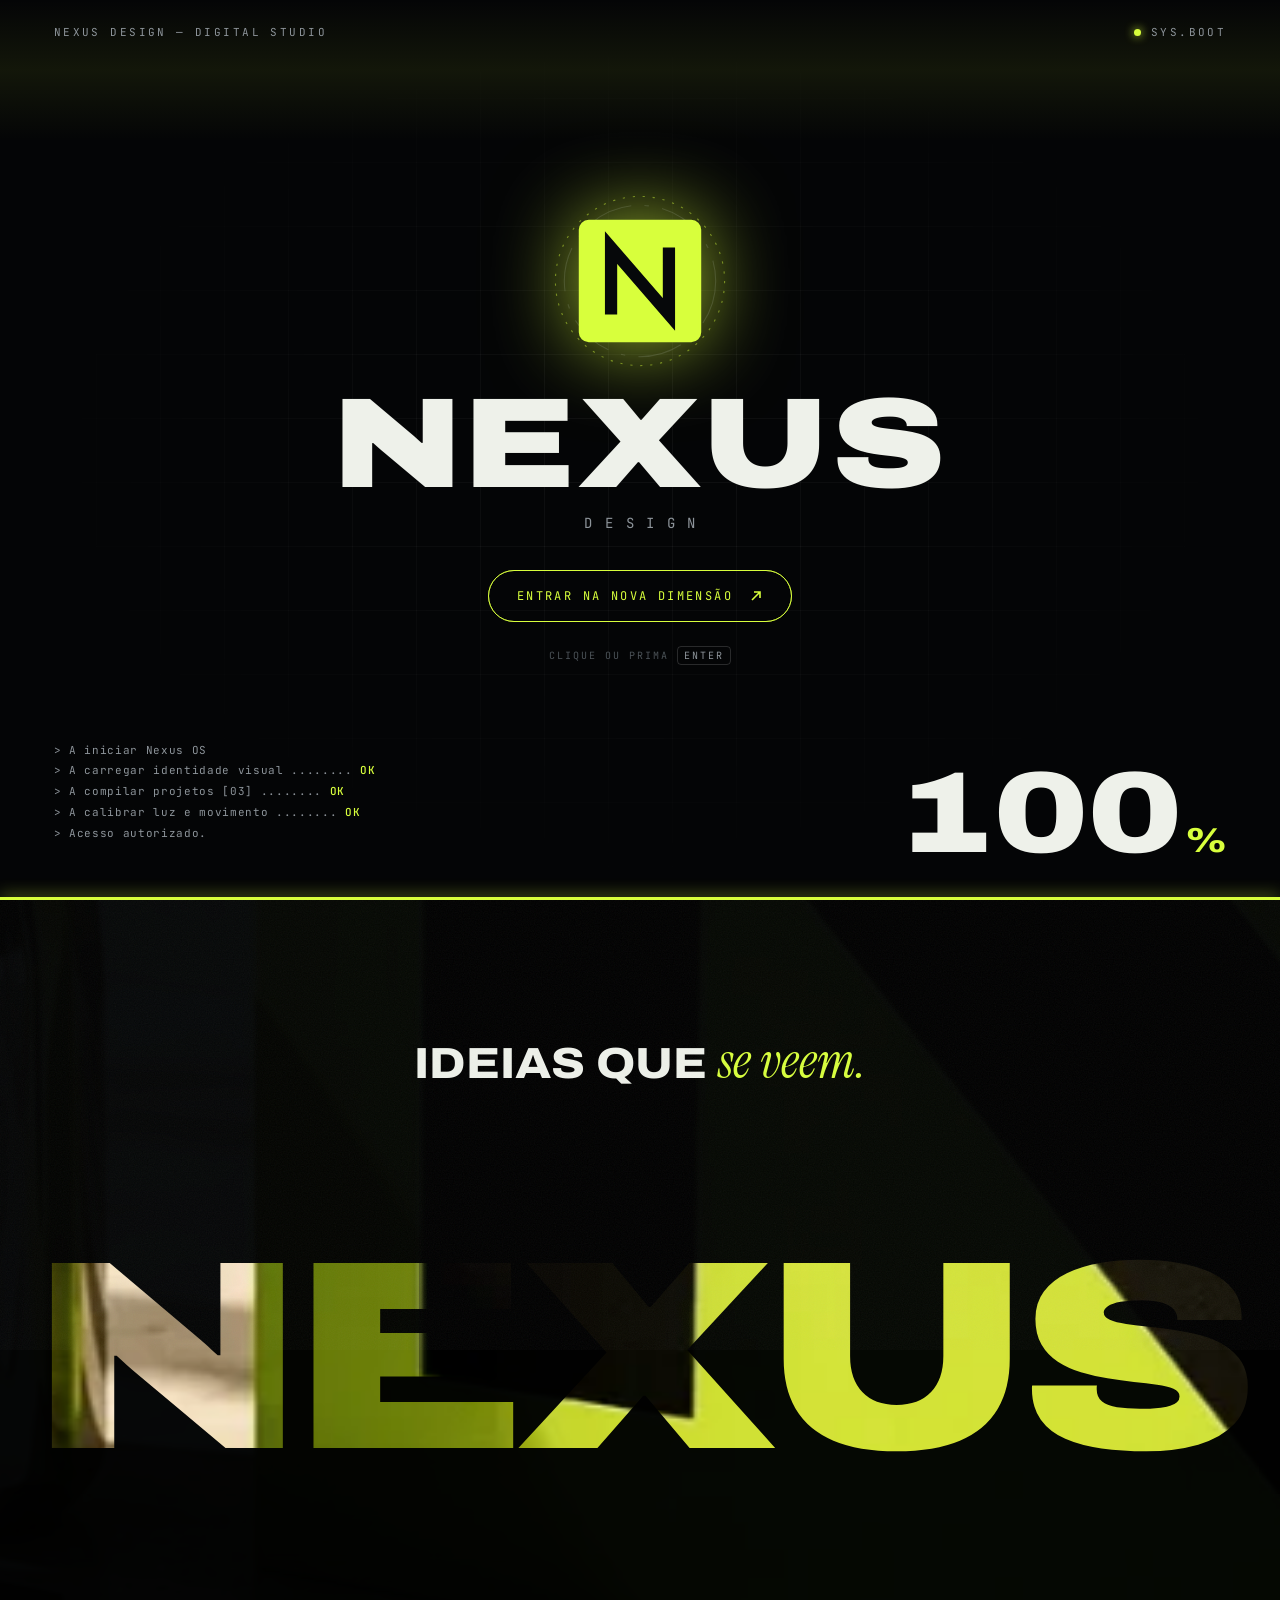
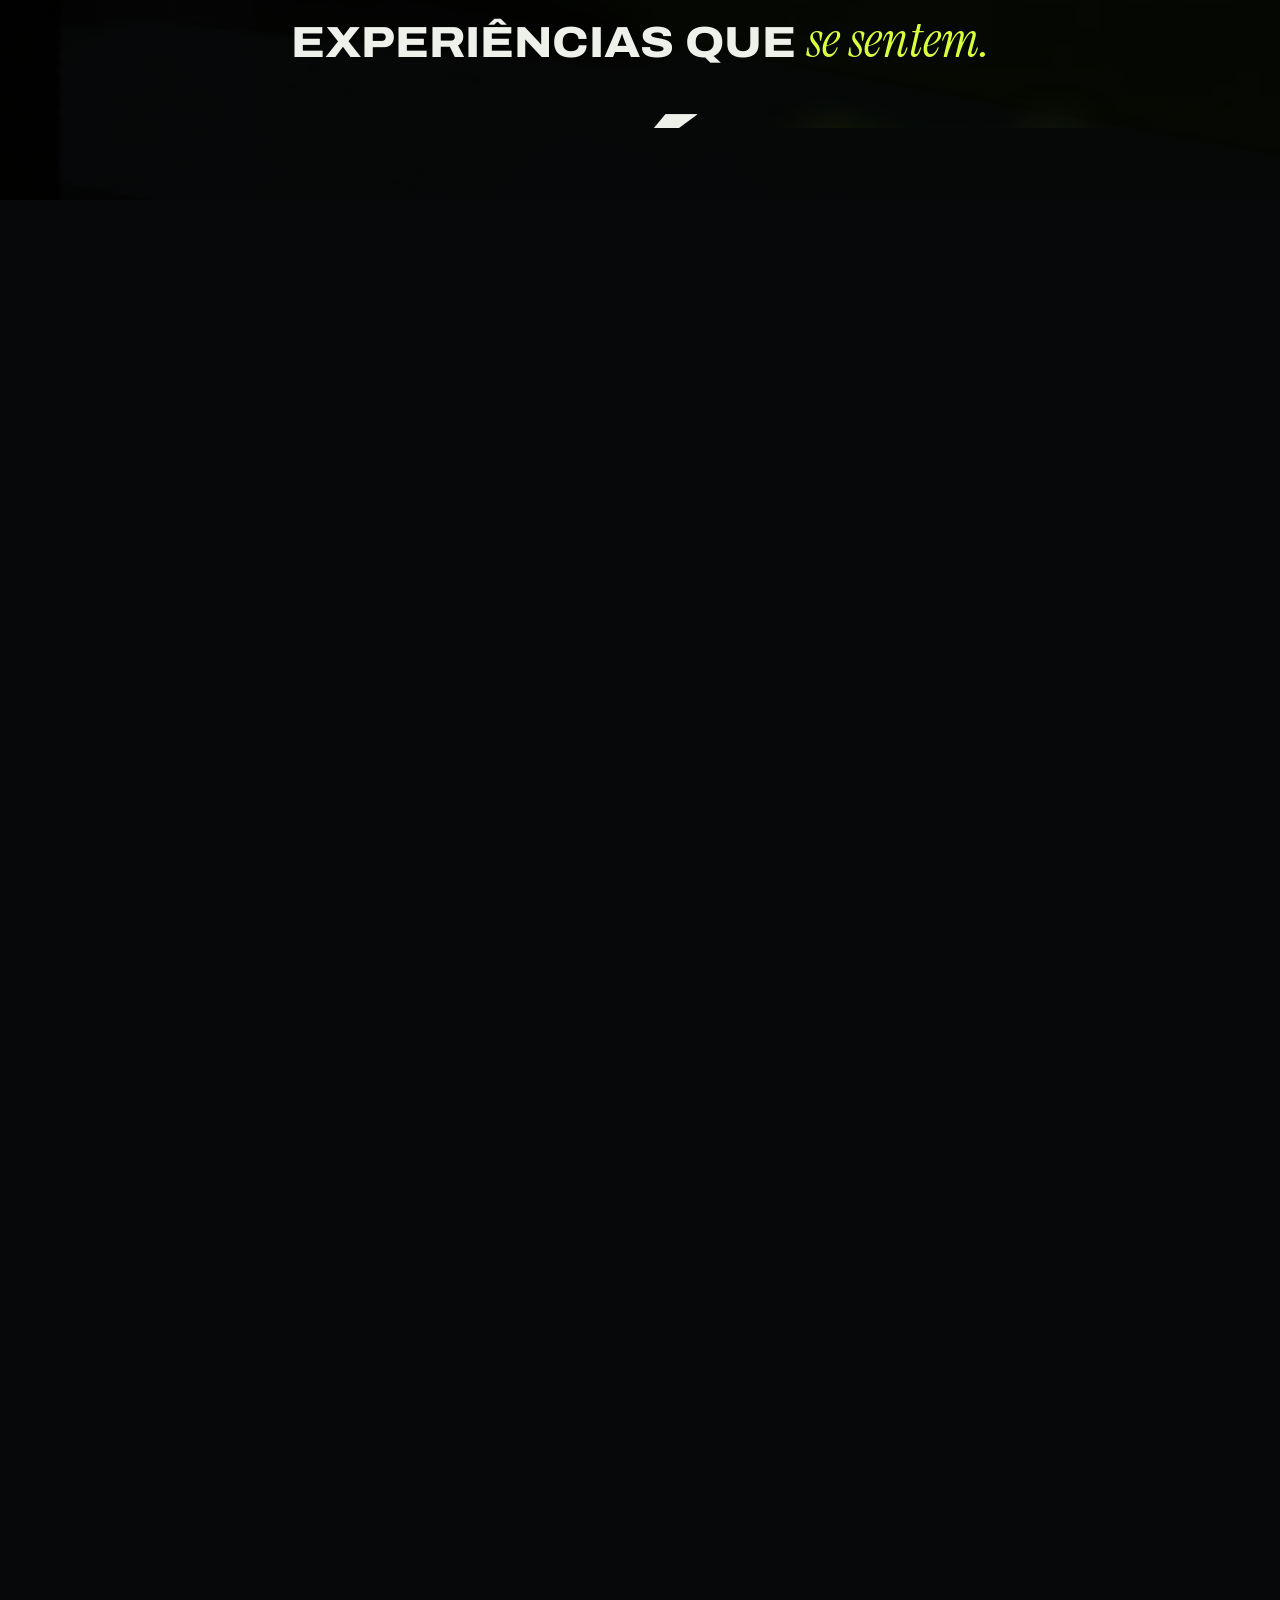
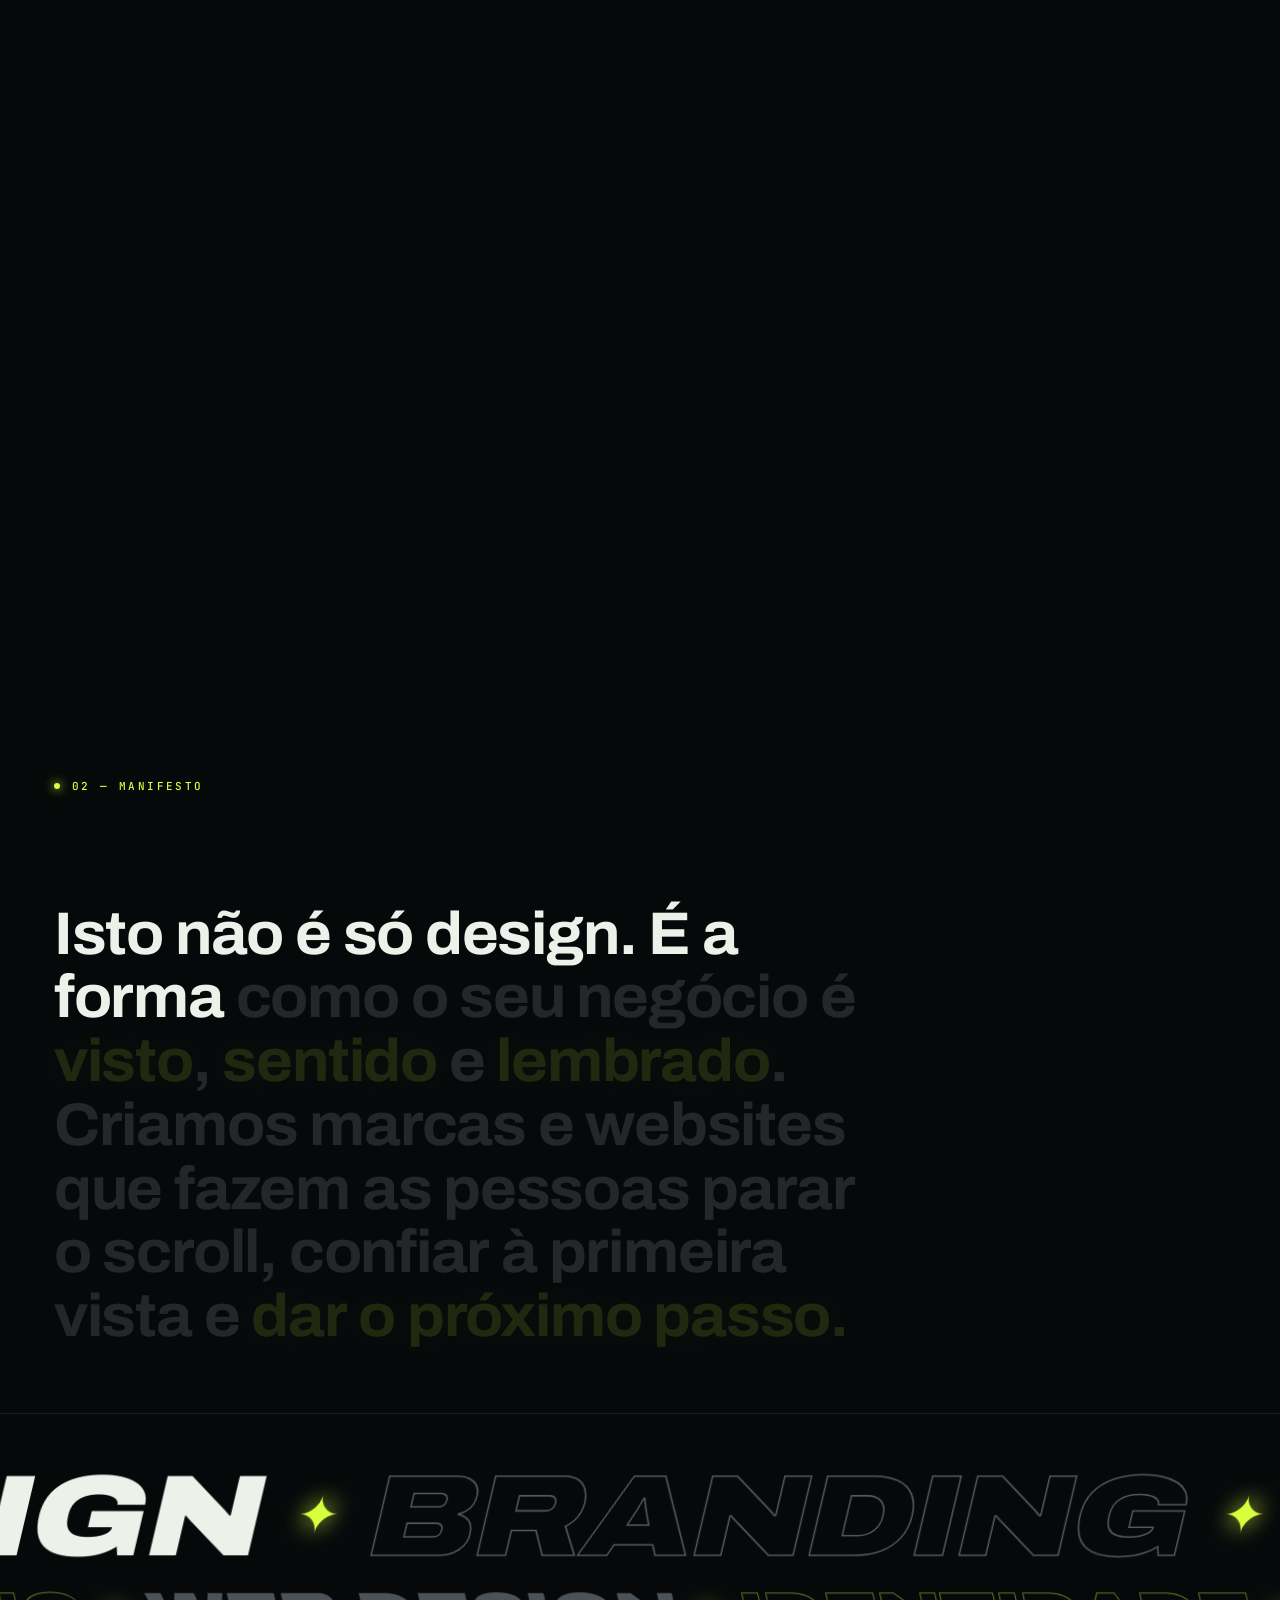
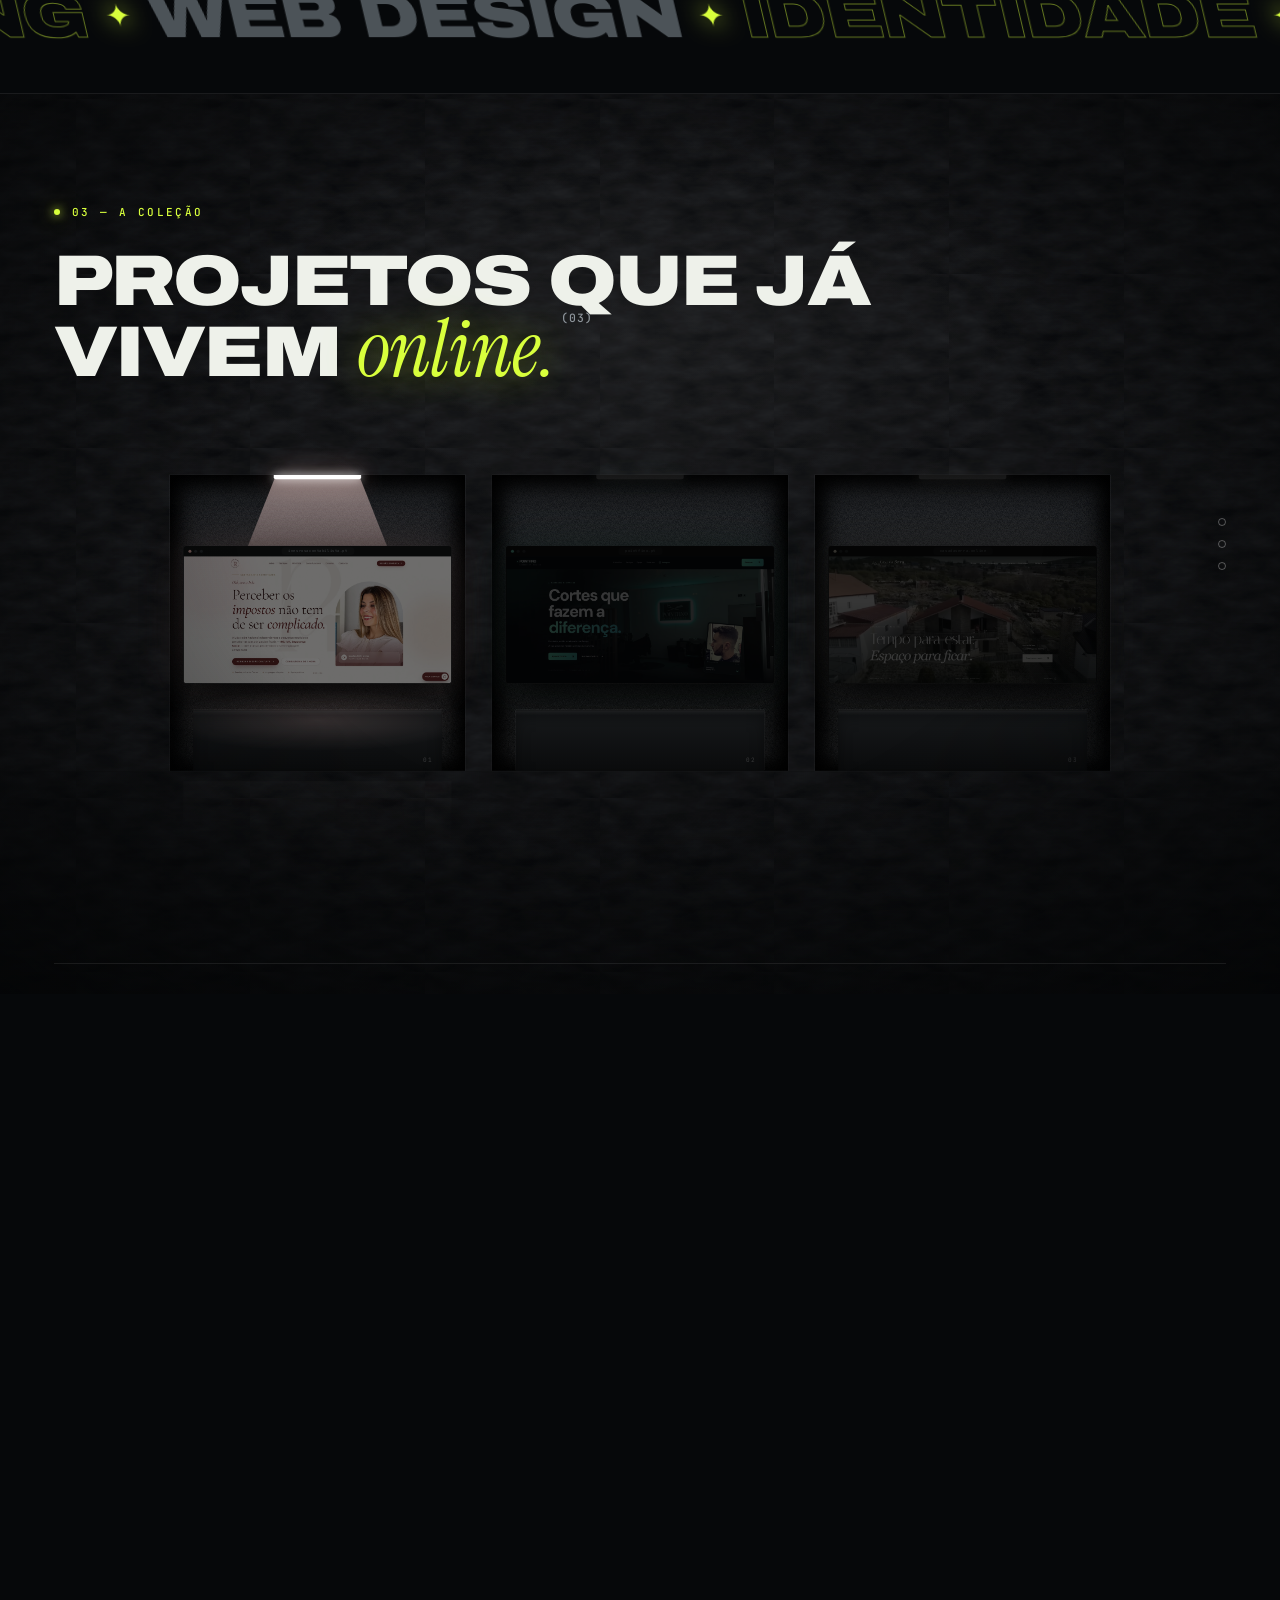
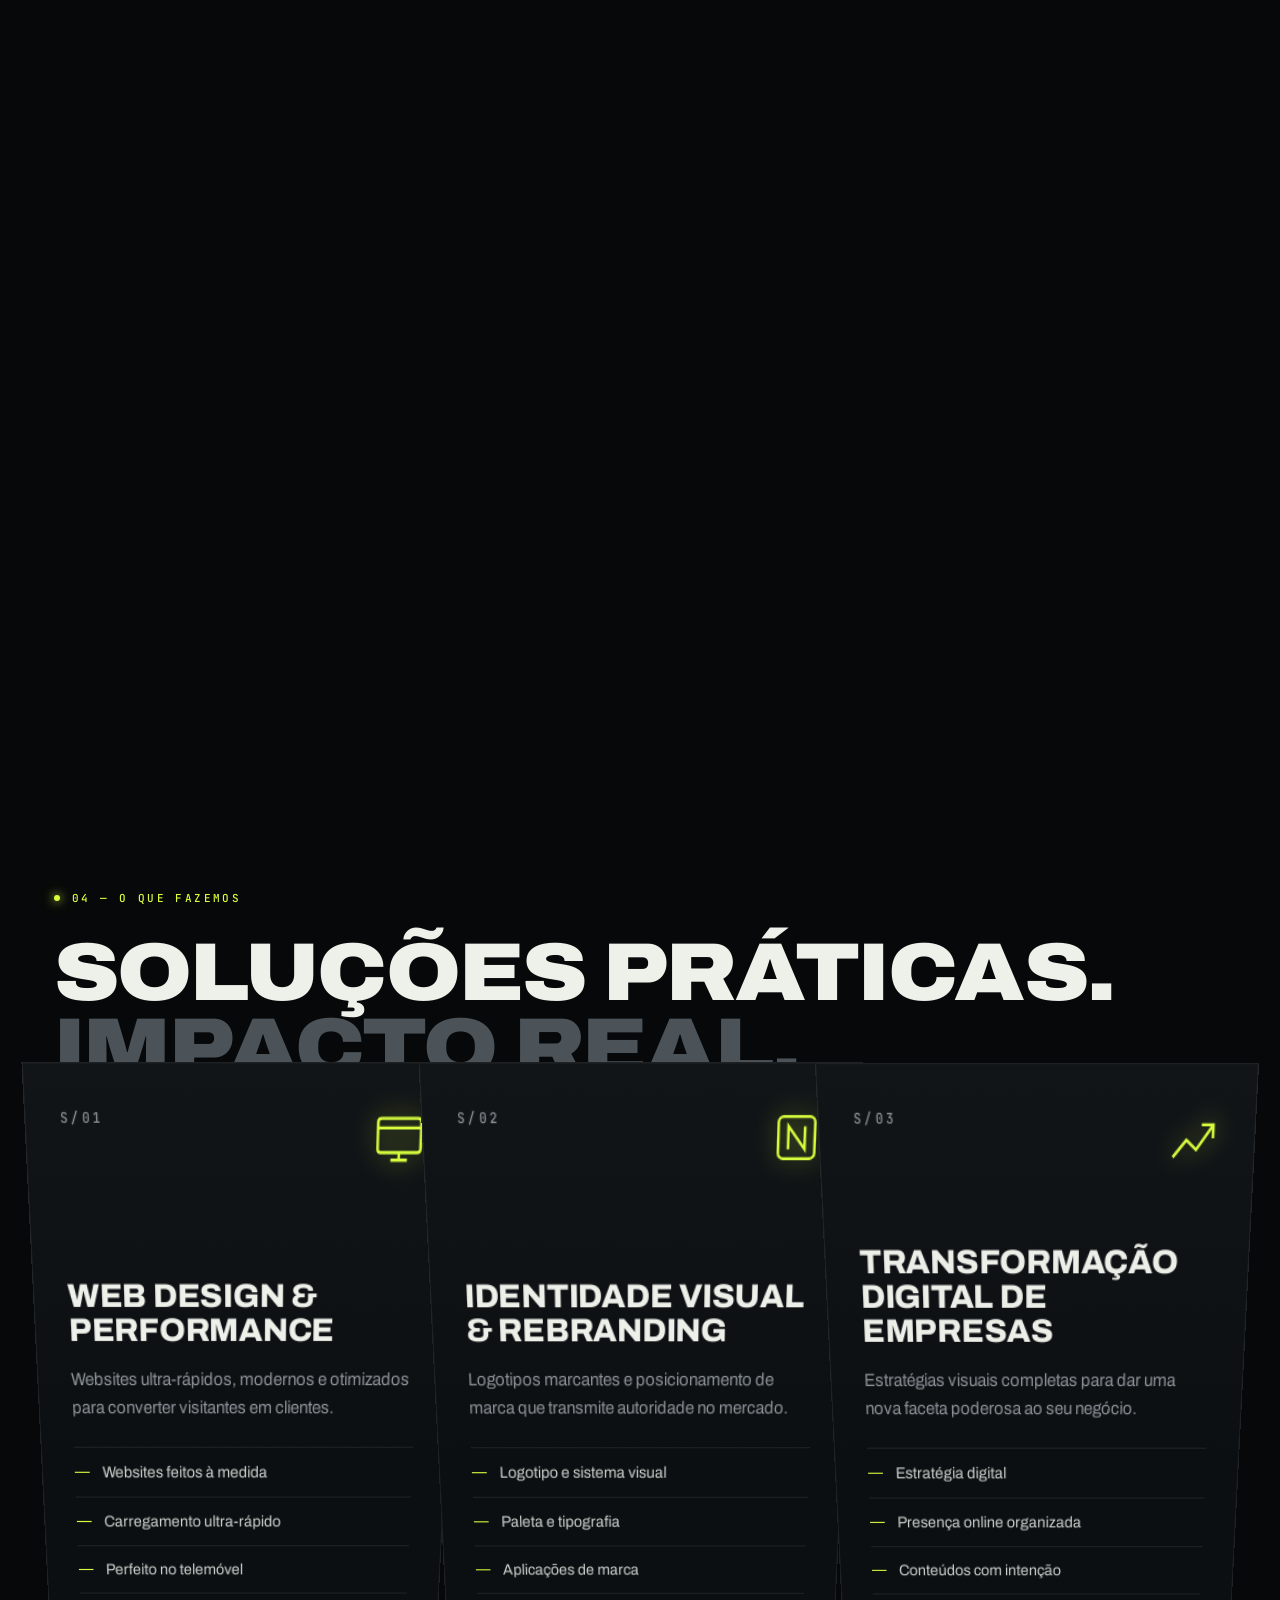
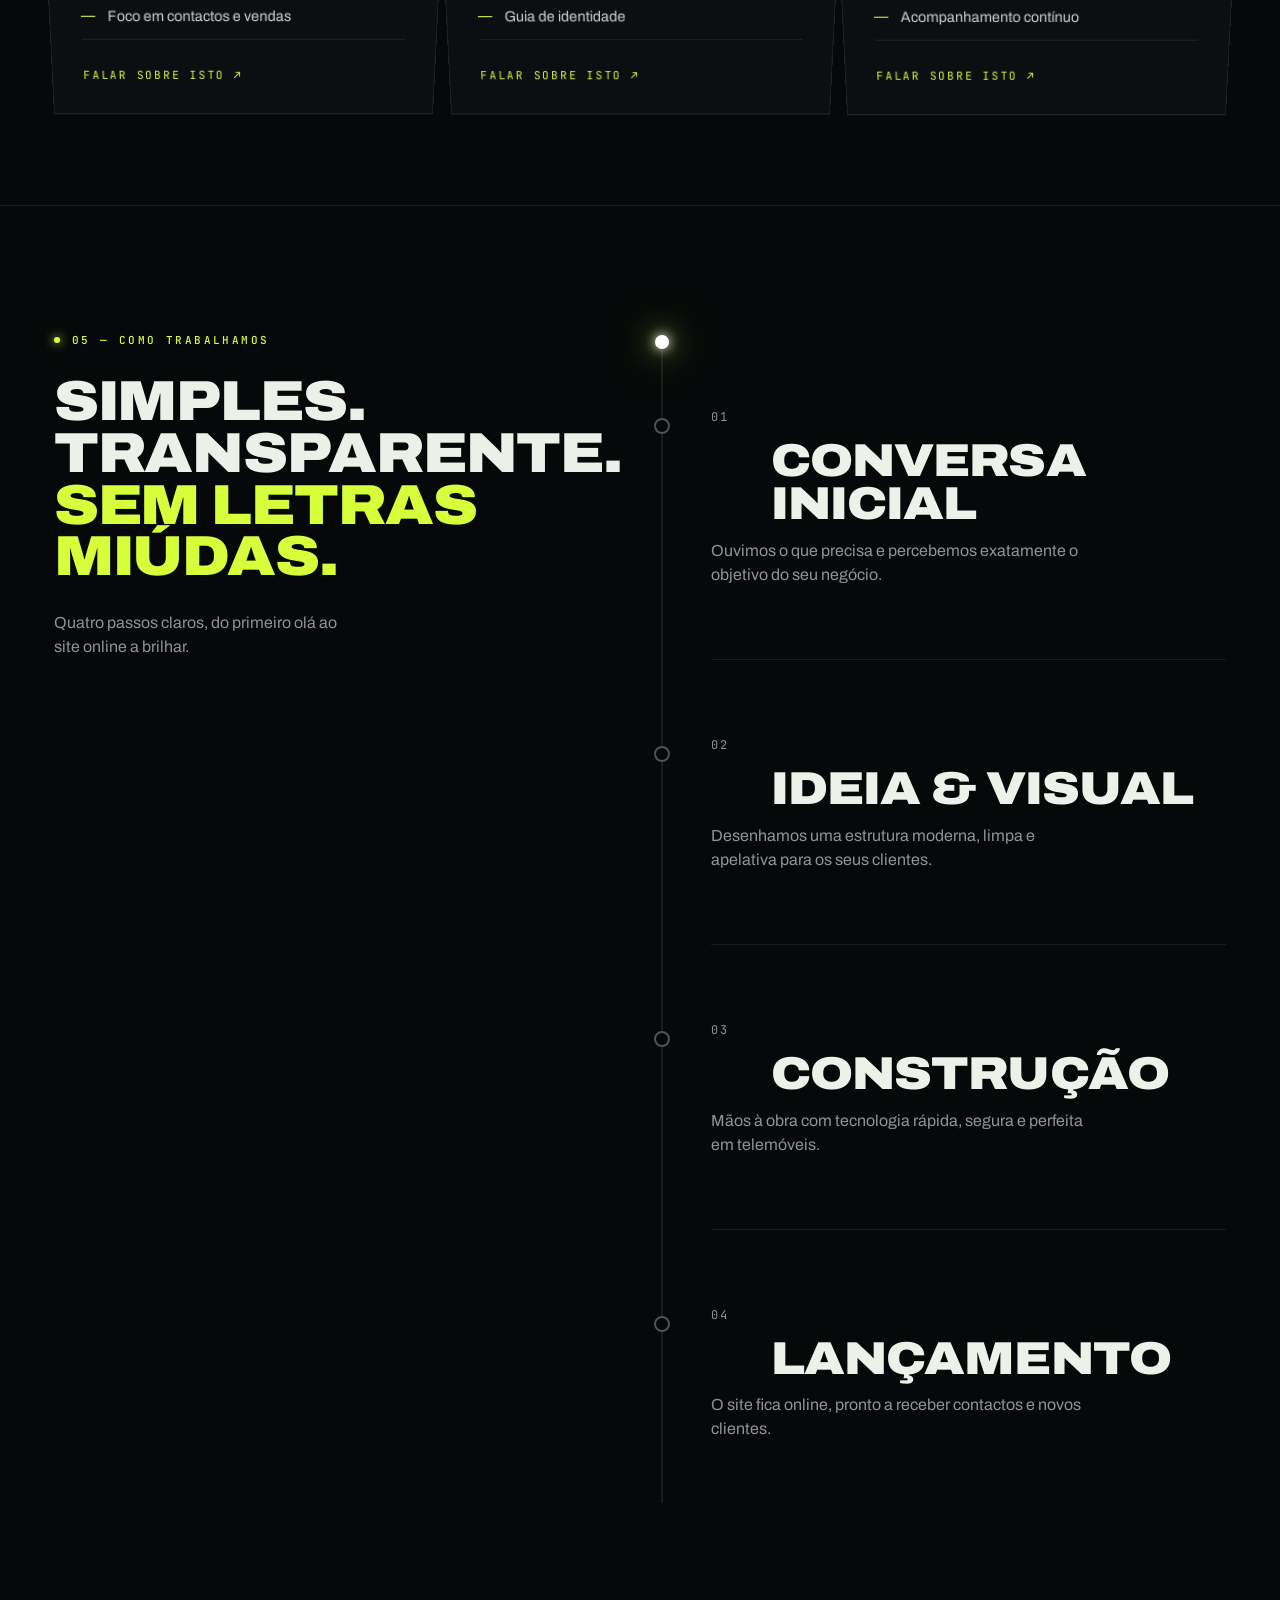
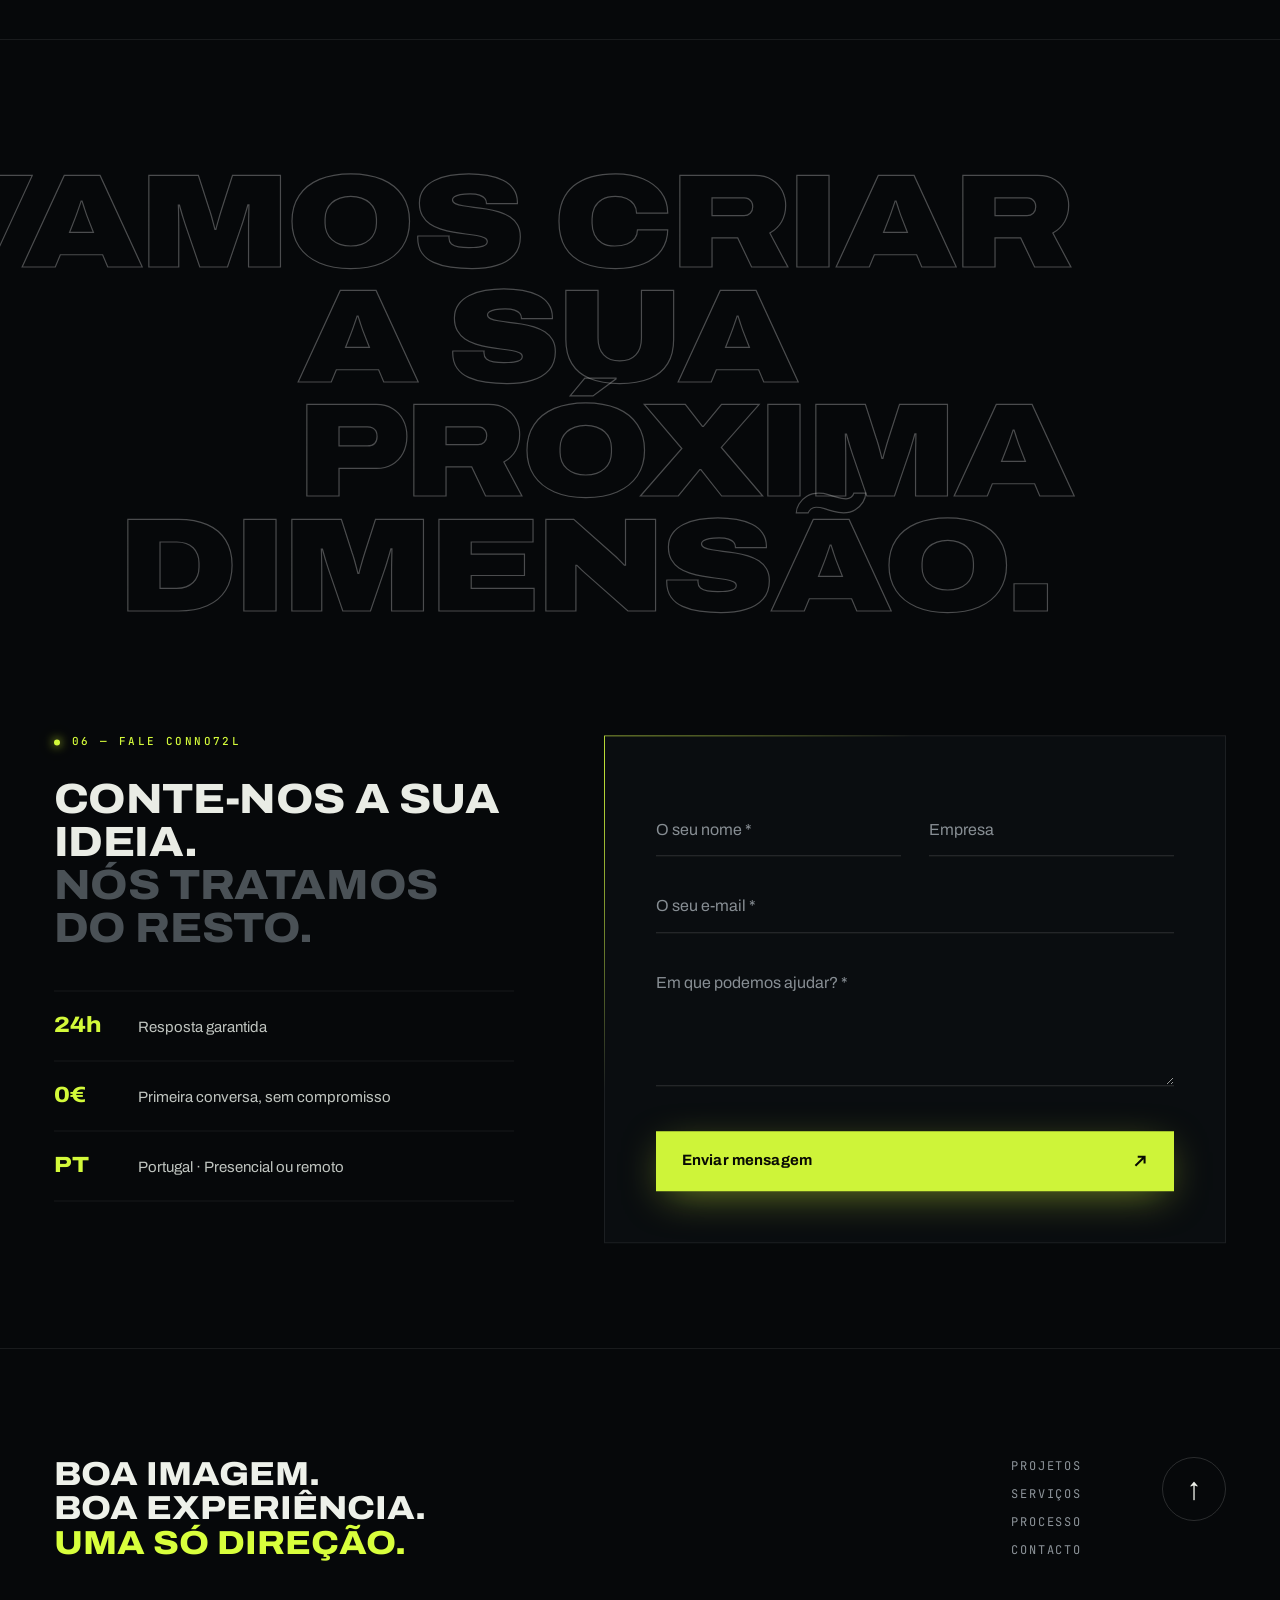
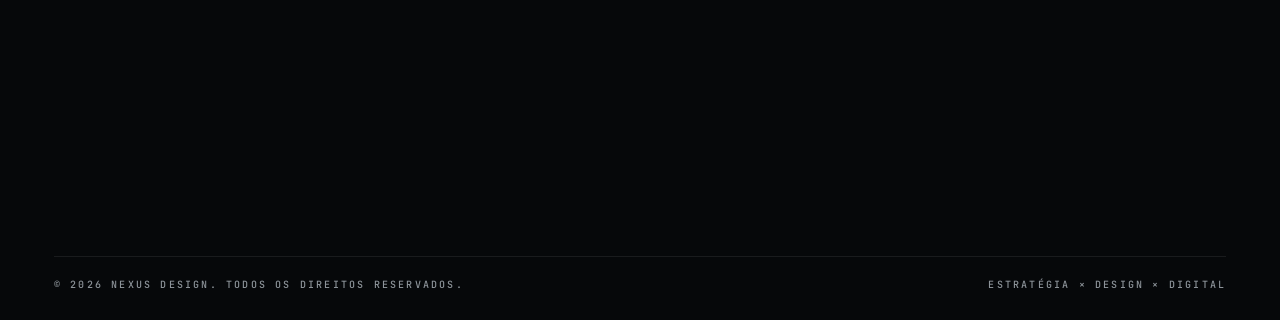
==== nexusdesign-site/index.html @ b8f25a15 "Static build for Cloudflare deployment with Web3Forms contact form - build_static.py renders the sit" ====
<!DOCTYPE html>
<html lang="pt">
<head>
    <meta charset="UTF-8">
    <meta name="viewport" content="width=device-width, initial-scale=1.0, viewport-fit=cover">
    <title>Nexus Design | A sua marca. Outra dimensão.</title>
    <meta name="description" content="Nexus Design — estúdio digital. Criamos marcas e websites com personalidade, clareza e impacto visual para negócios que recusam passar despercebidos.">
    <meta name="theme-color" content="#06080a">
    <meta property="og:title" content="Nexus Design | A sua marca. Outra dimensão.">
    <meta property="og:description" content="Marcas e websites com personalidade, clareza e impacto visual.">
    <meta property="og:image" content="/static/img/brand/nexus-studio.webp">
    <meta property="og:type" content="website">
    <link rel="icon" href="data:image/svg+xml,%3Csvg xmlns='http://www.w3.org/2000/svg' viewBox='0 0 32 32'%3E%3Crect width='32' height='32' rx='6' fill='%23d8ff3c'/%3E%3Cpath d='M9 24V8l14 16V8' fill='none' stroke='%2306080a' stroke-width='3.4' stroke-linejoin='miter'/%3E%3C/svg%3E">

    <link rel="preconnect" href="https://fonts.googleapis.com">
    <link rel="preconnect" href="https://fonts.gstatic.com" crossorigin>
    <link href="https://fonts.googleapis.com/css2?family=Archivo:ital,wdth,wght@0,62..125,100..900;1,62..125,100..900&family=JetBrains+Mono:wght@400;500;700&family=Instrument+Serif:ital@0;1&display=swap" rel="stylesheet">
    <link rel="preload" as="image" href="/static/img/brand/nexus-studio.webp">
    <link rel="stylesheet" href="/static/css/nexus.css">
    <script>if (!window.matchMedia('(prefers-reduced-motion: reduce)').matches) document.documentElement.classList.add('cinema');</script>
</head>
<body>

    <!-- ============ PORTA DE ENTRADA / INTRO ============ -->
    
    <div id="intro" class="intro" role="dialog" aria-label="A entrar no site Nexus Design">
        <div class="intro-door intro-door--top"></div>
        <div class="intro-door intro-door--bot"></div>
        <div class="intro-grid" aria-hidden="true"></div>
        <div class="intro-scan" aria-hidden="true"></div>
        <div class="intro-beam" aria-hidden="true"></div>

        <div class="intro-content">
            <div class="intro-hud intro-hud--tl">NEXUS DESIGN — DIGITAL STUDIO</div>
            <div class="intro-hud intro-hud--tr"><span class="intro-blink"></span> SYS.BOOT</div>

            <div class="intro-center">
                <svg class="intro-logo" viewBox="0 0 160 160" aria-hidden="true">
                    <circle class="il-ring" cx="80" cy="80" r="76" fill="none" stroke="rgba(216,255,60,.45)" stroke-width="1" stroke-dasharray="2 7"/>
                    <circle class="il-ring2" cx="80" cy="80" r="68" fill="none" stroke="rgba(255,255,255,.12)" stroke-width="1" stroke-dasharray="40 12 4 12"/>
                    <rect class="il-frame" x="26" y="26" width="108" height="108" rx="8" fill="#d8ff3c" fill-opacity="0" stroke="#d8ff3c" stroke-width="2"/>
                    <path class="il-n" d="M54 110 V50 L106 110 V50" fill="none" stroke="#d8ff3c" stroke-width="11" stroke-linejoin="miter" stroke-linecap="butt"/>
                </svg>
                <div class="intro-word">
                    <div class="intro-nexus" data-text="NEXUS">NEXUS</div>
                    <div class="intro-design">DESIGN</div>
                </div>
                <button class="intro-enter" type="button" aria-label="Entrar no site">
                    <span>Entrar na nova dimensão</span>
                    <svg width="14" height="14" viewBox="0 0 14 14" aria-hidden="true"><path d="M3 11L11 3M5 3h6v6" fill="none" stroke="currentColor" stroke-width="1.6"/></svg>
                </button>
                <div class="intro-hint">Clique ou prima <kbd>Enter</kbd></div>
            </div>

            <ul class="intro-log" aria-hidden="true">
                <li>&gt; A iniciar Nexus OS</li>
                <li>&gt; A carregar identidade visual ........ <b>OK</b></li>
                <li>&gt; A compilar projetos [03] ........ <b>OK</b></li>
                <li>&gt; A calibrar luz e movimento ........ <b>OK</b></li>
                <li>&gt; Acesso autorizado.</li>
            </ul>
            <div class="intro-count" aria-hidden="true"><span class="intro-num">000</span><small>%</small></div>
            <div class="intro-bar" aria-hidden="true"><i></i></div>
        </div>
    </div>
    

    <!-- ============ CURSOR / HUD ============ -->
    <div class="cursor" aria-hidden="true"><div class="cur-ring"><span class="cur-label"></span></div><div class="cur-dot"></div></div>
    <div class="progress" aria-hidden="true"><i></i></div>
    <div class="hud hud--l" aria-hidden="true"><span class="hud-dot"></span><span class="hud-sec">// 00 — INÍCIO</span></div>
    <div class="hud hud--r" aria-hidden="true">SCROLL <span class="hud-pct">000</span>%</div>

    <!-- ============ HEADER ============ -->
    <header class="hdr">
        <a href="#topo" class="logo" aria-label="Nexus Design — início">
            <svg class="logo-mark" viewBox="0 0 32 32" aria-hidden="true"><rect width="32" height="32" rx="5" fill="#d8ff3c"/><path d="M9.5 24V8l13 16V8" fill="none" stroke="#06080a" stroke-width="3.4"/></svg>
            <span class="logo-text"><b>NEXUS</b><small>DESIGN</small></span>
        </a>
        <nav class="nav" aria-label="Principal">
            <a href="#projetos">Projetos</a>
            <a href="#servicos">Serviços</a>
            <a href="#processo">Processo</a>
            <a href="#contacto">Contacto</a>
        </nav>
        <a href="#contacto" class="btn btn--sm hdr-cta" data-magnetic><span>Vamos ao seu projeto</span><svg width="14" height="14" viewBox="0 0 14 14" aria-hidden="true"><path d="M3 11L11 3M5 3h6v6" fill="none" stroke="currentColor" stroke-width="1.8"/></svg></a>
        <button class="menu-btn" type="button" aria-label="Abrir menu" aria-expanded="false"><i></i><i></i></button>
    </header>

    <div class="mnav" aria-hidden="true">
        <nav>
            <a href="#projetos"><small>01</small>Projetos</a>
            <a href="#servicos"><small>02</small>Serviços</a>
            <a href="#processo"><small>03</small>Processo</a>
            <a href="#contacto"><small>04</small>Contacto</a>
        </nav>
        <p class="label">Nexus Design — Digital Studio</p>
    </div>

    <main id="topo">

        <!-- ============ HERO ============ -->
        <section class="hero" data-hud="// 00 — INÍCIO">
            <canvas class="hero-canvas" aria-hidden="true"></canvas>
            <div class="hero-spot" aria-hidden="true"></div>
            <div class="hero-vignette" aria-hidden="true"></div>

            <div class="hero-inner">
                <p class="label hero-kicker"><span class="dot"></span><span data-scramble>NEXUS / DIGITAL STUDIO</span></p>
                <h1 class="hero-title" aria-label="A sua marca. Outra dimensão.">
                    <span class="line"><span class="split">A SUA MARCA.</span><svg class="hero-arrow" viewBox="0 0 40 40" aria-hidden="true"><path d="M8 32L32 8M14 8h18v18" fill="none" stroke="currentColor" stroke-width="3.2"/></svg></span>
                    <span class="line"><span class="split">OUTRA</span></span>
                    <span class="line"><span class="split lime">DIMENSÃO.</span></span>
                </h1>

                <div class="hero-side">
                    <p class="hero-lead">O seu negócio tem muito para dar.<br>Vamos fazer com que isso se veja.</p>
                    <p class="hero-sub">Criamos marcas e websites com personalidade, clareza e um caminho simples até ao próximo contacto.</p>
                    <div class="hero-ctas">
                        <a href="#contacto" class="btn" data-magnetic><span>Vamos ao seu projeto</span><svg width="16" height="16" viewBox="0 0 14 14" aria-hidden="true"><path d="M3 11L11 3M5 3h6v6" fill="none" stroke="currentColor" stroke-width="1.8"/></svg></a>
                        <a href="#projetos" class="link-arrow">Ver projetos <span aria-hidden="true">↓</span></a>
                    </div>
                </div>
            </div>

            <div class="hero-foot">
                <div class="stat"><b>03</b><span>Projetos online</span></div>
                <div class="stat"><b>100%</b><span>Design à medida</span></div>
                <div class="stat"><b>24h</b><span>Tempo de resposta</span></div>
                <div class="scroll-cue"><span class="label">Scroll para explorar</span><i></i></div>
            </div>
        </section>

        <!-- ============ PORTAL: voo através das letras ============ -->
        <section class="portal" data-hud="// 01 — NOVA DIMENSÃO" aria-label="Nexus Design — nova dimensão">
            <div class="portal-stage">
                <img class="portal-img" src="/static/img/brand/nexus-studio.webp" alt="Identidade Nexus Design: cartões de visita, letra N em verde lima e escultura cromada" width="1316" height="423">
                <div class="portal-mask" aria-hidden="true"><span class="pm-word">NE<span class="pm-x">X</span>US</span></div>
                <div class="portal-shade" aria-hidden="true"></div>
                <div class="portal-sweep" aria-hidden="true"></div>
            </div>
            <p class="portal-pre portal-pre--top" aria-hidden="true">Ideias que <em>se veem.</em></p>
            <p class="portal-pre portal-pre--bot" aria-hidden="true">Experiências que <em>se sentem.</em></p>
            <div class="portal-hud portal-hud--tl label">Nexus Design / Nova dimensão</div>
            <div class="portal-hud portal-hud--tr label">Estratégia × Design × Digital</div>
            <div class="portal-copy">
                <p class="label portal-copy-k">Boa imagem. Boa experiência.</p>
                <h2><span class="pl"><span>Uma só</span></span> <span class="pl"><span class="serif">direção.</span></span></h2>
            </div>
        </section>

        <!-- ============ MANIFESTO ============ -->
        <section class="manifesto" data-hud="// 02 — MANIFESTO">
            <p class="label sec-label"><span class="dot"></span><span data-scramble>02 — Manifesto</span></p>
            <p class="manifesto-text">
                Isto não é só design. É a forma como o seu negócio é <strong>visto</strong>, <strong>sentido</strong> e <strong>lembrado</strong>. Criamos marcas e websites que fazem as pessoas parar o scroll, confiar à primeira vista e <strong>dar o próximo passo.</strong>
            </p>
        </section>

        <!-- ============ MARQUEE ============ -->
        <section class="marquee" aria-label="Áreas de trabalho">
            
            <div class="mq-row">
                <span class="mq-item">Web Design</span><span class="mq-star" aria-hidden="true">✦</span><span class="mq-item o">Branding</span><span class="mq-star" aria-hidden="true">✦</span><span class="mq-item">Estratégia</span><span class="mq-star" aria-hidden="true">✦</span><span class="mq-item o">Digital</span><span class="mq-star" aria-hidden="true">✦</span><span class="mq-item">Performance</span><span class="mq-star" aria-hidden="true">✦</span><span class="mq-item o">Identidade</span><span class="mq-star" aria-hidden="true">✦</span><span class="mq-item">Web Design</span><span class="mq-star" aria-hidden="true">✦</span><span class="mq-item o">Branding</span><span class="mq-star" aria-hidden="true">✦</span><span class="mq-item">Estratégia</span><span class="mq-star" aria-hidden="true">✦</span><span class="mq-item o">Digital</span><span class="mq-star" aria-hidden="true">✦</span><span class="mq-item">Performance</span><span class="mq-star" aria-hidden="true">✦</span><span class="mq-item o">Identidade</span><span class="mq-star" aria-hidden="true">✦</span>
            </div>
            <div class="mq-row mq-row--rev" aria-hidden="true">
                <span class="mq-item o">Identidade</span><span class="mq-star">✦</span><span class="mq-item">Performance</span><span class="mq-star">✦</span><span class="mq-item o">Digital</span><span class="mq-star">✦</span><span class="mq-item">Estratégia</span><span class="mq-star">✦</span><span class="mq-item o">Branding</span><span class="mq-star">✦</span><span class="mq-item">Web Design</span><span class="mq-star">✦</span><span class="mq-item o">Identidade</span><span class="mq-star">✦</span><span class="mq-item">Performance</span><span class="mq-star">✦</span><span class="mq-item o">Digital</span><span class="mq-star">✦</span><span class="mq-item">Estratégia</span><span class="mq-star">✦</span><span class="mq-item o">Branding</span><span class="mq-star">✦</span><span class="mq-item">Web Design</span><span class="mq-star">✦</span>
            </div>
        </section>

        <!-- ============ PROJETOS: showroom cinematográfico ============ -->
        <section id="projetos" class="work" data-hud="// 03 — PROJETOS">

            <!-- Versão cinematográfica (ativada por JavaScript) -->
            <div class="show" aria-hidden="true">
                <div class="show-viewport">
                    <div class="show-stage">
                        <div class="show-wall"></div>
                        
                        <div class="niche" style="--p: #e7a49c; --i: 0">
                            <div class="niche-inner"></div>
                            <div class="niche-fixture"></div>
                            <div class="niche-cone"></div>
                            <div class="niche-screen">
                                <div class="ns-bar"><i></i><i></i><i></i><span>inesrosacontabilista.pt</span></div>
                                <img src="/static/img/projects/ines-rosa.webp" alt="" width="1900" height="900">
                                <div class="ns-glare"></div>
                            </div>
                            <div class="niche-plinth"><span>01</span></div>
                            <div class="niche-pool"></div>
                            <div class="niche-dark"></div>
                        </div>
                        <div class="reflect" style="--i: 0"><img src="/static/img/projects/ines-rosa.webp" alt=""></div>
                        
                        <div class="niche" style="--p: #3fe0b8; --i: 1">
                            <div class="niche-inner"></div>
                            <div class="niche-fixture"></div>
                            <div class="niche-cone"></div>
                            <div class="niche-screen">
                                <div class="ns-bar"><i></i><i></i><i></i><span>pointfino.pt</span></div>
                                <img src="/static/img/projects/pointfino.webp" alt="" width="1900" height="900">
                                <div class="ns-glare"></div>
                            </div>
                            <div class="niche-plinth"><span>02</span></div>
                            <div class="niche-pool"></div>
                            <div class="niche-dark"></div>
                        </div>
                        <div class="reflect" style="--i: 1"><img src="/static/img/projects/pointfino.webp" alt=""></div>
                        
                        <div class="niche" style="--p: #eadbb8; --i: 2">
                            <div class="niche-inner"></div>
                            <div class="niche-fixture"></div>
                            <div class="niche-cone"></div>
                            <div class="niche-screen">
                                <div class="ns-bar"><i></i><i></i><i></i><span>casadaserra.online</span></div>
                                <img src="/static/img/projects/casa-da-serra.webp" alt="" width="1900" height="900">
                                <div class="ns-glare"></div>
                            </div>
                            <div class="niche-plinth"><span>03</span></div>
                            <div class="niche-pool"></div>
                            <div class="niche-dark"></div>
                        </div>
                        <div class="reflect" style="--i: 2"><img src="/static/img/projects/casa-da-serra.webp" alt=""></div>
                        
                        <div class="show-floor"></div>
                    </div>
                </div>
                <div class="show-vignette"></div>
                <div class="show-shade"></div>

                <div class="show-head">
                    <p class="label sec-label"><span class="dot"></span><span data-scramble>03 — A coleção</span></p>
                    <h2 class="show-title">Projetos que já<br>vivem <span class="serif lime">online.</span><sup>(03)</sup></h2>
                </div>

                
                <div class="show-info" style="--p: #e7a49c">
                    <p class="label si-index"><span>01</span> / 03 — Web Design / Contabilidade<em class="badge-new">Novo</em></p>
                    <h3 class="si-name">Inês <span class="serif">Rosa</span></h3>
                    <p class="si-sub">Contabilista Certificada</p>
                    <p class="si-desc">Uma presença digital elegante e próxima para uma contabilista certificada. Tipografia clássica, tons bordeaux e uma mensagem clara: perceber os impostos não tem de ser complicado.</p>
                    <ul class="proj-tags"><li>Web Design</li><li>Identidade</li><li>Sessões online</li></ul>
                    
                    <a class="proj-link" href="https://inesrosacontabilista.pt/" target="_blank" rel="noopener" tabindex="-1"><span>Visitar o website</span><svg width="14" height="14" viewBox="0 0 14 14" aria-hidden="true"><path d="M3 11L11 3M5 3h6v6" fill="none" stroke="currentColor" stroke-width="1.6"/></svg></a>
                    
                </div>
                
                <div class="show-info" style="--p: #3fe0b8">
                    <p class="label si-index"><span>02</span> / 03 — Web Design / Barbearia</p>
                    <h3 class="si-name">Point <span class="serif">Fino</span></h3>
                    <p class="si-sub">Barbershop · Covilhã</p>
                    <p class="si-desc">Uma presença escura, precisa e com carácter, tal como os cortes. Marcação direta, equipa e localização a um toque de distância.</p>
                    <ul class="proj-tags"><li>Web Design</li><li>Marcações</li><li>Mobile first</li></ul>
                    
                    <a class="proj-link" href="https://pointfino.pt" target="_blank" rel="noopener" tabindex="-1"><span>Visitar o website</span><svg width="14" height="14" viewBox="0 0 14 14" aria-hidden="true"><path d="M3 11L11 3M5 3h6v6" fill="none" stroke="currentColor" stroke-width="1.6"/></svg></a>
                    
                </div>
                
                <div class="show-info" style="--p: #eadbb8">
                    <p class="label si-index"><span>03</span> / 03 — Web Design / Turismo</p>
                    <h3 class="si-name">Casa da <span class="serif">Serra</span></h3>
                    <p class="si-sub">Penhas da Saúde · Serra da Estrela</p>
                    <p class="si-desc">Uma casa na serra contada em vídeo de ecrã inteiro. A paisagem, a neve e o convite a abrandar dão o tom a toda a experiência.</p>
                    <ul class="proj-tags"><li>Web Design</li><li>Vídeo</li><li>Alojamento</li></ul>
                    
                    <a class="proj-link" href="https://casadaserra.online/" target="_blank" rel="noopener" tabindex="-1"><span>Visitar o website</span><svg width="14" height="14" viewBox="0 0 14 14" aria-hidden="true"><path d="M3 11L11 3M5 3h6v6" fill="none" stroke="currentColor" stroke-width="1.6"/></svg></a>
                    
                </div>
                

                <div class="show-end">
                    <p class="label"><span class="dot"></span>Próximo capítulo</p>
                    <h3>O próximo projeto<br>pode ser o <span class="serif lime">seu.</span></h3>
                    <a href="#contacto" class="btn" data-magnetic tabindex="-1"><span>Começar agora</span><svg width="16" height="16" viewBox="0 0 14 14" aria-hidden="true"><path d="M3 11L11 3M5 3h6v6" fill="none" stroke="currentColor" stroke-width="1.8"/></svg></a>
                </div>

                <div class="show-dots"><i style="--p: #e7a49c"></i><i style="--p: #3fe0b8"></i><i style="--p: #eadbb8"></i></div>
                <div class="work-progress"><i></i></div>
            </div>

            <!-- Versão acessível / sem animação: lista simples -->
            <div class="work-list">
                <div class="work-intro">
                    <p class="label sec-label"><span class="dot"></span>03 — A coleção</p>
                    <h2 class="show-title">Projetos que já<br>vivem <span class="serif lime">online.</span></h2>
                </div>
                
                <article class="proj" style="--p: #e7a49c">
                    <div class="proj-media">
                        <div class="browser" data-cursor="Ampliar" data-zoom="/static/img/projects/ines-rosa.webp" data-alt="Inês Rosa" role="button" tabindex="0" aria-label="Ampliar imagem do projeto Inês Rosa">
                            <div class="browser-bar" aria-hidden="true"><i></i><i></i><i></i><span class="browser-url">inesrosacontabilista.pt</span></div>
                            <div class="browser-view"><img src="/static/img/projects/ines-rosa.webp" alt="Página inicial do website Inês Rosa" loading="lazy" width="1900" height="900"></div>
                        </div>
                    </div>
                    <div class="proj-info">
                        <p class="label si-index"><span>01</span> / 03 — Web Design / Contabilidade<em class="badge-new">Novo</em></p>
                        <h3 class="si-name">Inês <span class="serif">Rosa</span></h3>
                        <p class="si-sub">Contabilista Certificada</p>
                        <p class="si-desc">Uma presença digital elegante e próxima para uma contabilista certificada. Tipografia clássica, tons bordeaux e uma mensagem clara: perceber os impostos não tem de ser complicado.</p>
                        <ul class="proj-tags"><li>Web Design</li><li>Identidade</li><li>Sessões online</li></ul>
                        
                        <a class="proj-link" href="https://inesrosacontabilista.pt/" target="_blank" rel="noopener"><span>Visitar o website</span><svg width="14" height="14" viewBox="0 0 14 14" aria-hidden="true"><path d="M3 11L11 3M5 3h6v6" fill="none" stroke="currentColor" stroke-width="1.6"/></svg></a>
                        
                    </div>
                </article>
                
                <article class="proj" style="--p: #3fe0b8">
                    <div class="proj-media">
                        <div class="browser" data-cursor="Ampliar" data-zoom="/static/img/projects/pointfino.webp" data-alt="PointFino" role="button" tabindex="0" aria-label="Ampliar imagem do projeto PointFino">
                            <div class="browser-bar" aria-hidden="true"><i></i><i></i><i></i><span class="browser-url">pointfino.pt</span></div>
                            <div class="browser-view"><img src="/static/img/projects/pointfino.webp" alt="Página inicial do website PointFino" loading="lazy" width="1900" height="900"></div>
                        </div>
                    </div>
                    <div class="proj-info">
                        <p class="label si-index"><span>02</span> / 03 — Web Design / Barbearia</p>
                        <h3 class="si-name">Point <span class="serif">Fino</span></h3>
                        <p class="si-sub">Barbershop · Covilhã</p>
                        <p class="si-desc">Uma presença escura, precisa e com carácter, tal como os cortes. Marcação direta, equipa e localização a um toque de distância.</p>
                        <ul class="proj-tags"><li>Web Design</li><li>Marcações</li><li>Mobile first</li></ul>
                        
                        <a class="proj-link" href="https://pointfino.pt" target="_blank" rel="noopener"><span>Visitar o website</span><svg width="14" height="14" viewBox="0 0 14 14" aria-hidden="true"><path d="M3 11L11 3M5 3h6v6" fill="none" stroke="currentColor" stroke-width="1.6"/></svg></a>
                        
                    </div>
                </article>
                
                <article class="proj" style="--p: #eadbb8">
                    <div class="proj-media">
                        <div class="browser" data-cursor="Ampliar" data-zoom="/static/img/projects/casa-da-serra.webp" data-alt="Casa da Serra" role="button" tabindex="0" aria-label="Ampliar imagem do projeto Casa da Serra">
                            <div class="browser-bar" aria-hidden="true"><i></i><i></i><i></i><span class="browser-url">casadaserra.online</span></div>
                            <div class="browser-view"><img src="/static/img/projects/casa-da-serra.webp" alt="Página inicial do website Casa da Serra" loading="lazy" width="1900" height="900"></div>
                        </div>
                    </div>
                    <div class="proj-info">
                        <p class="label si-index"><span>03</span> / 03 — Web Design / Turismo</p>
                        <h3 class="si-name">Casa da <span class="serif">Serra</span></h3>
                        <p class="si-sub">Penhas da Saúde · Serra da Estrela</p>
                        <p class="si-desc">Uma casa na serra contada em vídeo de ecrã inteiro. A paisagem, a neve e o convite a abrandar dão o tom a toda a experiência.</p>
                        <ul class="proj-tags"><li>Web Design</li><li>Vídeo</li><li>Alojamento</li></ul>
                        
                        <a class="proj-link" href="https://casadaserra.online/" target="_blank" rel="noopener"><span>Visitar o website</span><svg width="14" height="14" viewBox="0 0 14 14" aria-hidden="true"><path d="M3 11L11 3M5 3h6v6" fill="none" stroke="currentColor" stroke-width="1.6"/></svg></a>
                        
                    </div>
                </article>
                
            </div>
        </section>

        <!-- ============ SERVIÇOS ============ -->
        <section id="servicos" class="services" data-hud="// 04 — SERVIÇOS">
            <div class="sec-head">
                <p class="label sec-label"><span class="dot"></span><span data-scramble>04 — O que fazemos</span></p>
                <h2 class="sec-title" data-reveal>Soluções práticas.<br><span class="dim">Impacto real.</span></h2>
            </div>
            <div class="svc-grid">
                
                <article class="svc">
                    <div class="svc-top">
                        <span class="label">S/01</span>
                        <span class="svc-icon" aria-hidden="true">
                            <svg viewBox="0 0 32 32"><rect x="3" y="6" width="26" height="18" rx="2"/><path d="M3 11h26M11 28h10M16 24v4"/></svg>
                            
                        </span>
                    </div>
                    <h3>Web Design &amp; Performance</h3>
                    <p>Websites ultra-rápidos, modernos e otimizados para converter visitantes em clientes.</p>
                    <ul><li>Websites feitos à medida</li><li>Carregamento ultra-rápido</li><li>Perfeito no telemóvel</li><li>Foco em contactos e vendas</li></ul>
                    <a href="#contacto" class="svc-more">Falar sobre isto <span aria-hidden="true">↗</span></a>
                </article>
                
                <article class="svc">
                    <div class="svc-top">
                        <span class="label">S/02</span>
                        <span class="svc-icon" aria-hidden="true">
                            <svg viewBox="0 0 32 32"><rect x="5" y="5" width="22" height="22" rx="3"/><path d="M11 22V10l10 12V10"/></svg>
                            
                        </span>
                    </div>
                    <h3>Identidade Visual &amp; Rebranding</h3>
                    <p>Logotipos marcantes e posicionamento de marca que transmite autoridade no mercado.</p>
                    <ul><li>Logotipo e sistema visual</li><li>Paleta e tipografia</li><li>Aplicações de marca</li><li>Guia de identidade</li></ul>
                    <a href="#contacto" class="svc-more">Falar sobre isto <span aria-hidden="true">↗</span></a>
                </article>
                
                <article class="svc">
                    <div class="svc-top">
                        <span class="label">S/03</span>
                        <span class="svc-icon" aria-hidden="true">
                            <svg viewBox="0 0 32 32"><path d="M4 26l8-9 6 5 10-13"/><path d="M21 9h7v7"/></svg>
                        </span>
                    </div>
                    <h3>Transformação Digital de Empresas</h3>
                    <p>Estratégias visuais completas para dar uma nova faceta poderosa ao seu negócio.</p>
                    <ul><li>Estratégia digital</li><li>Presença online organizada</li><li>Conteúdos com intenção</li><li>Acompanhamento contínuo</li></ul>
                    <a href="#contacto" class="svc-more">Falar sobre isto <span aria-hidden="true">↗</span></a>
                </article>
                
            </div>
        </section>

        <!-- ============ PROCESSO ============ -->
        <section id="processo" class="process" data-hud="// 05 — PROCESSO">
            <div class="process-head">
                <p class="label sec-label"><span class="dot"></span><span data-scramble>05 — Como trabalhamos</span></p>
                <h2 class="sec-title" data-reveal>Simples.<br>Transparente.<br><span class="lime">Sem letras miúdas.</span></h2>
                <p class="process-note" data-reveal>Quatro passos claros, do primeiro olá ao site online a brilhar.</p>
            </div>
            <ol class="steps">
                <li class="beam" aria-hidden="true"><i class="beam-fill"></i></li>
                <li class="step"><span class="step-node"></span><span class="step-n">01</span><h3>Conversa inicial</h3><p>Ouvimos o que precisa e percebemos exatamente o objetivo do seu negócio.</p></li>
                <li class="step"><span class="step-node"></span><span class="step-n">02</span><h3>Ideia &amp; visual</h3><p>Desenhamos uma estrutura moderna, limpa e apelativa para os seus clientes.</p></li>
                <li class="step"><span class="step-node"></span><span class="step-n">03</span><h3>Construção</h3><p>Mãos à obra com tecnologia rápida, segura e perfeita em telemóveis.</p></li>
                <li class="step"><span class="step-node"></span><span class="step-n">04</span><h3>Lançamento</h3><p>O site fica online, pronto a receber contactos e novos clientes.</p></li>
            </ol>
        </section>

        <!-- ============ CTA + CONTACTO ============ -->
        <section id="contacto" class="contact" data-hud="// 06 — CONTACTO">
            <h2 class="cta-big" aria-label="Vamos criar a sua próxima dimensão">
                <span class="cta-line">Vamos criar</span>
                <span class="cta-line">a sua próxima</span>
                <span class="cta-line">dimensão.</span>
            </h2>

            <div class="contact-grid">
                <div class="contact-info">
                    <p class="label sec-label"><span class="dot"></span><span data-scramble>06 — Fale connosco</span></p>
                    <h3>Conte-nos a sua ideia.<br><span class="dim">Nós tratamos do resto.</span></h3>
                    <ul class="contact-list">
                        <li><b>24h</b><span>Resposta garantida</span></li>
                        <li><b>0€</b><span>Primeira conversa, sem compromisso</span></li>
                        <li><b>PT</b><span>Portugal · Presencial ou remoto</span></li>
                    </ul>
                </div>

                <div class="form-wrap">
                    <div class="form-glow" aria-hidden="true"></div>
                    
                    <div class="form-success" role="status" hidden>
                        <span class="fs-icon" aria-hidden="true">✓</span>
                        <p></p>
                    </div>
                    
                    <form action="https://api.web3forms.com/submit" method="POST" class="form" data-web3forms>
                        <input type="hidden" name="access_key" value="">
                        <input type="hidden" name="subject" value="🚀 Nova lead no site Nexus Design">
                        <input type="hidden" name="from_name" value="Site Nexus Design">
                        <input type="hidden" name="redirect" value="https://nexusdesign.online/?enviado=1#contacto">
                        <input type="checkbox" name="botcheck" class="hp" tabindex="-1" autocomplete="off" aria-hidden="true">
                    
                        <div class="form-row">
                            <label class="field">
                                <input type="text" name="nome" required placeholder=" " autocomplete="name">
                                <span>O seu nome *</span>
                            </label>
                            <label class="field">
                                <input type="text" name="empresa" placeholder=" " autocomplete="organization">
                                <span>Empresa</span>
                            </label>
                        </div>
                        <label class="field">
                            <input type="email" name="email" required placeholder=" " autocomplete="email">
                            <span>O seu e-mail *</span>
                        </label>
                        <label class="field">
                            <textarea name="mensagem" rows="4" required placeholder=" "></textarea>
                            <span>Em que podemos ajudar? *</span>
                        </label>
                        <button type="submit" class="btn btn--full" data-magnetic><span>Enviar mensagem</span><svg width="16" height="16" viewBox="0 0 14 14" aria-hidden="true"><path d="M3 11L11 3M5 3h6v6" fill="none" stroke="currentColor" stroke-width="1.8"/></svg></button>
                    </form>
                </div>
            </div>
        </section>
    </main>

    <!-- ============ FOOTER ============ -->
    <footer class="footer" data-hud="// 07 — FIM">
        <div class="footer-top">
            <p class="footer-tag">Boa imagem.<br>Boa experiência.<br><span class="lime">Uma só direção.</span></p>
            <nav class="footer-nav" aria-label="Rodapé">
                <a href="#projetos">Projetos</a>
                <a href="#servicos">Serviços</a>
                <a href="#processo">Processo</a>
                <a href="#contacto">Contacto</a>
            </nav>
            <a href="#topo" class="to-top" aria-label="Voltar ao topo">↑</a>
        </div>
        <div class="footer-mark" aria-hidden="true"><span>N</span><span>E</span><span>X</span><span>U</span><span>S</span></div>
        <div class="footer-glow" aria-hidden="true"></div>
        <div class="footer-bot label">
            <span>&copy; 2026 Nexus Design. Todos os direitos reservados.</span>
            <span>Estratégia × Design × Digital</span>
        </div>
    </footer>

    <!-- Lightbox -->
    <div class="lightbox" aria-hidden="true" role="dialog" aria-label="Imagem do projeto">
        <button class="lb-close" type="button" aria-label="Fechar">×</button>
        <img alt="">
    </div>

    <script src="/static/vendor/gsap.min.js"></script>
    <script src="/static/vendor/ScrollTrigger.min.js"></script>
    <script src="/static/vendor/lenis.min.js"></script>
    <script src="/static/js/nexus.js"></script>
</body>
</html>
---- static/css/nexus.css ----
/* ==========================================================================
   NEXUS DESIGN — portfólio
   ========================================================================== */

@property --accent {
    syntax: '<color>';
    inherits: true;
    initial-value: #d8ff3c;
}

:root {
    --bg: #06080a;
    --bg2: #0b0e11;
    --panel: #0d1114;
    --line: rgba(255, 255, 255, .08);
    --line2: rgba(255, 255, 255, .15);
    --text: #eef1ea;
    --muted: #8d949a;
    --dim: #4c5358;
    --lime: #d8ff3c;
    --lime-rgb: 216, 255, 60;
    --accent: #d8ff3c;
    --f-display: 'Archivo', 'Helvetica Neue', Arial, sans-serif;
    --f-mono: 'JetBrains Mono', ui-monospace, 'SFMono-Regular', Menlo, monospace;
    --gutter: clamp(16px, 4.2vw, 72px);
    --ease: cubic-bezier(.16, 1, .3, 1);
}

*, *::before, *::after { box-sizing: border-box; margin: 0; padding: 0; }
html { background: var(--bg); -webkit-text-size-adjust: 100%; }
html.lenis, html.lenis body { height: auto; }
.lenis.lenis-smooth { scroll-behavior: auto !important; }
.lenis.lenis-stopped { overflow: hidden; }
html:not(.lenis) { scroll-behavior: smooth; }

body {
    background: var(--bg);
    color: var(--text);
    font-family: var(--f-display);
    font-variation-settings: "wdth" 100;
    line-height: 1.5;
    overflow-x: hidden;
    overflow-x: clip;
    -webkit-font-smoothing: antialiased;
    -moz-osx-font-smoothing: grayscale;
}
body.is-locked { overflow: hidden; }
::selection { background: var(--lime); color: #000; }

img, svg { display: block; max-width: 100%; }
a { color: inherit; text-decoration: none; }
button { font: inherit; color: inherit; background: none; border: 0; cursor: pointer; }
ul, ol { list-style: none; }
:focus-visible { outline: 2px solid var(--lime); outline-offset: 4px; }

/* Grão de filme por cima de tudo */
body::after {
    content: '';
    position: fixed;
    inset: -50%;
    z-index: 9000;
    pointer-events: none;
    opacity: .055;
    background-image: url("data:image/svg+xml,%3Csvg xmlns='http://www.w3.org/2000/svg' width='220' height='220'%3E%3Cfilter id='n'%3E%3CfeTurbulence type='fractalNoise' baseFrequency='.85' numOctaves='3' stitchTiles='stitch'/%3E%3C/filter%3E%3Crect width='100%25' height='100%25' filter='url(%23n)'/%3E%3C/svg%3E");
    animation: grain 1s steps(6) infinite;
}
@keyframes grain {
    0% { transform: translate(0, 0); }
    20% { transform: translate(-3%, 2%); }
    40% { transform: translate(2%, -3%); }
    60% { transform: translate(-1%, 4%); }
    80% { transform: translate(3%, 1%); }
    100% { transform: translate(0, 0); }
}

/* ---------- utilitários ---------- */
.label {
    font-family: var(--f-mono);
    font-size: 11px;
    font-weight: 500;
    letter-spacing: .22em;
    text-transform: uppercase;
    color: var(--muted);
}
.lime { color: var(--lime); }
.dim { color: var(--dim); }
.dot {
    display: inline-block;
    width: 6px; height: 6px;
    border-radius: 50%;
    background: var(--lime);
    box-shadow: 0 0 10px var(--lime), 0 0 22px rgba(var(--lime-rgb), .6);
    margin-right: 12px;
    vertical-align: middle;
    animation: pulse 2.2s ease-in-out infinite;
}
@keyframes pulse { 50% { opacity: .35; } }
.sec-label { display: flex; align-items: center; margin-bottom: 28px; color: var(--lime); }
.sec-title {
    font-size: clamp(40px, 6.4vw, 108px);
    font-weight: 900;
    font-variation-settings: "wdth" 112;
    line-height: .92;
    letter-spacing: -.02em;
    text-transform: uppercase;
}

/* ---------- botões ---------- */
.btn {
    --bh: 60px;
    position: relative;
    display: inline-flex;
    align-items: center;
    justify-content: space-between;
    gap: 36px;
    min-height: var(--bh);
    padding: 0 26px;
    background: var(--lime);
    color: #0a0c05;
    font-weight: 700;
    font-size: 15px;
    letter-spacing: .01em;
    overflow: hidden;
    isolation: isolate;
    box-shadow: 0 0 0 0 rgba(var(--lime-rgb), .0), 0 10px 40px -10px rgba(var(--lime-rgb), .55);
    transition: box-shadow .5s var(--ease), color .4s var(--ease);
}
.btn::before {
    content: '';
    position: absolute;
    inset: 0;
    background: #fff;
    transform: translateY(101%);
    transition: transform .55s var(--ease);
    z-index: -1;
}
.btn:hover::before { transform: translateY(0); }
.btn:hover { box-shadow: 0 0 0 1px rgba(var(--lime-rgb), .6), 0 16px 60px -8px rgba(var(--lime-rgb), .8); }
.btn svg { transition: transform .5s var(--ease); flex: none; }
.btn:hover svg { transform: translate(3px, -3px) rotate(45deg); }
.btn--sm { --bh: 44px; font-size: 13px; padding: 0 18px; gap: 22px; }
.btn--full { width: 100%; }

.link-arrow {
    display: inline-flex; gap: 14px; align-items: center;
    font-size: 14px; font-weight: 600;
    padding: 12px 0;
    border-bottom: 1px solid var(--line2);
    transition: color .3s, border-color .3s;
}
.link-arrow:hover { color: var(--lime); border-color: var(--lime); }

/* ==========================================================================
   INTRO / PORTA DE ENTRADA
   ========================================================================== */
.intro {
    position: fixed;
    inset: 0;
    z-index: 10000;
    color: var(--text);
    overflow: hidden;
    /* segurança: se o JavaScript falhar, a intro desaparece sozinha */
    animation: introFailsafe .4s 9s forwards;
}
@keyframes introFailsafe { to { opacity: 0; visibility: hidden; } }
.intro-door {
    position: absolute;
    left: 0; right: 0;
    height: 50.5%;
    background: #040506;
}
.intro-door--top { top: 0; border-bottom: 1px solid rgba(var(--lime-rgb), .0); }
.intro-door--bot { bottom: 0; }
.intro-grid {
    position: absolute; inset: 0;
    background-image:
        linear-gradient(rgba(255,255,255,.045) 1px, transparent 1px),
        linear-gradient(90deg, rgba(255,255,255,.045) 1px, transparent 1px);
    background-size: 64px 64px;
    background-position: center;
    -webkit-mask-image: radial-gradient(ellipse at center, #000 10%, transparent 70%);
    mask-image: radial-gradient(ellipse at center, #000 10%, transparent 70%);
}
.intro-scan {
    position: absolute; left: 0; right: 0; top: 0;
    height: 140px;
    background: linear-gradient(180deg, transparent, rgba(var(--lime-rgb), .07), transparent);
    animation: scan 3.2s linear infinite;
}
@keyframes scan { from { transform: translateY(-140px); } to { transform: translateY(100vh); } }
.intro-beam {
    position: absolute;
    left: 0; right: 0; top: 50%;
    height: 2px;
    margin-top: -1px;
    background: var(--lime);
    box-shadow: 0 0 20px var(--lime), 0 0 60px var(--lime), 0 0 140px rgba(var(--lime-rgb), .8);
    transform: scaleX(0);
    z-index: 3;
}
.intro-content { position: absolute; inset: 0; z-index: 2; }
.intro-hud {
    position: absolute; top: 24px;
    font-family: var(--f-mono); font-size: 11px; letter-spacing: .22em; color: var(--muted);
}
.intro-hud--tl { left: var(--gutter); }
.intro-hud--tr { right: var(--gutter); display: flex; align-items: center; gap: 10px; }
.intro-blink { width: 7px; height: 7px; background: var(--lime); border-radius: 50%; animation: blink 1s steps(2) infinite; box-shadow: 0 0 10px var(--lime); }
@keyframes blink { 50% { opacity: 0; } }

.intro-center {
    position: absolute; inset: 0;
    display: flex; flex-direction: column; align-items: center; justify-content: center;
    gap: 26px;
    padding-bottom: 40px;
}
.intro-logo { width: clamp(110px, 16vw, 168px); height: auto; overflow: visible; }
.intro-logo .il-ring { transform-origin: 80px 80px; animation: spin 14s linear infinite; }
.intro-logo .il-ring2 { transform-origin: 80px 80px; animation: spin 9s linear infinite reverse; }
@keyframes spin { to { transform: rotate(360deg); } }
.intro-word { text-align: center; }
.intro-nexus {
    position: relative;
    font-size: clamp(54px, 10vw, 148px);
    font-weight: 900;
    font-variation-settings: "wdth" 125;
    line-height: .85;
    letter-spacing: .02em;
    font-family: var(--f-display);
}
.intro-nexus.is-glitch::before,
.intro-nexus.is-glitch::after {
    content: attr(data-text);
    position: absolute; inset: 0;
}
.intro-nexus.is-glitch::before { color: var(--lime); transform: translate(-4px, 0); clip-path: inset(10% 0 55% 0); mix-blend-mode: screen; }
.intro-nexus.is-glitch::after { color: #3fe0ff; transform: translate(4px, 0); clip-path: inset(60% 0 8% 0); mix-blend-mode: screen; }
.intro-design {
    margin-top: 14px;
    font-family: var(--f-mono);
    font-size: clamp(11px, 1.2vw, 14px);
    letter-spacing: .9em;
    padding-left: .9em;
    color: var(--muted);
}
.intro-enter {
    display: inline-flex; align-items: center; gap: 16px;
    margin-top: 10px;
    padding: 16px 28px;
    border: 1px solid rgba(var(--lime-rgb), .55);
    border-radius: 100px;
    color: var(--lime);
    font-family: var(--f-mono);
    font-size: 12px;
    letter-spacing: .2em;
    text-transform: uppercase;
    position: relative;
    opacity: 0;
    visibility: hidden;
    transition: background .35s, color .35s, box-shadow .35s;
}
.intro-enter::after {
    content: ''; position: absolute; inset: -1px; border-radius: inherit;
    border: 1px solid var(--lime);
    animation: ring 1.8s var(--ease) infinite;
}
@keyframes ring { from { transform: scale(1); opacity: .8; } to { transform: scale(1.35, 1.6); opacity: 0; } }
.intro-enter:hover { background: var(--lime); color: #000; box-shadow: 0 0 40px rgba(var(--lime-rgb), .6); }
.intro-hint { font-family: var(--f-mono); font-size: 10px; letter-spacing: .2em; color: var(--dim); text-transform: uppercase; opacity: 0; }
.intro-hint kbd { font-family: inherit; color: var(--muted); border: 1px solid var(--line2); padding: 2px 6px; border-radius: 4px; }

.intro-log {
    position: absolute; left: var(--gutter); bottom: 56px;
    font-family: var(--f-mono); font-size: 11px; line-height: 1.9; color: var(--muted);
    letter-spacing: .06em;
}
.intro-log li { opacity: 0; }
.intro-log b { color: var(--lime); font-weight: 500; }
.intro-count {
    position: absolute; right: var(--gutter); bottom: 40px;
    font-family: var(--f-display);
    font-size: clamp(56px, 9vw, 140px);
    font-weight: 900;
    font-variation-settings: "wdth" 125;
    line-height: .8;
    color: var(--text);
    font-variant-numeric: tabular-nums;
}
.intro-count small { font-size: .3em; color: var(--lime); margin-left: 4px; }
.intro-bar { position: absolute; left: 0; right: 0; bottom: 0; height: 3px; background: rgba(255,255,255,.05); }
.intro-bar i { display: block; height: 100%; width: 100%; background: var(--lime); transform-origin: left; transform: scaleX(0); box-shadow: 0 0 16px var(--lime); }

@media (max-width: 640px) {
    .intro-log { bottom: 120px; font-size: 10px; }
    .intro-count { bottom: 28px; }
    .intro-hud--tl { max-width: 60%; }
}

/* ==========================================================================
   CURSOR / HUD / PROGRESSO
   ========================================================================== */
.cursor { display: none; }
@media (pointer: fine) {
    .has-cursor .cursor { display: block; }
    .has-cursor, .has-cursor a, .has-cursor button, .has-cursor [data-cursor] { cursor: none; }
    .has-cursor input, .has-cursor textarea { cursor: text; }
}
.cur-dot, .cur-ring {
    position: fixed; top: 0; left: 0; z-index: 9500;
    pointer-events: none;
    border-radius: 50%;
}
.cur-dot { width: 6px; height: 6px; margin: -3px 0 0 -3px; background: var(--lime); box-shadow: 0 0 12px var(--lime); }
.cur-ring {
    width: 40px; height: 40px; margin: -20px 0 0 -20px;
    border: 1px solid rgba(255,255,255,.35);
    display: flex; align-items: center; justify-content: center;
    transition: width .45s var(--ease), height .45s var(--ease), margin .45s var(--ease), background .3s, border-color .3s;
}
.cur-ring.is-hover { width: 64px; height: 64px; margin: -32px 0 0 -32px; border-color: var(--lime); background: rgba(var(--lime-rgb), .08); }
.cur-ring.is-label { width: 96px; height: 96px; margin: -48px 0 0 -48px; background: var(--lime); border-color: var(--lime); box-shadow: 0 0 40px rgba(var(--lime-rgb), .5); }
.cur-label { font-family: var(--f-mono); font-size: 10px; letter-spacing: .18em; text-transform: uppercase; color: #000; font-weight: 700; opacity: 0; transition: opacity .2s; }
.cur-ring.is-label .cur-label { opacity: 1; }

.progress { position: fixed; top: 0; left: 0; right: 0; height: 2px; z-index: 200; pointer-events: none; }
.progress i { display: block; height: 100%; background: var(--lime); transform-origin: left; transform: scaleX(0); box-shadow: 0 0 12px var(--lime); }

.hud {
    position: fixed; bottom: 22px; z-index: 90;
    font-family: var(--f-mono); font-size: 10px; letter-spacing: .2em; color: var(--muted);
    pointer-events: none;
    display: flex; align-items: center; gap: 10px;
    mix-blend-mode: difference;
}
.hud--l { left: var(--gutter); }
.hud--r { right: var(--gutter); }
.hud-dot { width: 5px; height: 5px; background: var(--lime); border-radius: 50%; }
@media (max-width: 899px) { .hud { display: none; } }

/* ==========================================================================
   HEADER
   ========================================================================== */
.hdr {
    position: fixed; top: 0; left: 0; right: 0;
    z-index: 100;
    display: flex; align-items: center; justify-content: space-between; gap: 24px;
    padding: 18px var(--gutter);
    transition: transform .6s var(--ease), background .4s, border-color .4s, padding .4s;
    border-bottom: 1px solid transparent;
}
.hdr.is-scrolled {
    background: rgba(6, 8, 10, .62);
    -webkit-backdrop-filter: blur(16px) saturate(140%);
    backdrop-filter: blur(16px) saturate(140%);
    border-color: var(--line);
    padding-top: 12px; padding-bottom: 12px;
}
.hdr.is-hidden { transform: translateY(-110%); }
.logo { display: flex; align-items: center; gap: 12px; }
.logo-mark { width: 30px; height: 30px; filter: drop-shadow(0 0 14px rgba(var(--lime-rgb), .45)); transition: transform .6s var(--ease); }
.logo:hover .logo-mark { transform: rotate(-90deg); }
.logo-text { display: flex; flex-direction: column; line-height: 1; }
.logo-text b { font-weight: 900; font-variation-settings: "wdth" 125; font-size: 18px; letter-spacing: .04em; }
.logo-text small { font-family: var(--f-mono); font-size: 8.5px; letter-spacing: .58em; color: var(--muted); margin-top: 4px; }
.nav { display: flex; gap: clamp(18px, 2.6vw, 40px); }
.nav a {
    position: relative;
    font-family: var(--f-mono); font-size: 11.5px; letter-spacing: .16em; text-transform: uppercase;
    color: #c9cec8;
    padding: 6px 0;
}
.nav a::after {
    content: ''; position: absolute; left: 0; right: 0; bottom: 0; height: 1px;
    background: var(--lime); box-shadow: 0 0 8px var(--lime);
    transform: scaleX(0); transform-origin: right;
    transition: transform .5s var(--ease);
}
.nav a:hover { color: #fff; }
.nav a:hover::after { transform: scaleX(1); transform-origin: left; }

.menu-btn { display: none; width: 44px; height: 44px; position: relative; z-index: 120; }
.menu-btn i { position: absolute; left: 10px; right: 10px; height: 2px; background: var(--text); transition: transform .5s var(--ease), top .5s var(--ease); }
.menu-btn i:first-child { top: 17px; }
.menu-btn i:last-child { top: 25px; }
.menu-open .menu-btn i:first-child { top: 21px; transform: rotate(45deg); background: var(--lime); }
.menu-open .menu-btn i:last-child { top: 21px; transform: rotate(-45deg); background: var(--lime); }

.mnav {
    position: fixed; inset: 0; z-index: 99;
    background: rgba(4, 5, 6, .97);
    display: flex; flex-direction: column; justify-content: center;
    padding: 100px var(--gutter) 40px;
    clip-path: circle(0% at calc(100% - 40px) 40px);
    transition: clip-path .9s var(--ease);
    visibility: hidden;
}
.menu-open .mnav { clip-path: circle(150% at calc(100% - 40px) 40px); visibility: visible; }
.mnav nav { display: flex; flex-direction: column; gap: 6px; margin-bottom: 40px; }
.mnav a {
    font-size: clamp(42px, 12vw, 80px);
    font-weight: 900; font-variation-settings: "wdth" 115;
    text-transform: uppercase; line-height: 1.02;
    display: flex; align-items: flex-start; gap: 14px;
}
.mnav a small { font-family: var(--f-mono); font-size: 11px; color: var(--lime); margin-top: 12px; font-weight: 500; }

@media (max-width: 899px) {
    .nav, .hdr-cta { display: none; }
    .menu-btn { display: block; }
}

/* ==========================================================================
   HERO
   ========================================================================== */
.hero {
    position: relative;
    min-height: 100vh;
    min-height: 100svh;
    display: flex; flex-direction: column; justify-content: flex-end;
    padding: 130px var(--gutter) 34px;
    overflow: hidden;
    isolation: isolate;
}
.hero-canvas { position: absolute; inset: 0; width: 100%; height: 100%; z-index: -3; }
.hero-spot {
    position: absolute; inset: 0; z-index: -2; pointer-events: none;
    background: radial-gradient(620px circle at var(--mx, 70%) var(--my, 35%), rgba(var(--lime-rgb), .09), transparent 60%);
}
.hero-vignette {
    position: absolute; inset: 0; z-index: -1; pointer-events: none;
    background:
        linear-gradient(180deg, rgba(6,8,10,.75) 0%, rgba(6,8,10,0) 26%, rgba(6,8,10,0) 70%, var(--bg) 100%),
        radial-gradient(ellipse at 50% 120%, transparent 40%, rgba(6,8,10,.5) 100%);
}
.hero-inner {
    display: grid;
    grid-template-columns: minmax(0, 1fr) minmax(300px, 380px);
    align-items: end;
    gap: 28px 64px;
}
.hero-title { grid-column: 1 / -1; }
.hero-side {
    grid-column: 1 / -1;
    display: grid;
    grid-template-columns: minmax(0, 560px) 1fr;
    column-gap: 40px;
}
.hero-side .hero-lead { grid-column: 1; }
.hero-side .hero-sub { grid-column: 1; margin-bottom: 0; }
.hero-side .hero-ctas { grid-column: 2; grid-row: 1 / span 2; justify-self: end; align-self: end; }
@media (max-width: 899px) {
    .hero-side { grid-template-columns: 1fr; }
    .hero-side .hero-sub { margin-bottom: 26px; }
    .hero-side .hero-ctas { grid-column: 1; grid-row: auto; justify-self: start; }
}
.hero-kicker { grid-column: 1 / -1; display: flex; align-items: center; color: var(--lime); }
.hero-title {
    font-size: clamp(44px, min(9.1vw, 16.5vh), 184px);
    font-weight: 900;
    font-variation-settings: "wdth" 118;
    line-height: .86;
    letter-spacing: -.025em;
    text-transform: uppercase;
    perspective: 900px;
}
.hero-title .line { display: block; position: relative; clip-path: inset(-0.5em -0.5em 0 -0.5em); padding-bottom: .02em; }
.hero-title .line.is-open { clip-path: none; }
.hero-title .split { display: inline-block; }
.hero-title .wd { display: inline-block; white-space: nowrap; }
.hero-title .ch { display: inline-block; transform-origin: 50% 100%; will-change: transform; }
.hero-title .lime {
    color: var(--lime);
    text-shadow: 0 0 30px rgba(var(--lime-rgb), .45), 0 0 90px rgba(var(--lime-rgb), .3);
    animation: flicker 6s infinite 4s;
}
@keyframes flicker {
    0%, 100%, 43%, 47% { opacity: 1; }
    44% { opacity: .55; }
    45% { opacity: 1; }
    46% { opacity: .75; }
}
.hero-arrow {
    position: absolute;
    width: .26em; height: .26em;
    display: inline-block;
    top: .02em;
    margin-left: .04em;
    color: var(--lime);
    filter: drop-shadow(0 0 12px rgba(var(--lime-rgb), .7));
}
.hero-side { padding-left: 24px; border-left: 1px solid var(--line2); }
.hero-lead { font-size: clamp(18px, 1.5vw, 22px); line-height: 1.4; font-weight: 500; margin-bottom: 16px; }
.hero-sub { color: var(--muted); font-size: 15px; line-height: 1.6; margin-bottom: 30px; }
.hero-ctas { display: flex; flex-wrap: wrap; gap: 18px 28px; align-items: center; }

.hero-foot {
    margin-top: clamp(36px, 7vh, 80px);
    padding-top: 22px;
    border-top: 1px solid var(--line);
    display: flex; align-items: center; gap: clamp(20px, 5vw, 80px);
}
.stat { display: flex; align-items: baseline; gap: 12px; }
.stat b { font-size: 26px; font-weight: 800; font-variation-settings: "wdth" 115; color: var(--text); }
.stat span { font-family: var(--f-mono); font-size: 10.5px; letter-spacing: .18em; text-transform: uppercase; color: var(--muted); }
.scroll-cue { margin-left: auto; display: flex; align-items: center; gap: 14px; }
.scroll-cue .label { color: var(--lime); }
.scroll-cue i { width: 1px; height: 34px; background: var(--line2); position: relative; overflow: hidden; }
.scroll-cue i::after { content: ''; position: absolute; left: 0; top: 0; width: 1px; height: 50%; background: var(--lime); animation: cue 1.8s var(--ease) infinite; }
@keyframes cue { from { transform: translateY(-100%); } to { transform: translateY(220%); } }

@media (max-width: 899px) {
    .hero-side { padding-left: 18px; }
    .hero-foot { flex-wrap: wrap; gap: 16px 28px; }
    .scroll-cue { display: none; }
}
@media (max-width: 480px) {
    .stat b { font-size: 20px; }
    .stat span { font-size: 9px; }
}

/* ==========================================================================
   PORTAL — voo através das letras
   ========================================================================== */
.portal { position: relative; height: 100vh; height: 100svh; overflow: hidden; background: var(--bg); }
.portal-stage { position: absolute; inset: 0; isolation: isolate; overflow: hidden; }
.portal-img { position: absolute; inset: 0; width: 100%; height: 100%; object-fit: cover; object-position: 62% 50%; transform: scale(1.5); }
.portal-mask {
    position: absolute; inset: -2px;
    display: grid; place-items: center;
    background: var(--bg);
    color: #fff;
    mix-blend-mode: multiply;
    will-change: transform, opacity;
}
.pm-word {
    font-size: clamp(96px, 21vw, 460px);
    font-weight: 900;
    font-variation-settings: "wdth" 125;
    line-height: .8;
    letter-spacing: -.035em;
    padding-top: .06em;
    white-space: nowrap;
}
.pm-x { display: inline-block; }
html:not(.cinema) .portal-mask, html:not(.cinema) .portal-pre { display: none; }
html:not(.cinema) .portal-img { transform: none; }
.portal-shade { position: absolute; inset: 0; background: linear-gradient(180deg, rgba(6,8,10,.35), transparent 30%, transparent 45%, rgba(6,8,10,.92) 100%); }
.cinema .portal-shade, .cinema .portal-hud, .cinema .portal-copy-k { opacity: 0; }
.portal-sweep {
    position: absolute; top: -20%; bottom: -20%; width: 34%; left: 33%;
    background: linear-gradient(100deg, transparent, rgba(255,255,255,.32), rgba(var(--lime-rgb), .3), transparent);
    mix-blend-mode: overlay;
    transform: translateX(-300%) skewX(-16deg);
    pointer-events: none;
}
.portal-hud { position: absolute; top: 96px; color: rgba(255,255,255,.85); }
.portal-hud--tl { left: var(--gutter); }
.portal-hud--tr { right: var(--gutter); }
.portal-copy { position: absolute; left: var(--gutter); right: var(--gutter); bottom: clamp(36px, 8vh, 90px); }
.portal-copy-k { color: rgba(255,255,255,.85); margin-bottom: 14px; }
.portal-copy h2 {
    font-size: clamp(52px, 10.5vw, 190px);
    font-weight: 900; font-variation-settings: "wdth" 120;
    line-height: .86; letter-spacing: -.02em; text-transform: uppercase;
}
.portal-copy .pl { display: inline-block; overflow: hidden; vertical-align: bottom; padding: .16em .04em .06em; margin-top: -.16em; }
.portal-copy .pl > span { display: inline-block; }
.portal-copy .serif { color: var(--lime); text-shadow: 0 0 50px rgba(var(--lime-rgb), .55); }
.portal-pre {
    position: absolute; left: 0; right: 0;
    text-align: center;
    font-size: clamp(22px, 3.4vw, 56px);
    font-weight: 800; font-variation-settings: "wdth" 112;
    text-transform: uppercase;
    line-height: 1;
    pointer-events: none;
}
.portal-pre em { font-family: 'Instrument Serif', Georgia, serif; font-style: italic; font-weight: 400; text-transform: none; color: var(--lime); font-size: 1.18em; letter-spacing: 0; }
.portal-pre--top { top: 15%; }
.portal-pre--bot { bottom: 15%; }
@media (max-width: 899px) {
    .portal-pre--top { top: 24%; }
    .portal-pre--bot { bottom: 24%; }
    .portal-hud--tr { display: none; }
    .portal-hud { top: 84px; }
}

/* serifa editorial */
.serif {
    font-family: 'Instrument Serif', Georgia, 'Times New Roman', serif;
    font-style: italic;
    font-weight: 400;
    font-variation-settings: normal;
    text-transform: none;
    letter-spacing: -.01em;
}

/* ==========================================================================
   MANIFESTO
   ========================================================================== */
.manifesto { padding: clamp(100px, 22vh, 240px) var(--gutter) clamp(80px, 16vh, 180px); }
.manifesto-text {
    font-size: clamp(30px, 4.7vw, 82px);
    font-weight: 700;
    font-variation-settings: "wdth" 104;
    line-height: 1.06;
    letter-spacing: -.02em;
    max-width: 22ch;
}
.manifesto-text .w { display: inline-block; opacity: .13; }
.manifesto-text .w.hl { color: var(--lime); text-shadow: 0 0 30px rgba(var(--lime-rgb), .35); }
.manifesto-text strong { font-weight: inherit; }

/* ==========================================================================
   MARQUEE
   ========================================================================== */
.marquee {
    padding: clamp(24px, 5vh, 60px) 0;
    border-top: 1px solid var(--line);
    border-bottom: 1px solid var(--line);
    overflow: hidden;
    position: relative;
}
.mq-row { display: flex; width: max-content; white-space: nowrap; align-items: center; will-change: transform; }
.mq-item {
    font-size: clamp(54px, 9vw, 160px);
    font-weight: 900; font-variation-settings: "wdth" 125;
    line-height: 1; text-transform: uppercase; letter-spacing: -.01em;
    padding: 0 .28em;
}
.mq-item.o { color: transparent; -webkit-text-stroke: 1.5px rgba(255,255,255,.32); }
.mq-star { color: var(--lime); font-size: clamp(30px, 4vw, 70px); text-shadow: 0 0 24px var(--lime); }
.mq-row--rev { margin-top: 10px; }
.mq-row--rev .mq-item { font-size: clamp(34px, 5vw, 86px); color: var(--dim); }
.mq-row--rev .mq-item.o { color: transparent; -webkit-text-stroke: 1px rgba(var(--lime-rgb), .45); }
.mq-row--rev .mq-star { font-size: clamp(20px, 2.4vw, 40px); }

/* ==========================================================================
   PROJETOS — showroom cinematográfico
   ========================================================================== */
.work { position: relative; }
.show { display: none; }
.cinema .show { display: block; }
.cinema .work-list { display: none; }

.show { position: relative; height: 100vh; height: 100svh; overflow: hidden; background: #040506; }
.show-viewport { position: absolute; inset: 0; overflow: hidden; }
.show-stage {
    position: absolute; left: 0; top: 0;
    width: 3200px; height: 1800px;
    transform-origin: 0 0;
}
.show-wall {
    position: absolute; inset: -1400px -3200px 0;
    background:
        radial-gradient(1800px 900px at 50% 38%, rgba(255,255,255,.045), transparent 70%),
        url("data:image/svg+xml,%3Csvg xmlns='http://www.w3.org/2000/svg' width='400' height='400'%3E%3Cfilter id='s'%3E%3CfeTurbulence type='fractalNoise' baseFrequency='.012 .03' numOctaves='5' seed='7'/%3E%3CfeColorMatrix values='0 0 0 0 .5  0 0 0 0 .51  0 0 0 0 .53  0 0 0 .13 0'/%3E%3C/filter%3E%3Crect width='400' height='400' filter='url(%23s)'/%3E%3C/svg%3E"),
        #07080a;
    background-size: auto, 520px 520px, auto;
    background-position: center, 0 0, 0 0;
}
.niche {
    position: absolute;
    top: 240px;
    left: calc(200px + var(--i) * 960px);
    width: 880px; height: 880px;
    border-radius: 4px;
}
.niche-inner {
    position: absolute; inset: 0;
    background:
        url("data:image/svg+xml,%3Csvg xmlns='http://www.w3.org/2000/svg' width='300' height='300'%3E%3Cfilter id='g'%3E%3CfeTurbulence type='fractalNoise' baseFrequency='.9' numOctaves='3' seed='3'/%3E%3CfeColorMatrix values='0 0 0 0 .8  0 0 0 0 .8  0 0 0 0 .82  0 0 0 .12 0'/%3E%3C/filter%3E%3Crect width='300' height='300' filter='url(%23g)'/%3E%3C/svg%3E"),
        linear-gradient(180deg, #121417, #08090a 70%);
    box-shadow: inset 0 40px 80px rgba(0,0,0,.9), inset 0 -20px 60px rgba(0,0,0,.8), inset 30px 0 60px rgba(0,0,0,.7), inset -30px 0 60px rgba(0,0,0,.7), 0 0 0 2px rgba(255,255,255,.04);
}
.niche-fixture {
    position: absolute; top: 0; left: 50%; width: 260px; height: 12px; margin-left: -130px;
    background: #fff;
    border-radius: 0 0 6px 6px;
    box-shadow: 0 0 30px #fff, 0 0 80px color-mix(in srgb, var(--p) 80%, #fff);
    opacity: .08;
}
.niche-cone {
    position: absolute; top: 6px; left: 50%; width: 900px; height: 820px; margin-left: -450px;
    clip-path: polygon(36% 0, 64% 0, 100% 100%, 0 100%);
    background: linear-gradient(180deg, color-mix(in srgb, var(--p) 45%, rgba(255,255,255,.75)) 0%, color-mix(in srgb, var(--p) 18%, transparent) 45%, transparent 85%);
    mix-blend-mode: screen;
    opacity: 0;
}
.niche-screen {
    position: absolute; left: 40px; top: 210px; width: 800px;
    border-radius: 10px; overflow: hidden;
    background: #090b0d;
    border: 2px solid rgba(255,255,255,.14);
    box-shadow: 0 50px 100px -20px rgba(0,0,0,.95), 0 0 120px -10px color-mix(in srgb, var(--p) 50%, transparent);
    filter: brightness(.22) saturate(.6);
}
.ns-bar { height: 30px; display: flex; align-items: center; gap: 8px; padding: 0 14px; background: #101315; border-bottom: 1px solid rgba(255,255,255,.08); }
.ns-bar i { width: 9px; height: 9px; border-radius: 50%; background: #2c3236; }
.ns-bar i:first-child { background: var(--p); }
.ns-bar span { margin: 0 auto; transform: translateX(-24px); font-family: var(--f-mono); font-size: 11px; color: #7c858a; letter-spacing: .06em; padding: 3px 20px; border-radius: 99px; background: rgba(255,255,255,.04); }
.niche-screen img { display: block; width: 100%; height: auto; aspect-ratio: 1900 / 900; object-fit: cover; }
.ns-glare { position: absolute; inset: 0; background: linear-gradient(110deg, transparent 30%, rgba(255,255,255,.2) 47%, rgba(255,255,255,.04) 55%, transparent 70%); transform: translateX(-130%); mix-blend-mode: screen; }
.niche-plinth {
    position: absolute; left: 70px; right: 70px; top: 700px; height: 180px;
    background:
        linear-gradient(180deg, rgba(255,255,255,.09), transparent 8%),
        linear-gradient(180deg, #17191b, #0a0b0c);
    box-shadow: 0 -2px 0 rgba(255,255,255,.12), inset 0 20px 40px rgba(0,0,0,.4);
}
.niche-plinth span { position: absolute; right: 26px; bottom: 20px; font-family: var(--f-mono); font-size: 18px; color: rgba(255,255,255,.18); letter-spacing: .2em; }
.niche-pool {
    position: absolute; left: 50%; top: 640px; width: 900px; height: 180px; margin-left: -450px;
    background: radial-gradient(closest-side, color-mix(in srgb, var(--p) 55%, rgba(255,255,255,.4)), transparent);
    mix-blend-mode: screen;
    opacity: 0;
}
.niche-dark { position: absolute; inset: -40px; background: #040506; opacity: 0; pointer-events: none; }
.reflect {
    position: absolute;
    top: 1150px;
    left: calc(240px + var(--i) * 960px);
    width: 800px;
    opacity: .0;
    transform: scaleY(-1);
    -webkit-mask-image: linear-gradient(0deg, rgba(0,0,0,.55), transparent 55%);
    mask-image: linear-gradient(0deg, rgba(0,0,0,.55), transparent 55%);
    filter: blur(3px);
}
.reflect img { width: 100%; display: block; }
.show-floor {
    position: absolute; left: -3200px; right: -3200px; top: 1120px; bottom: -1400px;
    background: linear-gradient(180deg, rgba(4,5,6,.2), #040506 70%);
    border-top: 2px solid rgba(255,255,255,.05);
}
.show-shade {
    position: absolute; inset: 0; pointer-events: none; z-index: 2; opacity: 0;
    background: linear-gradient(90deg, rgba(4,5,6,.96) 0%, rgba(4,5,6,.8) 30%, rgba(4,5,6,0) 52%);
}
@media (max-width: 899px) { .show-shade { background: linear-gradient(0deg, rgba(4,5,6,.98) 0%, rgba(4,5,6,.85) 42%, rgba(4,5,6,0) 62%); } }
.show-vignette { position: absolute; inset: 0; pointer-events: none; background: radial-gradient(ellipse at 50% 45%, transparent 45%, rgba(4,5,6,.85) 100%); }

.show-head { position: absolute; top: 110px; left: var(--gutter); right: var(--gutter); z-index: 3; pointer-events: none; }
.show-title {
    font-size: clamp(40px, 5.6vw, 104px);
    font-weight: 900; font-variation-settings: "wdth" 118;
    line-height: .9; letter-spacing: -.025em; text-transform: uppercase;
}
.show-title .serif { font-size: 1.12em; text-shadow: 0 0 40px rgba(var(--lime-rgb), .45); }
.show-title sup { font-family: var(--f-mono); font-size: .16em; color: var(--muted); vertical-align: top; margin-left: .4em; letter-spacing: .1em; font-weight: 500; }

.show-info {
    position: absolute; z-index: 4;
    left: var(--gutter); top: 50%;
    transform: translateY(-50%);
    width: min(34vw, 500px);
    opacity: 0; visibility: hidden;
}
.si-index { display: flex; flex-wrap: wrap; align-items: center; gap: 4px; margin-bottom: 20px; }
.si-index span { color: var(--p); }
.si-name {
    font-size: clamp(46px, 5.6vw, 104px);
    font-weight: 900; font-variation-settings: "wdth" 112;
    line-height: .9; letter-spacing: -.02em; text-transform: uppercase;
}
.si-name .serif { display: inline-block; color: var(--p); font-size: 1.14em; text-shadow: 0 0 50px color-mix(in srgb, var(--p) 55%, transparent); }
.si-sub { margin-top: 14px; font-family: var(--f-mono); font-size: 12px; letter-spacing: .14em; text-transform: uppercase; color: #c9cec8; }
.si-desc { margin-top: 22px; color: #aab0ac; font-size: 15.5px; line-height: 1.65; max-width: 42ch; }
.badge-new {
    font-style: normal; margin-left: 12px; padding: 5px 9px;
    background: var(--lime); color: #000; font-weight: 700; letter-spacing: .16em;
    box-shadow: 0 0 24px rgba(var(--lime-rgb), .6);
    animation: pulse 1.8s ease-in-out infinite;
}
.proj-tags { display: flex; flex-wrap: wrap; gap: 8px; margin: 22px 0 26px; }
.proj-tags li { font-family: var(--f-mono); font-size: 10.5px; letter-spacing: .12em; text-transform: uppercase; padding: 7px 11px; border: 1px solid var(--line2); color: #c5cac6; border-radius: 100px; background: rgba(4,5,6,.5); }
.proj-link {
    display: inline-flex; align-items: center; justify-content: space-between; gap: 50px;
    min-width: 260px; padding: 16px 0;
    border-bottom: 1px solid var(--line2);
    font-weight: 700; font-size: 15px; color: var(--p);
    transition: gap .5s var(--ease), border-color .3s;
}
.proj-link:hover { gap: 70px; border-color: var(--p); }
.proj-link svg { transition: transform .5s var(--ease); }
.proj-link:hover svg { transform: rotate(45deg); }

.show-end {
    position: absolute; z-index: 4; inset: 0;
    display: flex; flex-direction: column; justify-content: center; align-items: center; gap: 34px;
    text-align: center; padding: 0 var(--gutter);
    opacity: 0; visibility: hidden;
    background: radial-gradient(ellipse at center, rgba(4,5,6,.75), rgba(4,5,6,.3) 70%);
}
.show-end h3 {
    font-size: clamp(44px, 7vw, 132px);
    font-weight: 900; font-variation-settings: "wdth" 118;
    line-height: .9; letter-spacing: -.025em; text-transform: uppercase;
}
.show-end .serif { font-size: 1.12em; text-shadow: 0 0 50px rgba(var(--lime-rgb), .55); }
.show-end .label { display: flex; align-items: center; }

.show-dots { position: absolute; z-index: 4; right: var(--gutter); top: 50%; transform: translateY(-50%); display: flex; flex-direction: column; gap: 14px; }
.show-dots i { width: 8px; height: 8px; border-radius: 50%; border: 1px solid rgba(255,255,255,.3); transition: all .4s var(--ease); }
.show-dots i.on { background: var(--p); border-color: var(--p); box-shadow: 0 0 14px var(--p); transform: scale(1.4); }
.work-progress { position: absolute; z-index: 4; left: var(--gutter); right: var(--gutter); bottom: 30px; height: 1px; background: var(--line); }
.work-progress i { display: block; height: 100%; background: var(--lime); box-shadow: 0 0 12px var(--lime); transform-origin: left; transform: scaleX(0); }

@media (max-width: 899px) {
    .show-head { top: 84px; }
    .show-info { top: auto; bottom: 64px; transform: none; width: auto; right: var(--gutter); }
    .si-name { font-size: clamp(40px, 12vw, 64px); }
    .si-desc { font-size: 14px; margin-top: 12px; }
    .si-desc, .show-info .proj-tags { display: none; }
    .show-info .proj-link { min-width: 0; width: 100%; }
    .show-dots { top: auto; bottom: 40px; transform: none; flex-direction: row; right: auto; left: var(--gutter); }
    .work-progress { display: none; }
}
@media (max-width: 899px) and (min-height: 760px) {
    .si-desc { display: block; }
}

/* lista simples (sem animação) */
.work-list { padding: clamp(80px, 14vh, 160px) var(--gutter) 40px; }
.work-intro { margin-bottom: 60px; }
.proj { display: grid; grid-template-columns: 1.6fr 1fr; gap: 40px 60px; align-items: center; padding: 50px 0; border-top: 1px solid var(--line); }
.proj-media { position: relative; }
.browser { position: relative; border-radius: 12px; overflow: hidden; background: #0a0c0f; border: 1px solid rgba(255,255,255,.14); box-shadow: 0 50px 120px -40px color-mix(in srgb, var(--p) 55%, transparent); }
.browser-bar { height: 30px; display: flex; align-items: center; gap: 7px; padding: 0 12px; border-bottom: 1px solid var(--line); background: #101315; }
.browser-bar i { width: 8px; height: 8px; border-radius: 50%; background: #2a3035; }
.browser-bar i:first-child { background: var(--p); }
.browser-url { margin: 0 auto; font-family: var(--f-mono); font-size: 10px; color: var(--muted); }
.browser-view { aspect-ratio: 1900 / 900; overflow: hidden; }
.browser-view img { width: 100%; height: 100%; object-fit: cover; object-position: left top; }
@media (max-width: 899px) { .proj { grid-template-columns: 1fr; } }

/* ==========================================================================
   SERVIÇOS
   ========================================================================== */
.services { padding: clamp(100px, 18vh, 200px) var(--gutter) clamp(60px, 10vh, 120px); }
.sec-head { margin-bottom: clamp(48px, 8vh, 90px); }
.svc-grid { display: grid; grid-template-columns: repeat(3, 1fr); gap: 18px; perspective: 1400px; }
.svc {
    --mx: 50%; --my: 0%;
    position: relative;
    display: flex; flex-direction: column;
    min-height: 470px;
    padding: 32px 30px 30px;
    background: linear-gradient(180deg, rgba(255,255,255,.025), rgba(255,255,255,0) 60%), var(--bg2);
    border: 1px solid var(--line);
    overflow: hidden;
    isolation: isolate;
    transition: transform .6s var(--ease);
}
.svc::before {
    content: ''; position: absolute; inset: 0; z-index: -1;
    background: radial-gradient(480px circle at var(--mx) var(--my), rgba(var(--lime-rgb), .11), transparent 45%);
    opacity: 0; transition: opacity .4s;
}
.svc::after {
    content: ''; position: absolute; inset: 0; padding: 1px; pointer-events: none;
    background: radial-gradient(300px circle at var(--mx) var(--my), var(--lime), transparent 55%);
    -webkit-mask: linear-gradient(#000 0 0) content-box, linear-gradient(#000 0 0);
    -webkit-mask-composite: xor;
    mask: linear-gradient(#000 0 0) content-box exclude, linear-gradient(#000 0 0);
    opacity: 0; transition: opacity .4s;
}
.svc:hover::before, .svc:hover::after { opacity: 1; }
.svc:hover { transform: translateY(-6px); }
.svc-top { display: flex; justify-content: space-between; align-items: flex-start; margin-bottom: auto; padding-bottom: 60px; }
.svc-icon svg { width: 46px; height: 46px; fill: none; stroke: var(--lime); stroke-width: 1.6; filter: drop-shadow(0 0 10px rgba(var(--lime-rgb), .5)); transition: transform .6s var(--ease); }
.svc:hover .svc-icon svg { transform: scale(1.12) rotate(-6deg); }
.svc h3 { font-size: clamp(24px, 2.1vw, 32px); font-weight: 800; font-variation-settings: "wdth" 110; line-height: 1.04; text-transform: uppercase; letter-spacing: -.01em; margin-bottom: 14px; }
.svc p { color: var(--muted); font-size: 15px; line-height: 1.6; margin-bottom: 22px; }
.svc ul { border-top: 1px solid var(--line); margin-bottom: 26px; }
.svc li { font-size: 14px; padding: 11px 0; border-bottom: 1px solid var(--line); display: flex; gap: 12px; align-items: center; color: #cfd4cf; }
.svc li::before { content: ''; width: 14px; height: 1px; background: var(--lime); flex: none; }
.svc-more { font-family: var(--f-mono); font-size: 11px; letter-spacing: .16em; text-transform: uppercase; color: var(--lime); }
.svc-more span { display: inline-block; transition: transform .4s var(--ease); }
.svc-more:hover span { transform: translate(4px, -4px); }
@media (max-width: 1023px) {
    .svc-grid { grid-template-columns: 1fr; }
    .svc { min-height: 0; }
    .svc-top { padding-bottom: 40px; }
}

/* ==========================================================================
   PROCESSO
   ========================================================================== */
.process {
    display: grid;
    grid-template-columns: minmax(0, 1fr) minmax(0, 1.15fr);
    gap: 60px clamp(40px, 7vw, 140px);
    padding: clamp(80px, 14vh, 160px) var(--gutter);
    border-top: 1px solid var(--line);
}
.process-head { position: sticky; top: 120px; align-self: start; }
.process .sec-title { font-size: clamp(38px, 4.4vw, 80px); }
.process-note { margin-top: 28px; color: var(--muted); max-width: 34ch; }
.steps { position: relative; padding-left: 64px; }
.beam { position: absolute; left: 14px; top: 10px; bottom: 10px; width: 2px; background: var(--line); }
.beam-fill {
    position: absolute; left: 0; top: 0; width: 100%; height: 0%;
    background: linear-gradient(180deg, rgba(var(--lime-rgb), .2), var(--lime));
    box-shadow: 0 0 14px var(--lime), 0 0 40px rgba(var(--lime-rgb), .6);
}
.beam-fill::after {
    content: ''; position: absolute; left: 50%; bottom: -7px; width: 14px; height: 14px; margin-left: -7px;
    border-radius: 50%; background: #fff;
    box-shadow: 0 0 12px #fff, 0 0 30px var(--lime), 0 0 70px var(--lime);
}
.step { position: relative; padding: clamp(40px, 8vh, 80px) 0; border-bottom: 1px solid var(--line); opacity: .28; transition: opacity .6s var(--ease); }
.step:last-child { border-bottom: 0; }
.step.is-lit { opacity: 1; }
.step-node {
    position: absolute; left: -57px; top: calc(clamp(40px, 8vh, 80px) + 14px);
    width: 16px; height: 16px; border-radius: 50%;
    border: 2px solid var(--dim); background: var(--bg);
    transition: all .5s var(--ease);
}
.step.is-lit .step-node { border-color: var(--lime); background: var(--lime); box-shadow: 0 0 16px var(--lime), 0 0 40px rgba(var(--lime-rgb), .6); }
.step-n { font-family: var(--f-mono); font-size: 12px; letter-spacing: .2em; color: var(--muted); transition: color .5s; }
.step.is-lit .step-n { color: var(--lime); }
.step h3 { margin: 12px 0 12px; font-size: clamp(30px, 3.6vw, 58px); font-weight: 900; font-variation-settings: "wdth" 115; line-height: .95; text-transform: uppercase; letter-spacing: -.02em; }
.step p { color: var(--muted); font-size: 16px; max-width: 42ch; }
@media (max-width: 899px) {
    .process { grid-template-columns: 1fr; }
    .process-head { position: static; }
    .steps { padding-left: 46px; }
    .beam { left: 6px; }
    .step-node { left: -47px; }
}

/* ==========================================================================
   CONTACTO
   ========================================================================== */
.contact { padding: clamp(80px, 14vh, 160px) var(--gutter) clamp(80px, 12vh, 140px); border-top: 1px solid var(--line); position: relative; }
.cta-big {
    font-size: clamp(46px, 10.4vw, 200px);
    font-weight: 900; font-variation-settings: "wdth" 120;
    line-height: .86; letter-spacing: -.03em; text-transform: uppercase;
    margin-bottom: clamp(60px, 12vh, 140px);
}
.cta-line {
    display: block;
    color: transparent;
    -webkit-text-stroke: 1.2px rgba(255,255,255,.28);
    background-image: linear-gradient(90deg, var(--lime) 0 50%, transparent 50% 100%);
    background-size: 200% 100%;
    background-position: 100% 0;
    -webkit-background-clip: text;
    background-clip: text;
    filter: drop-shadow(0 0 0 transparent);
}
.cta-line:nth-child(2) { padding-left: 8vw; }
.cta-line:nth-child(3) { padding-left: 16vw; }
.cta-big.is-lit .cta-line { filter: drop-shadow(0 0 30px rgba(var(--lime-rgb), .35)); }

.contact-grid { display: grid; grid-template-columns: minmax(0, .85fr) minmax(0, 1.15fr); gap: 60px clamp(40px, 7vw, 120px); align-items: start; }
.contact-info h3 { font-size: clamp(30px, 3.3vw, 52px); font-weight: 800; font-variation-settings: "wdth" 110; line-height: 1.02; text-transform: uppercase; letter-spacing: -.01em; margin-bottom: 40px; }
.contact-list li { display: flex; align-items: baseline; gap: 20px; padding: 18px 0; border-top: 1px solid var(--line); }
.contact-list li:last-child { border-bottom: 1px solid var(--line); }
.contact-list b { min-width: 64px; font-size: 22px; font-weight: 800; color: var(--lime); font-variation-settings: "wdth" 115; }
.contact-list span { color: #c4c9c4; font-size: 15px; }

.form-wrap {
    position: relative;
    padding: clamp(26px, 4vw, 52px);
    background: var(--bg2);
    border: 1px solid var(--line);
    isolation: isolate;
}
.form-glow {
    position: absolute; inset: -1px; z-index: -1;
    background: conic-gradient(from var(--ga, 0deg), transparent 0 70%, var(--lime) 85%, transparent 100%);
    -webkit-mask: linear-gradient(#000 0 0) content-box, linear-gradient(#000 0 0);
    -webkit-mask-composite: xor;
    mask: linear-gradient(#000 0 0) content-box exclude, linear-gradient(#000 0 0);
    padding: 1px;
    animation: orbit 5s linear infinite;
    opacity: .9;
}
@property --ga { syntax: '<angle>'; inherits: false; initial-value: 0deg; }
@keyframes orbit { to { --ga: 360deg; } }
.form { display: flex; flex-direction: column; gap: 8px; }
.form-row { display: grid; grid-template-columns: 1fr 1fr; gap: 0 28px; }
.field { position: relative; display: block; }
.field input, .field textarea {
    width: 100%;
    background: transparent;
    border: 0;
    border-bottom: 1px solid var(--line2);
    color: var(--text);
    font: inherit;
    font-size: 17px;
    padding: 30px 0 12px;
    outline: none;
    border-radius: 0;
    resize: vertical;
}
.field span {
    position: absolute; left: 0; top: 30px;
    color: var(--muted);
    font-size: 16px;
    pointer-events: none;
    transform-origin: left top;
    transition: transform .45s var(--ease), color .3s, top .45s var(--ease);
}
.field input:focus + span, .field input:not(:placeholder-shown) + span,
.field textarea:focus + span, .field textarea:not(:placeholder-shown) + span {
    top: 6px;
    transform: scale(.72);
    color: var(--lime);
    font-family: var(--f-mono);
    letter-spacing: .12em;
    text-transform: uppercase;
}
.field::after {
    content: ''; position: absolute; left: 0; right: 0; bottom: 0; height: 1px;
    background: var(--lime); box-shadow: 0 0 12px var(--lime);
    transform: scaleX(0); transform-origin: left;
    transition: transform .6s var(--ease);
}
.field:focus-within::after { transform: scaleX(1); }
.form .btn { margin-top: 30px; }
.form-success {
    display: flex; gap: 16px; align-items: flex-start;
    padding: 18px 20px; margin-bottom: 20px;
    border: 1px solid rgba(var(--lime-rgb), .45);
    background: rgba(var(--lime-rgb), .07);
    color: var(--text);
}
.fs-icon { width: 28px; height: 28px; flex: none; border-radius: 50%; background: var(--lime); color: #000; display: grid; place-items: center; font-weight: 900; box-shadow: 0 0 20px rgba(var(--lime-rgb), .6); }
@media (max-width: 899px) {
    .contact-grid { grid-template-columns: 1fr; }
    .form-row { grid-template-columns: 1fr; }
}

/* ==========================================================================
   FOOTER
   ========================================================================== */
.footer { position: relative; overflow: hidden; padding: clamp(70px, 12vh, 140px) var(--gutter) 28px; border-top: 1px solid var(--line); isolation: isolate; }
.footer-top { display: grid; grid-template-columns: 1fr auto auto; gap: 40px 80px; align-items: start; margin-bottom: clamp(40px, 8vh, 100px); }
.footer-tag { font-size: clamp(26px, 2.6vw, 40px); font-weight: 800; font-variation-settings: "wdth" 112; line-height: 1.04; text-transform: uppercase; }
.footer-nav { display: flex; flex-direction: column; gap: 10px; }
.footer-nav a { font-family: var(--f-mono); font-size: 12px; letter-spacing: .16em; text-transform: uppercase; color: var(--muted); transition: color .3s; }
.footer-nav a:hover { color: var(--lime); }
.to-top { width: 64px; height: 64px; border-radius: 50%; border: 1px solid var(--line2); display: grid; place-items: center; font-size: 20px; transition: background .3s, color .3s, box-shadow .3s; }
.to-top:hover { background: var(--lime); color: #000; box-shadow: 0 0 40px rgba(var(--lime-rgb), .6); }
.footer-mark {
    display: flex; justify-content: space-between;
    font-size: clamp(80px, 18.6vw, 380px);
    font-weight: 900; font-variation-settings: "wdth" 125;
    line-height: .78;
    letter-spacing: -.03em;
    overflow: hidden;
    padding-top: .04em;
    background: linear-gradient(180deg, var(--text) 30%, rgba(238,241,234,.06) 100%);
    -webkit-background-clip: text;
    background-clip: text;
    color: transparent;
}
.footer-mark span { display: inline-block; }
.footer-glow {
    position: absolute; left: 50%; bottom: -30%; width: 90%; height: 70%;
    transform: translateX(-50%);
    background: radial-gradient(closest-side, rgba(var(--lime-rgb), .22), transparent);
    filter: blur(30px);
    z-index: -1;
    pointer-events: none;
}
.footer-bot { display: flex; justify-content: space-between; flex-wrap: wrap; gap: 12px; margin-top: 28px; padding-top: 20px; border-top: 1px solid var(--line); font-size: 10px; }
@media (max-width: 899px) {
    .footer-top { grid-template-columns: 1fr auto; }
    .footer-nav { grid-column: 1 / -1; grid-row: 2; flex-direction: row; flex-wrap: wrap; gap: 12px 22px; }
}

/* ==========================================================================
   LIGHTBOX
   ========================================================================== */
.lightbox {
    position: fixed; inset: 0; z-index: 9600;
    background: rgba(3, 4, 5, .92);
    -webkit-backdrop-filter: blur(10px);
    backdrop-filter: blur(10px);
    display: grid; place-items: center;
    padding: 70px var(--gutter) 40px;
    opacity: 0; visibility: hidden;
    transition: opacity .45s var(--ease), visibility .45s;
}
.lightbox.is-open { opacity: 1; visibility: visible; }
.lightbox img { max-width: 100%; max-height: 100%; border: 1px solid var(--line2); box-shadow: 0 40px 120px -20px rgba(0,0,0,.9); transform: scale(.94); transition: transform .6s var(--ease); }
.lightbox.is-open img { transform: none; }
.lb-close { position: absolute; top: 18px; right: var(--gutter); width: 48px; height: 48px; border-radius: 50%; border: 1px solid var(--line2); font-size: 26px; line-height: 1; }
.lb-close:hover { background: var(--lime); color: #000; }

/* ==========================================================================
   MOVIMENTO REDUZIDO
   ========================================================================== */
@media (prefers-reduced-motion: reduce) {
    *, *::before, *::after { animation-duration: .001ms !important; animation-iteration-count: 1 !important; transition-duration: .001ms !important; }
    body::after { animation: none; }
    .manifesto-text .w { opacity: 1; }
    .step { opacity: 1; }
    .cta-line { background-position: 0 0; }
    .portal-mask { opacity: 0; }
    .portal-img { transform: none; }
    .portal-shade, .portal-hud, .portal-copy-k { opacity: 1; }
    .portal-copy .pl > span { transform: none; }
    .portal-pre { display: none; }
}

/* formulário: estados extra */
.form-success[hidden] { display: none; }
.form-success.is-error { border-color: rgba(255, 110, 90, .5); background: rgba(255, 110, 90, .07); }
.form-success.is-error .fs-icon { background: #ff6e5a; box-shadow: 0 0 20px rgba(255, 110, 90, .5); }
.form .hp { position: absolute; left: -9999px; width: 1px; height: 1px; opacity: 0; }
.form button[disabled] { opacity: .6; pointer-events: none; }
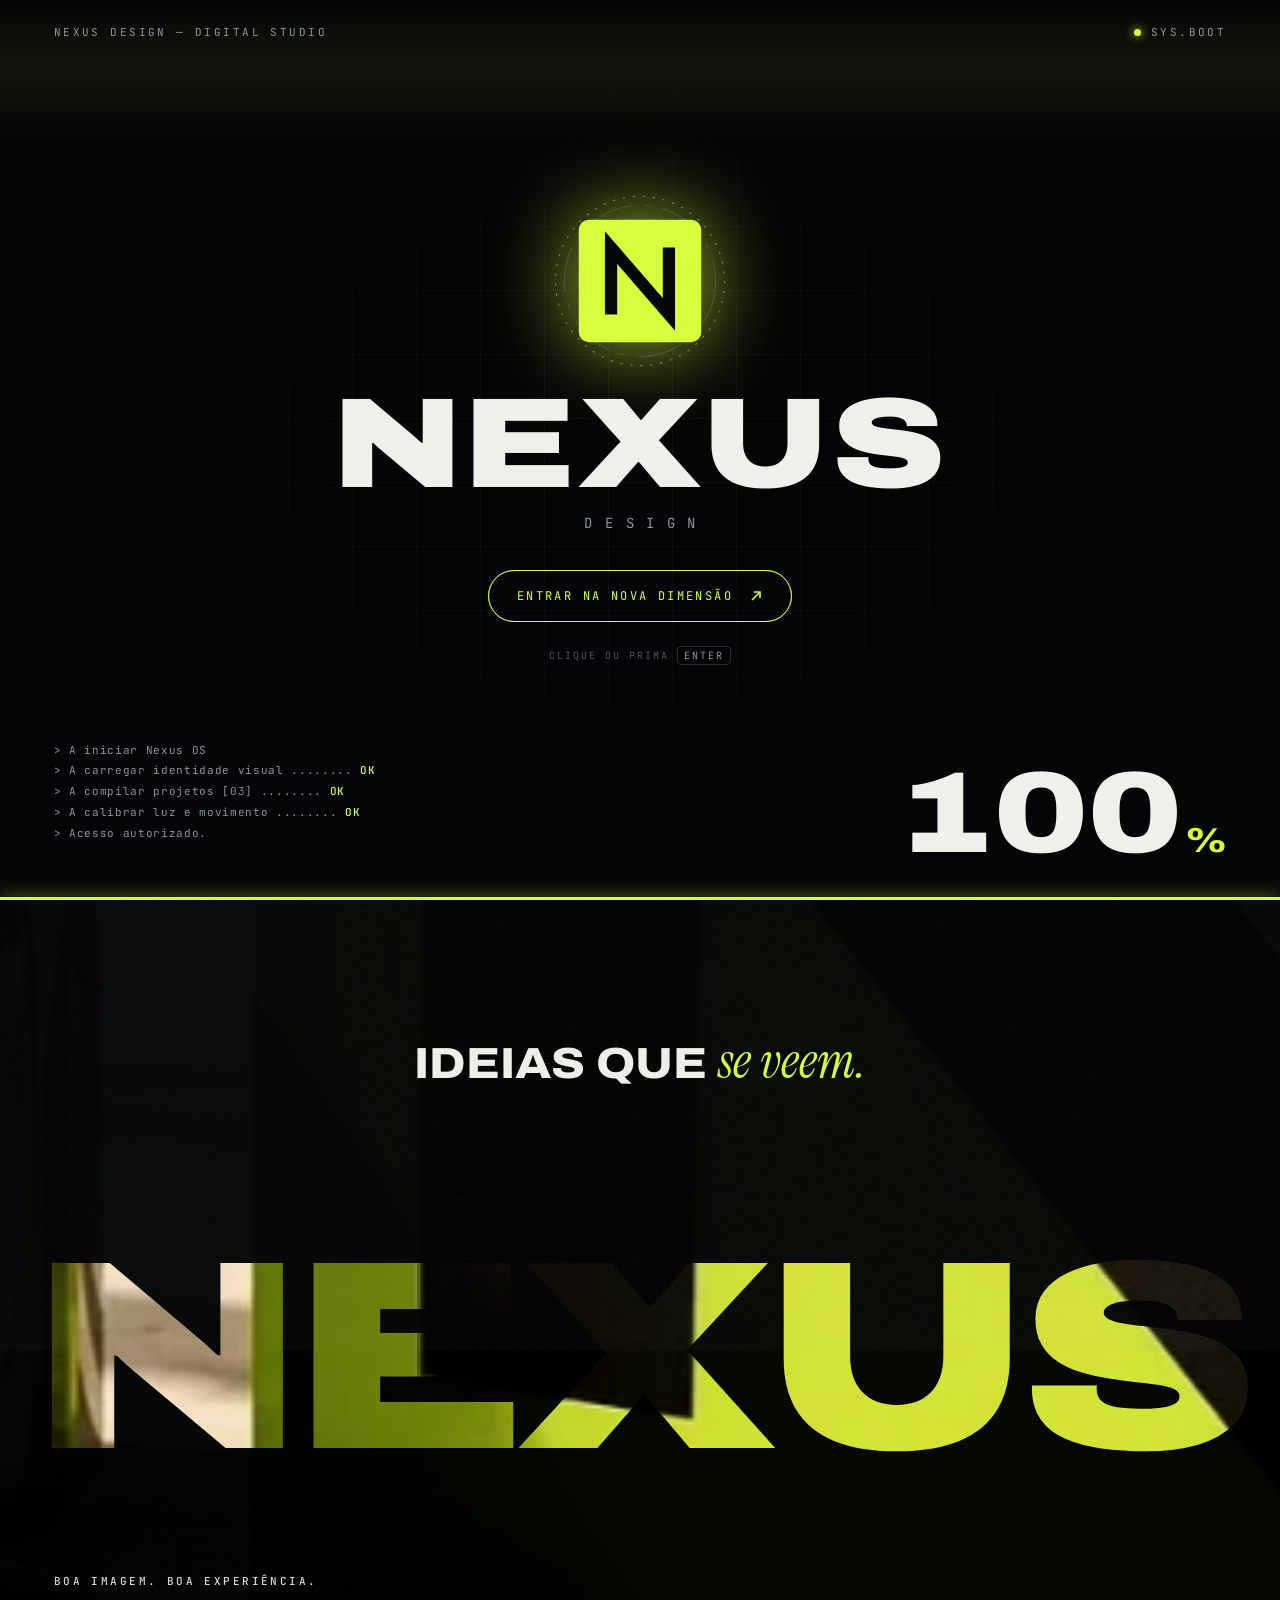
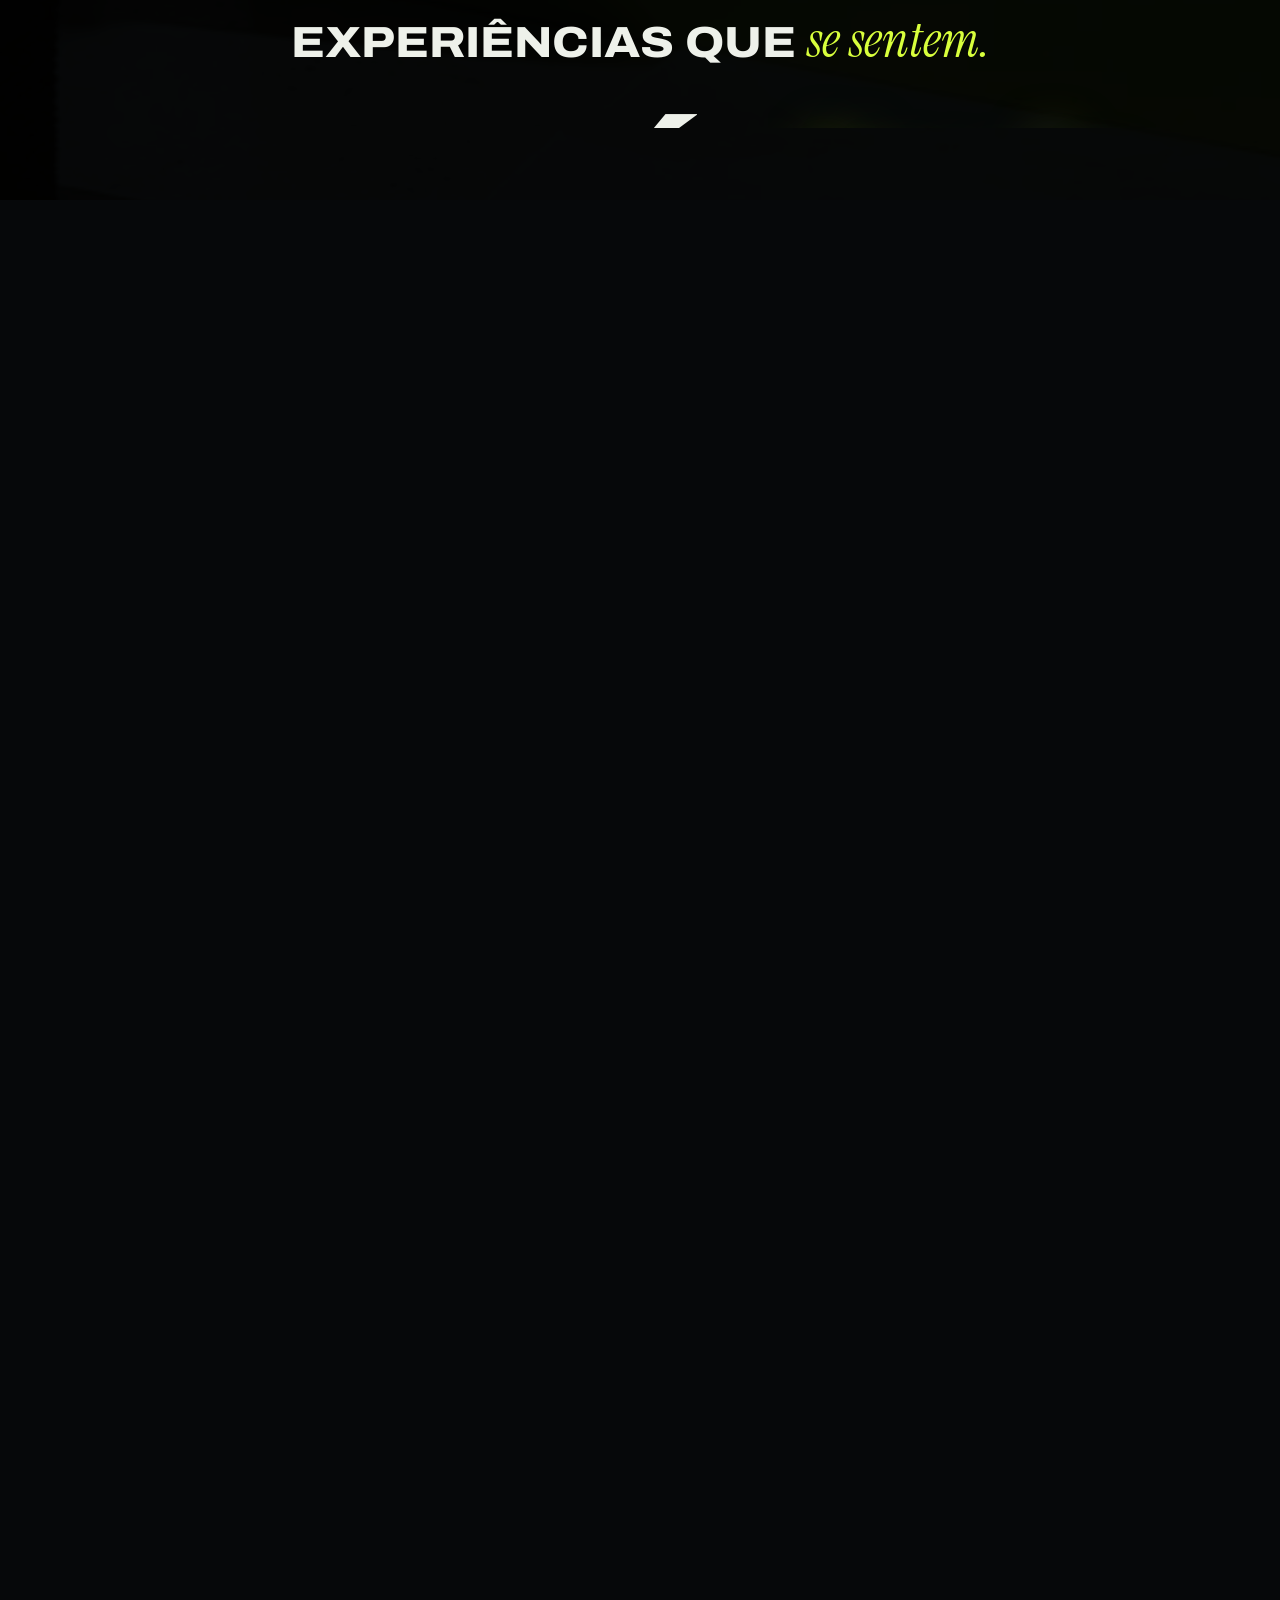
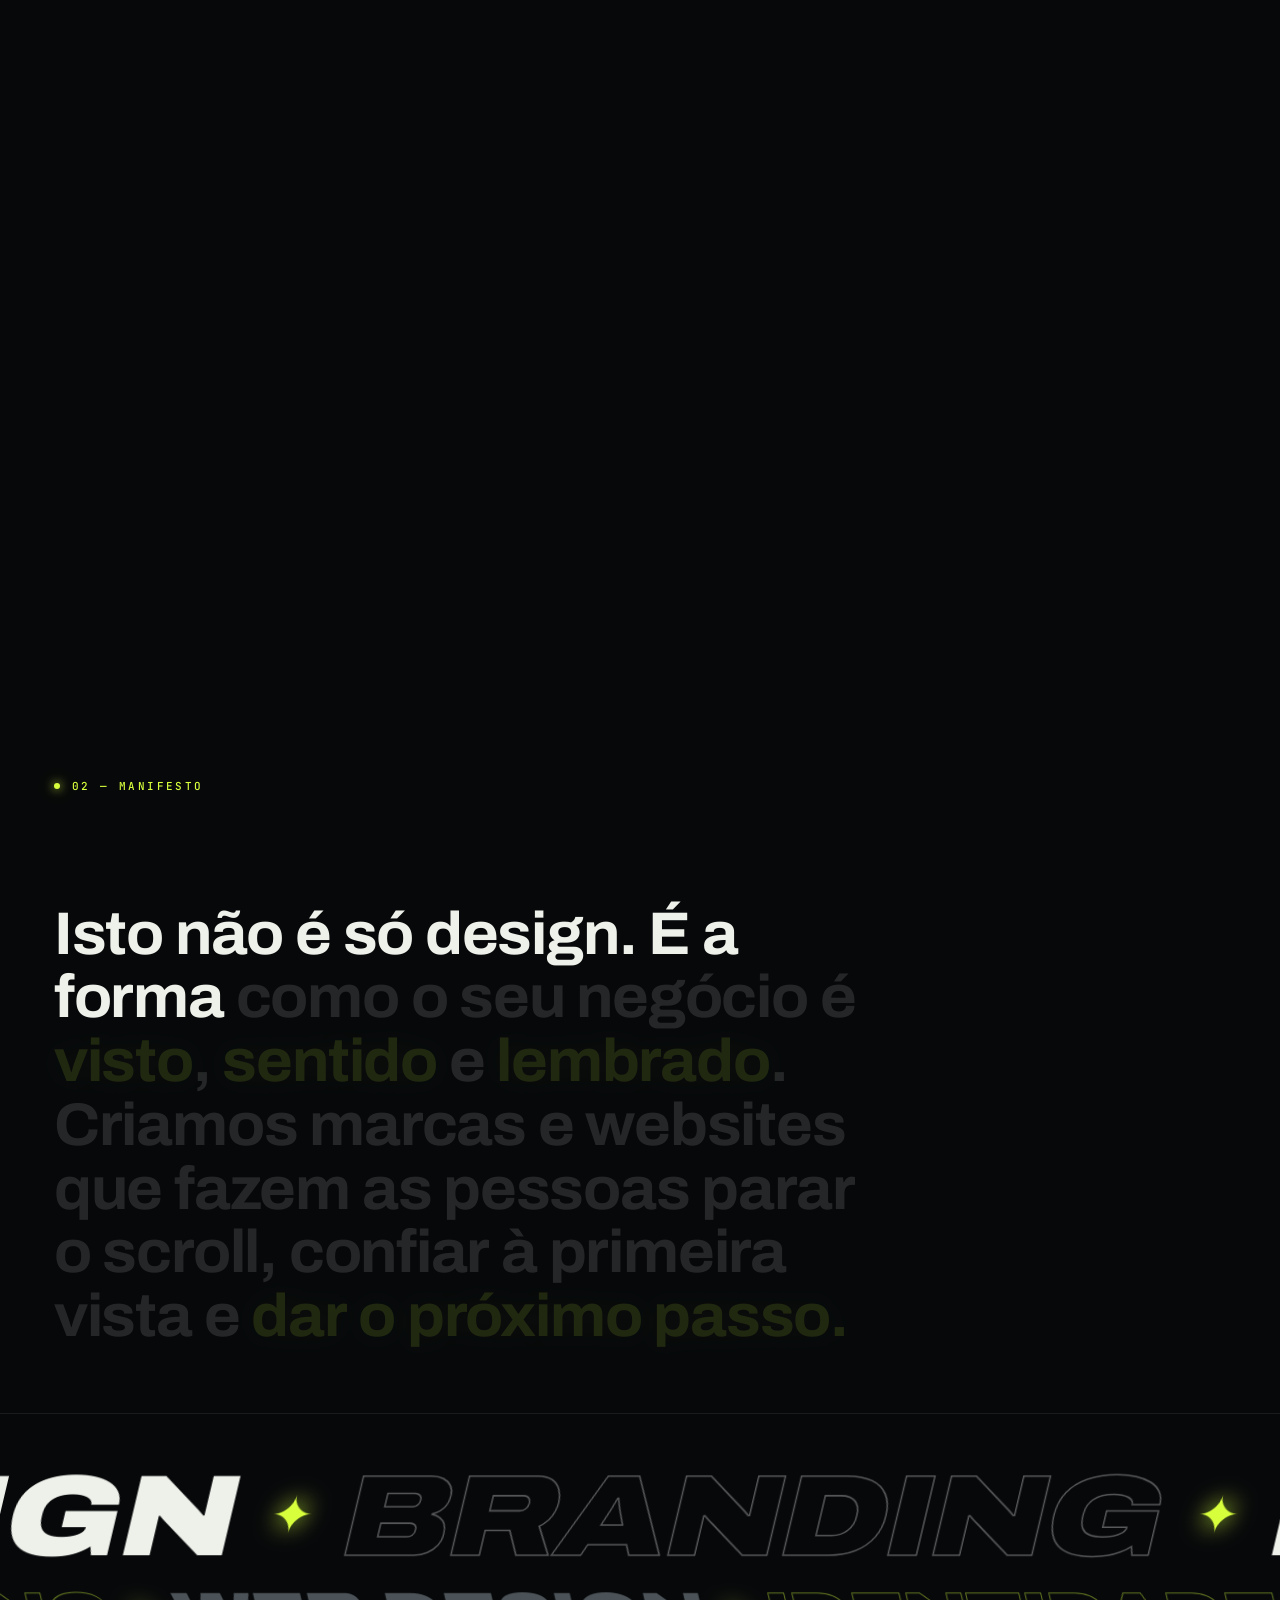
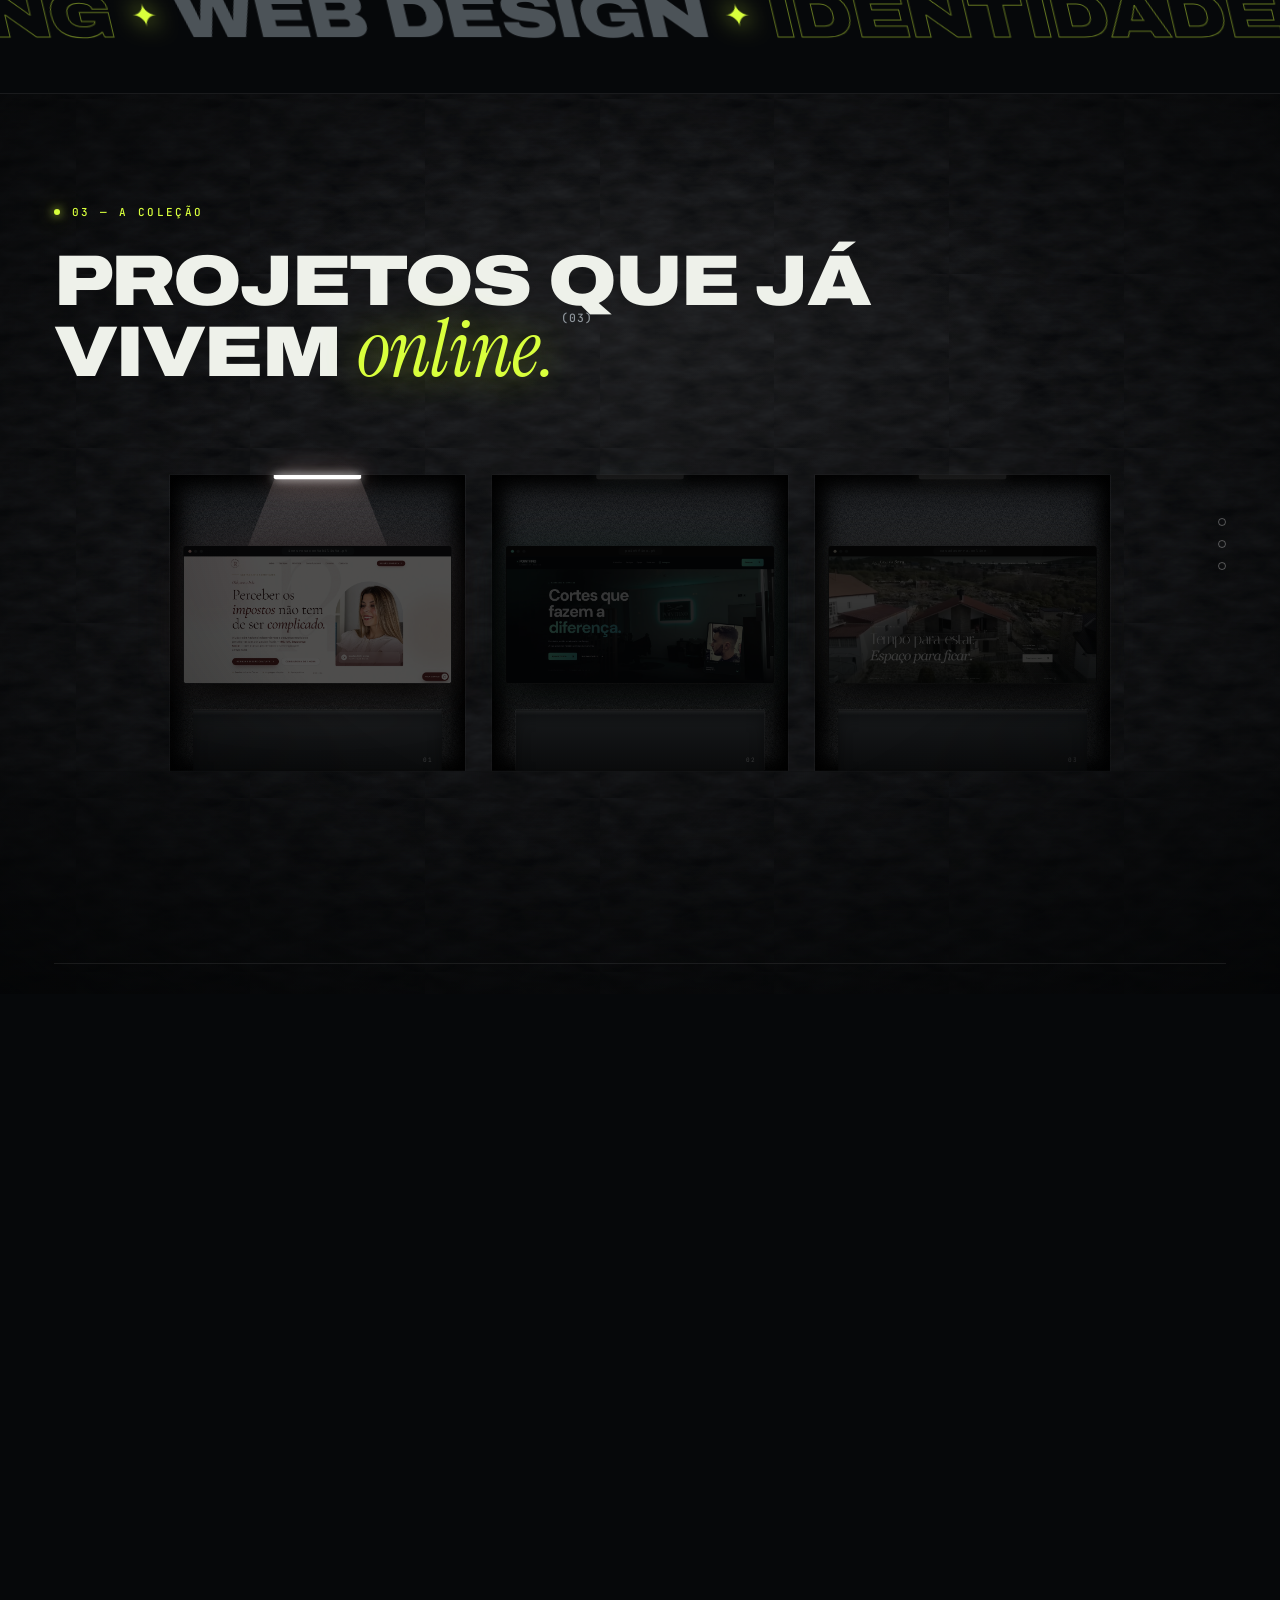
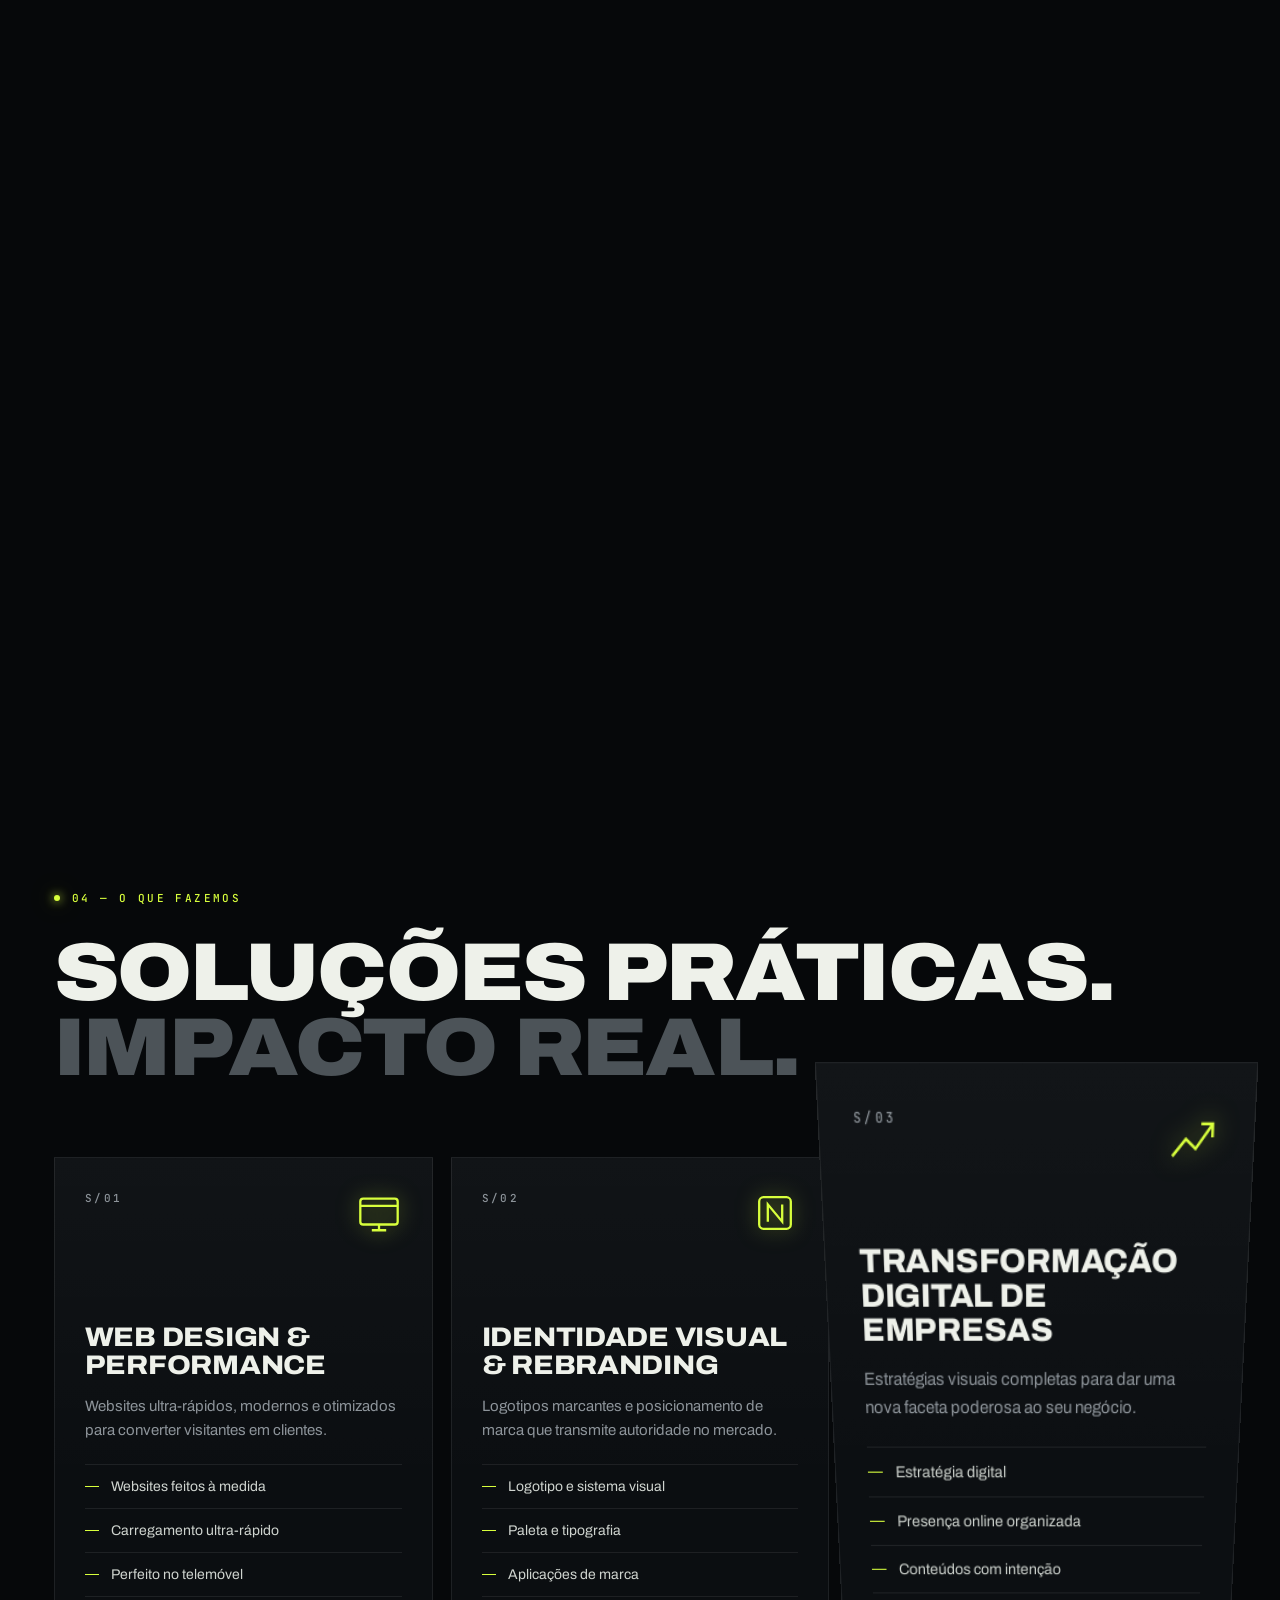
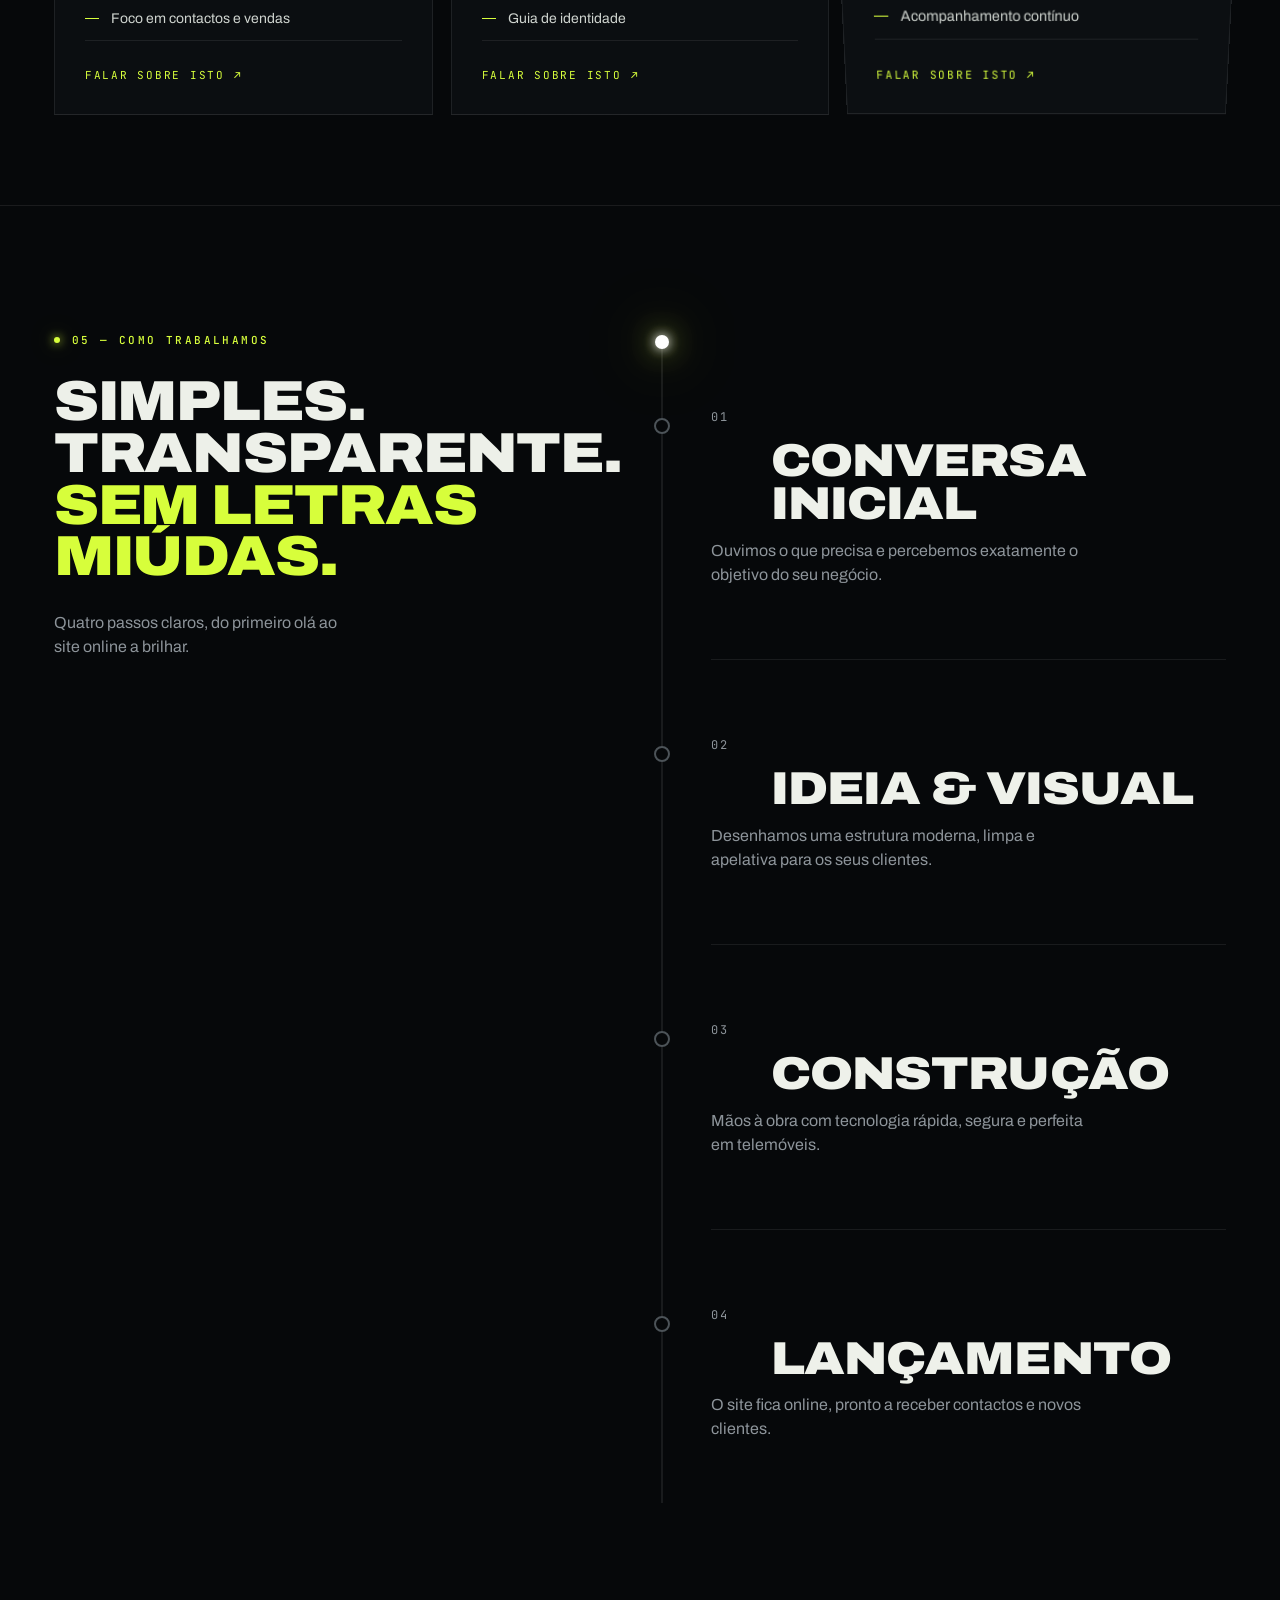
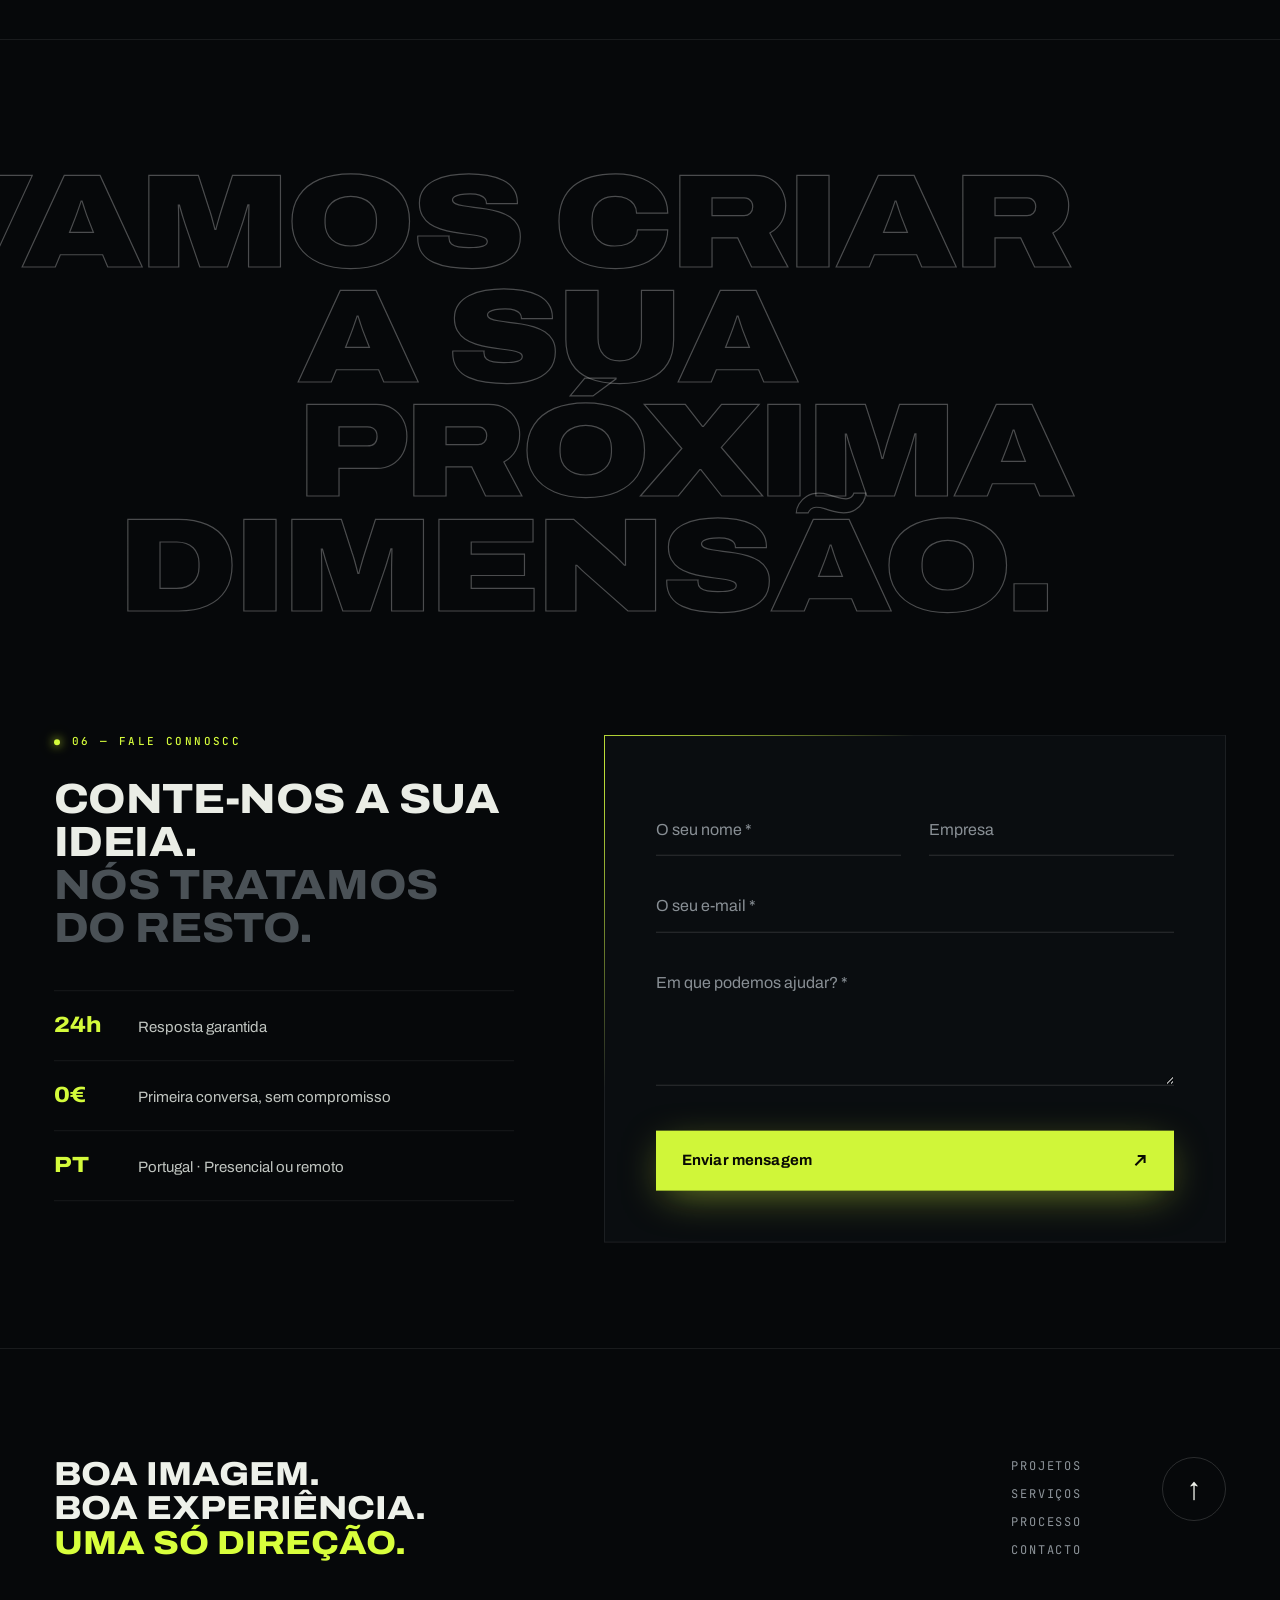
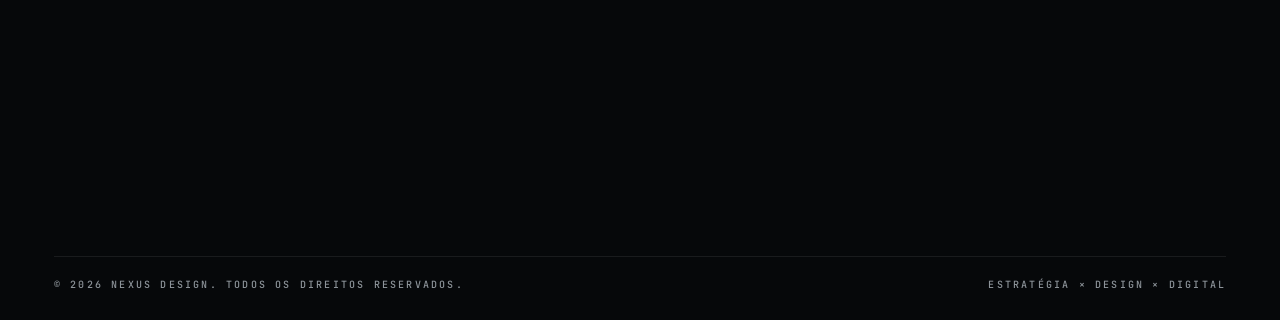
==== commit b3700bd2: "Add Web3Forms access key to the contact form Co-Authored-By: Claude Opus 5.5 <noreply@anthropic.com>" ====
--- a/nexusdesign-site/index.html
+++ b/nexusdesign-site/index.html
@@ -441,7 +441,7 @@
                     </div>
                     
                     <form action="https://api.web3forms.com/submit" method="POST" class="form" data-web3forms>
-                        <input type="hidden" name="access_key" value="">
+                        <input type="hidden" name="access_key" value="f16d4ad2-8461-44f4-a084-201d0837311f">
                         <input type="hidden" name="subject" value="🚀 Nova lead no site Nexus Design">
                         <input type="hidden" name="from_name" value="Site Nexus Design">
                         <input type="hidden" name="redirect" value="https://nexusdesign.online/?enviado=1#contacto">
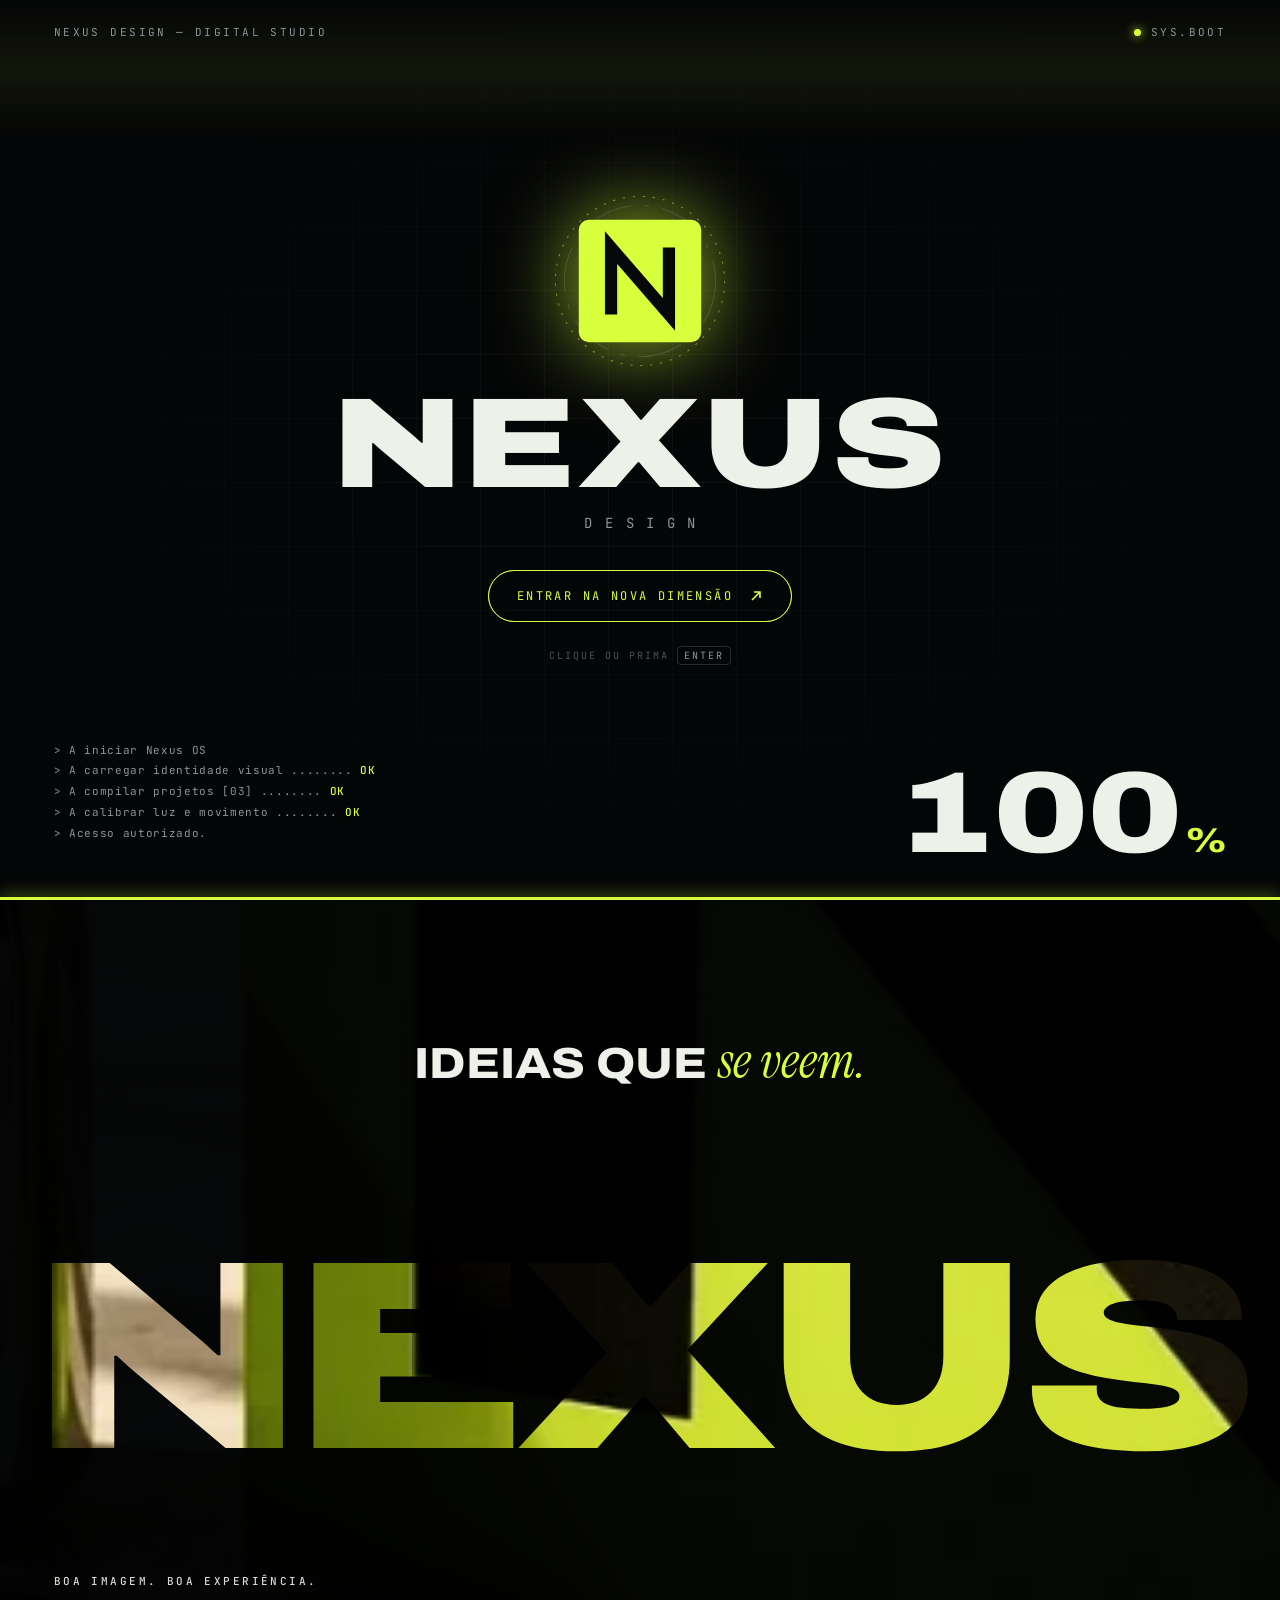
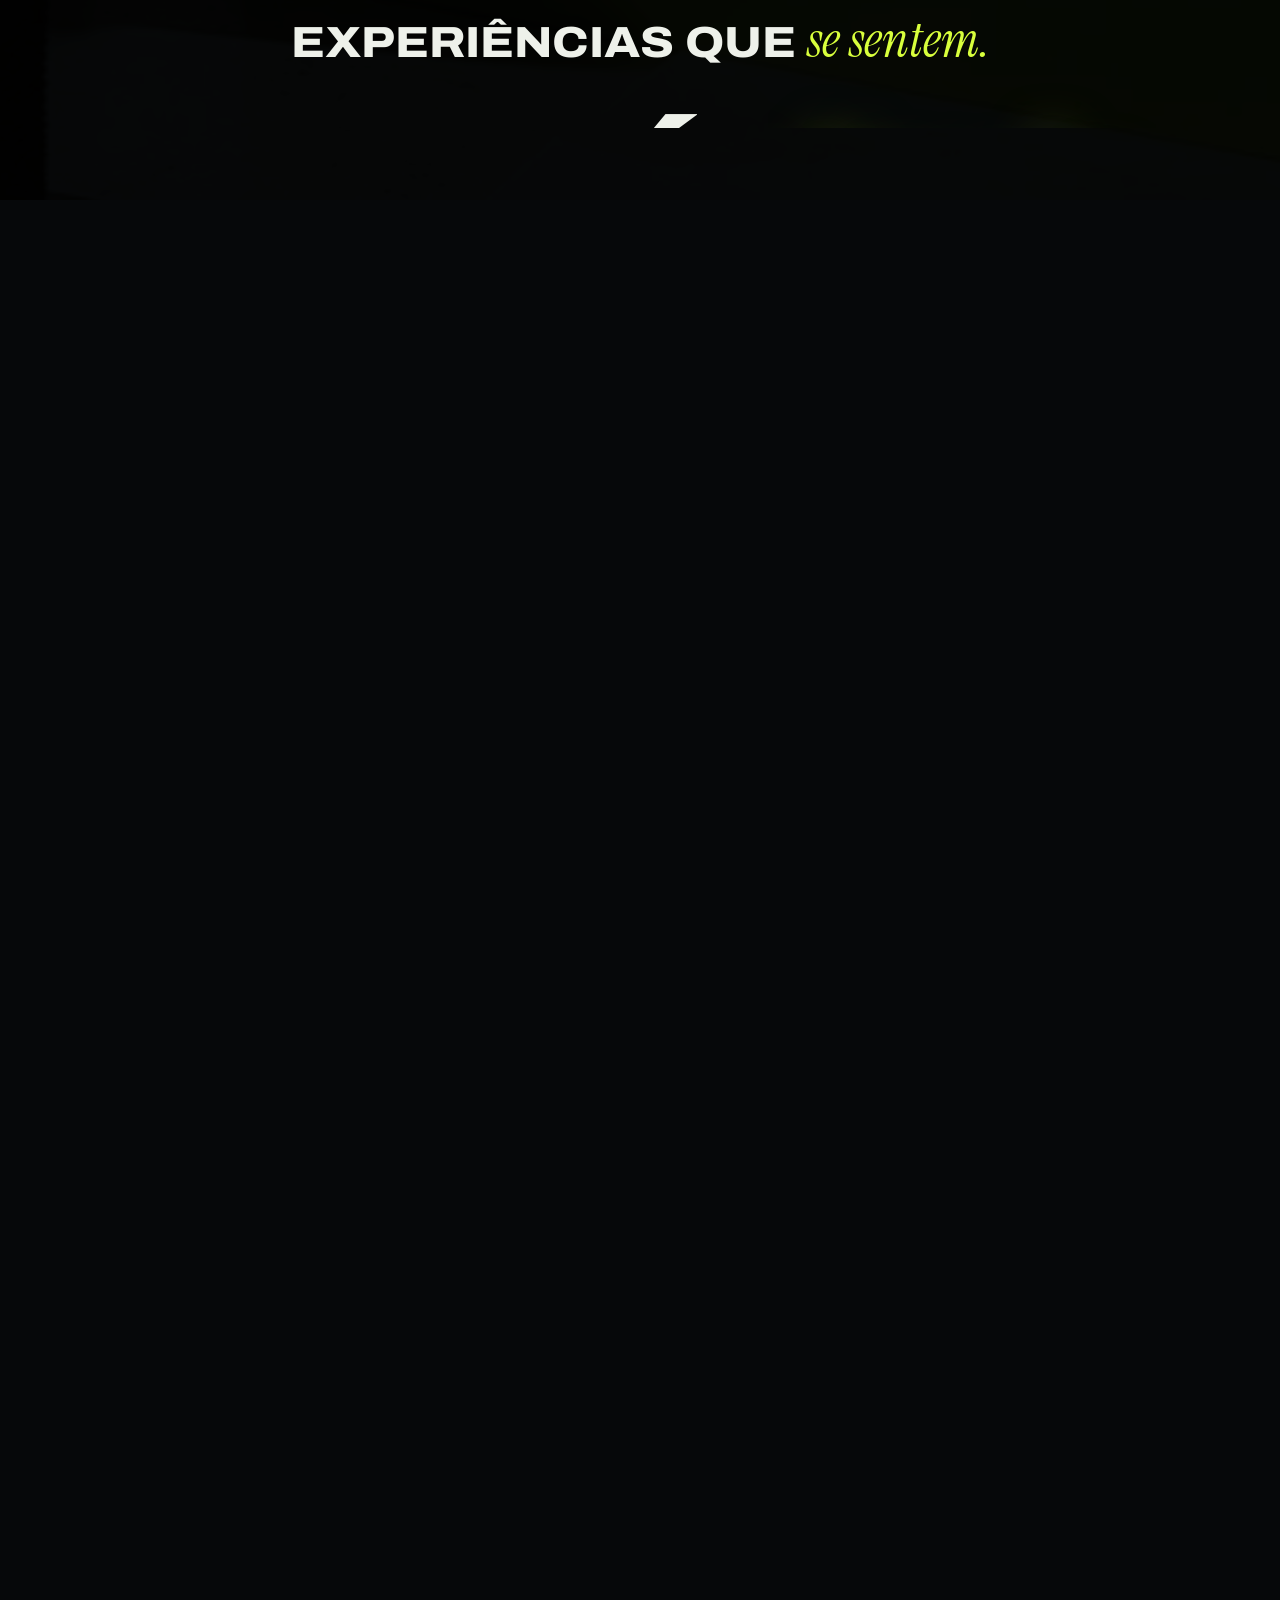
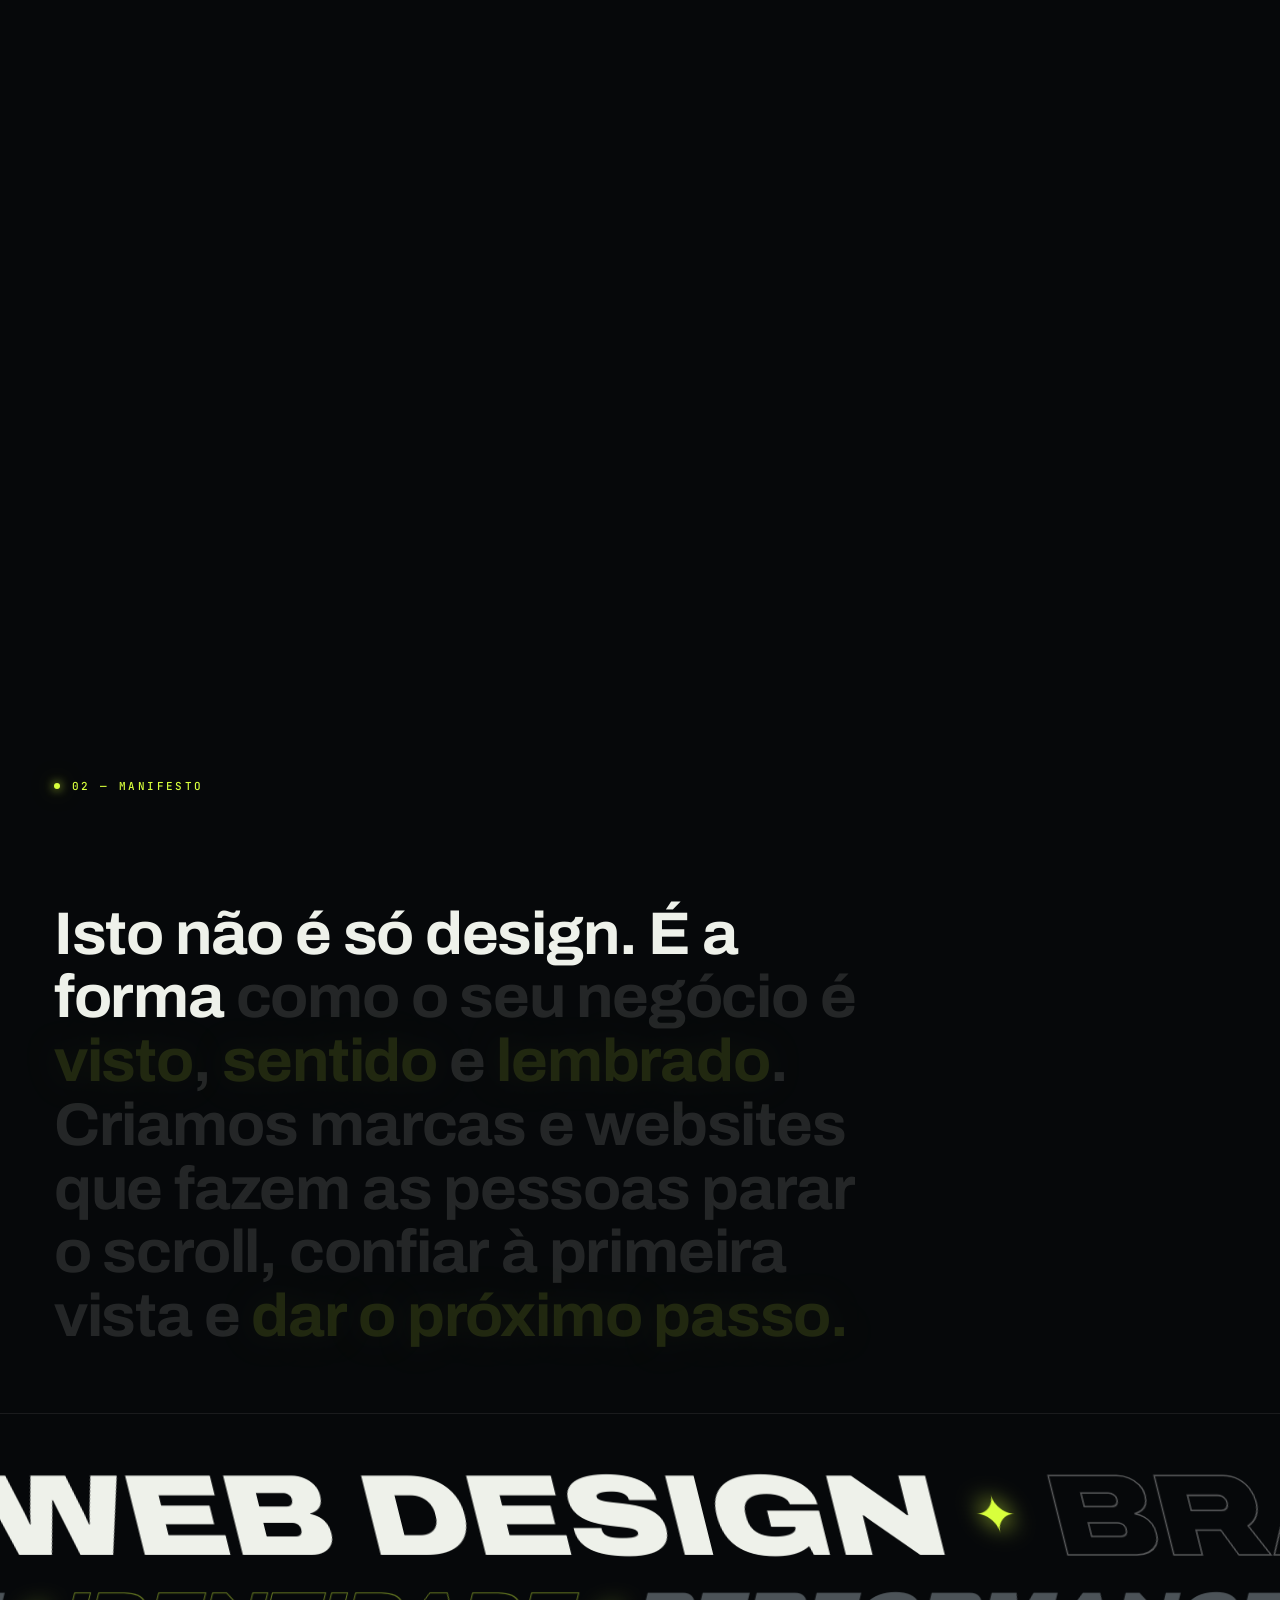
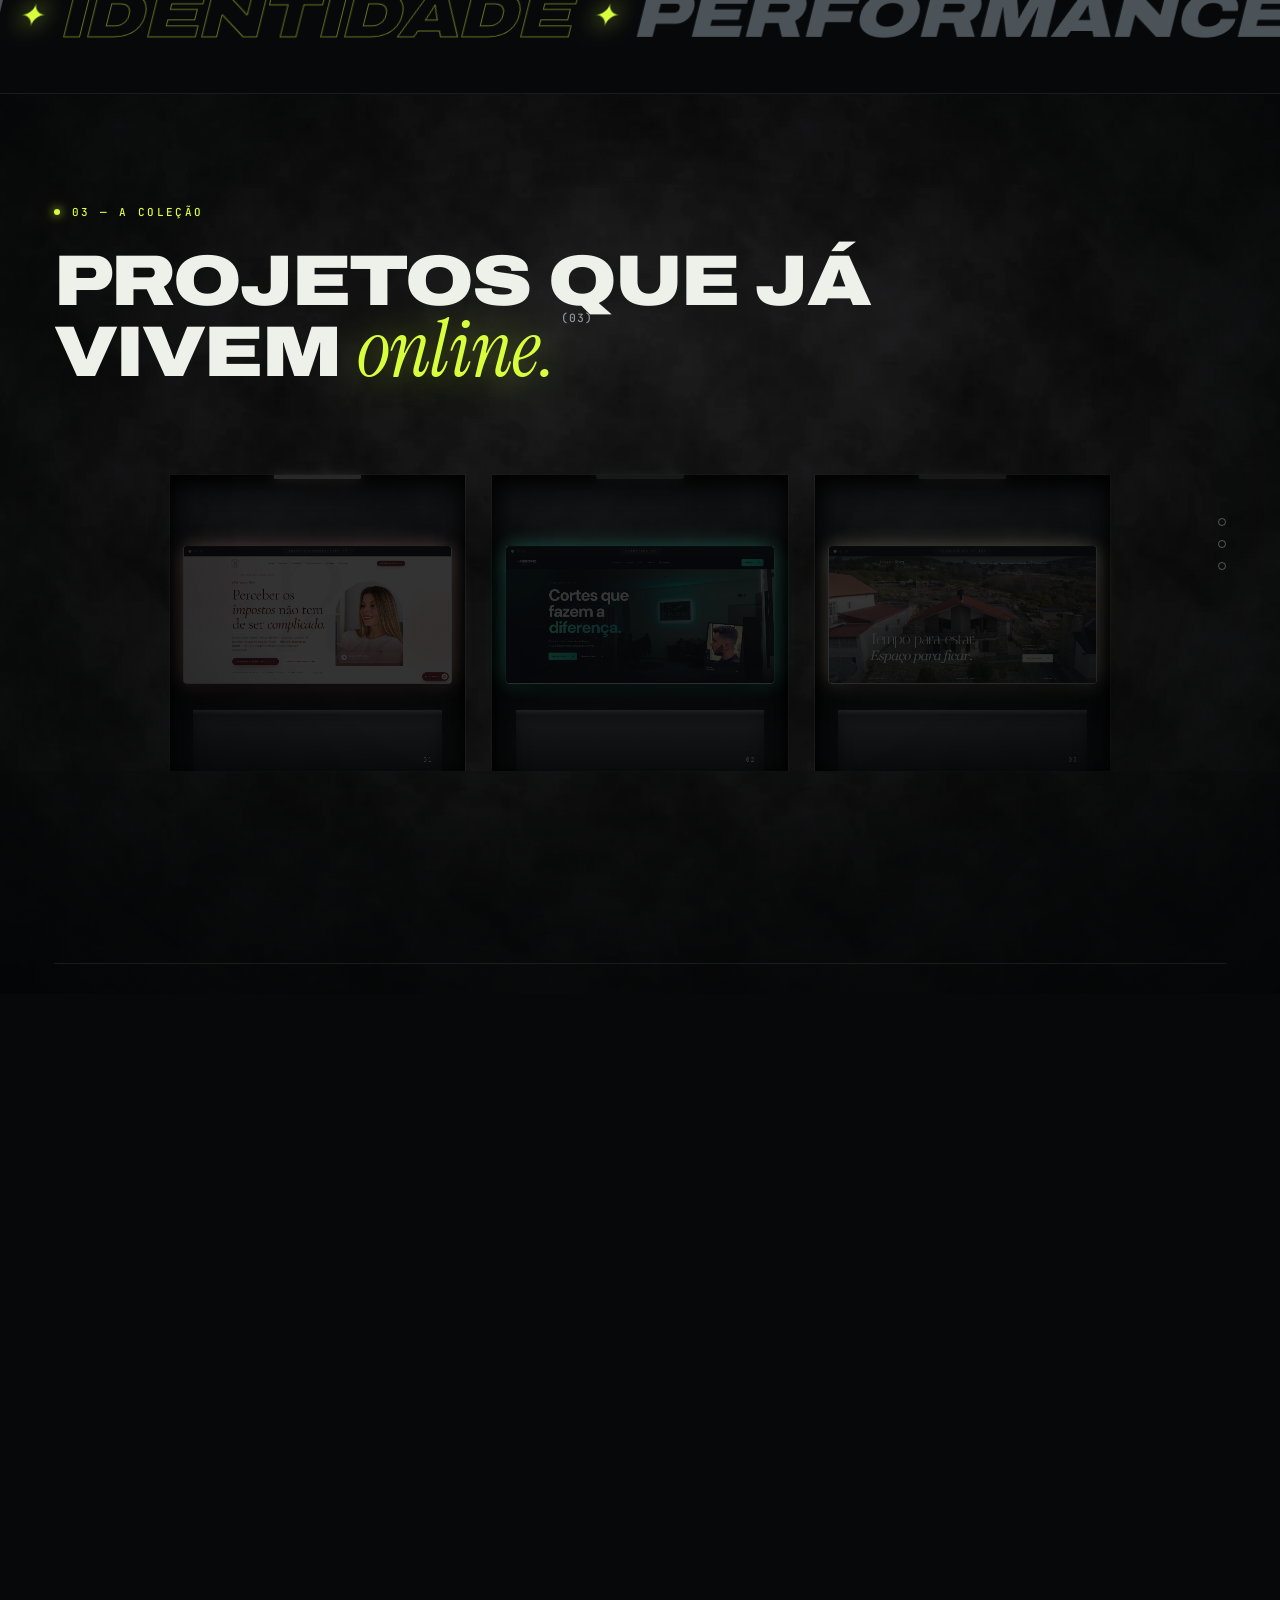
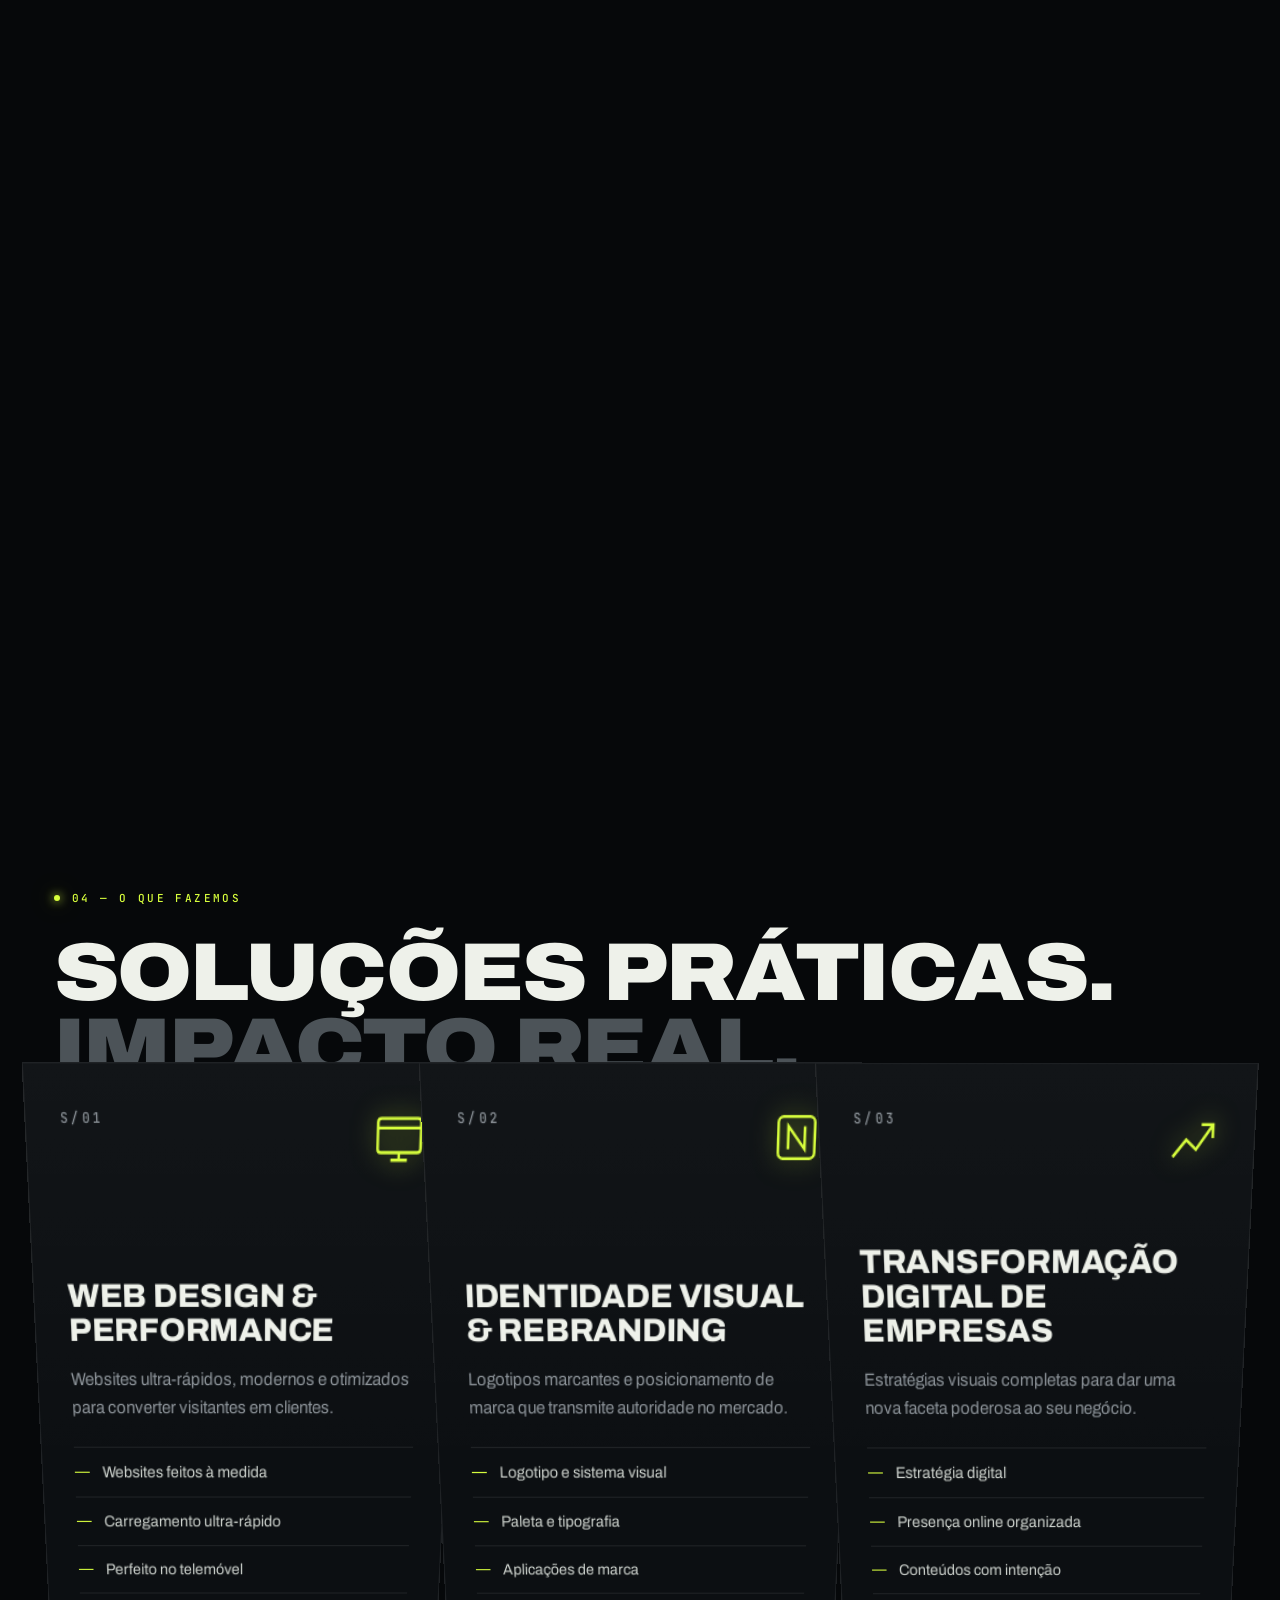
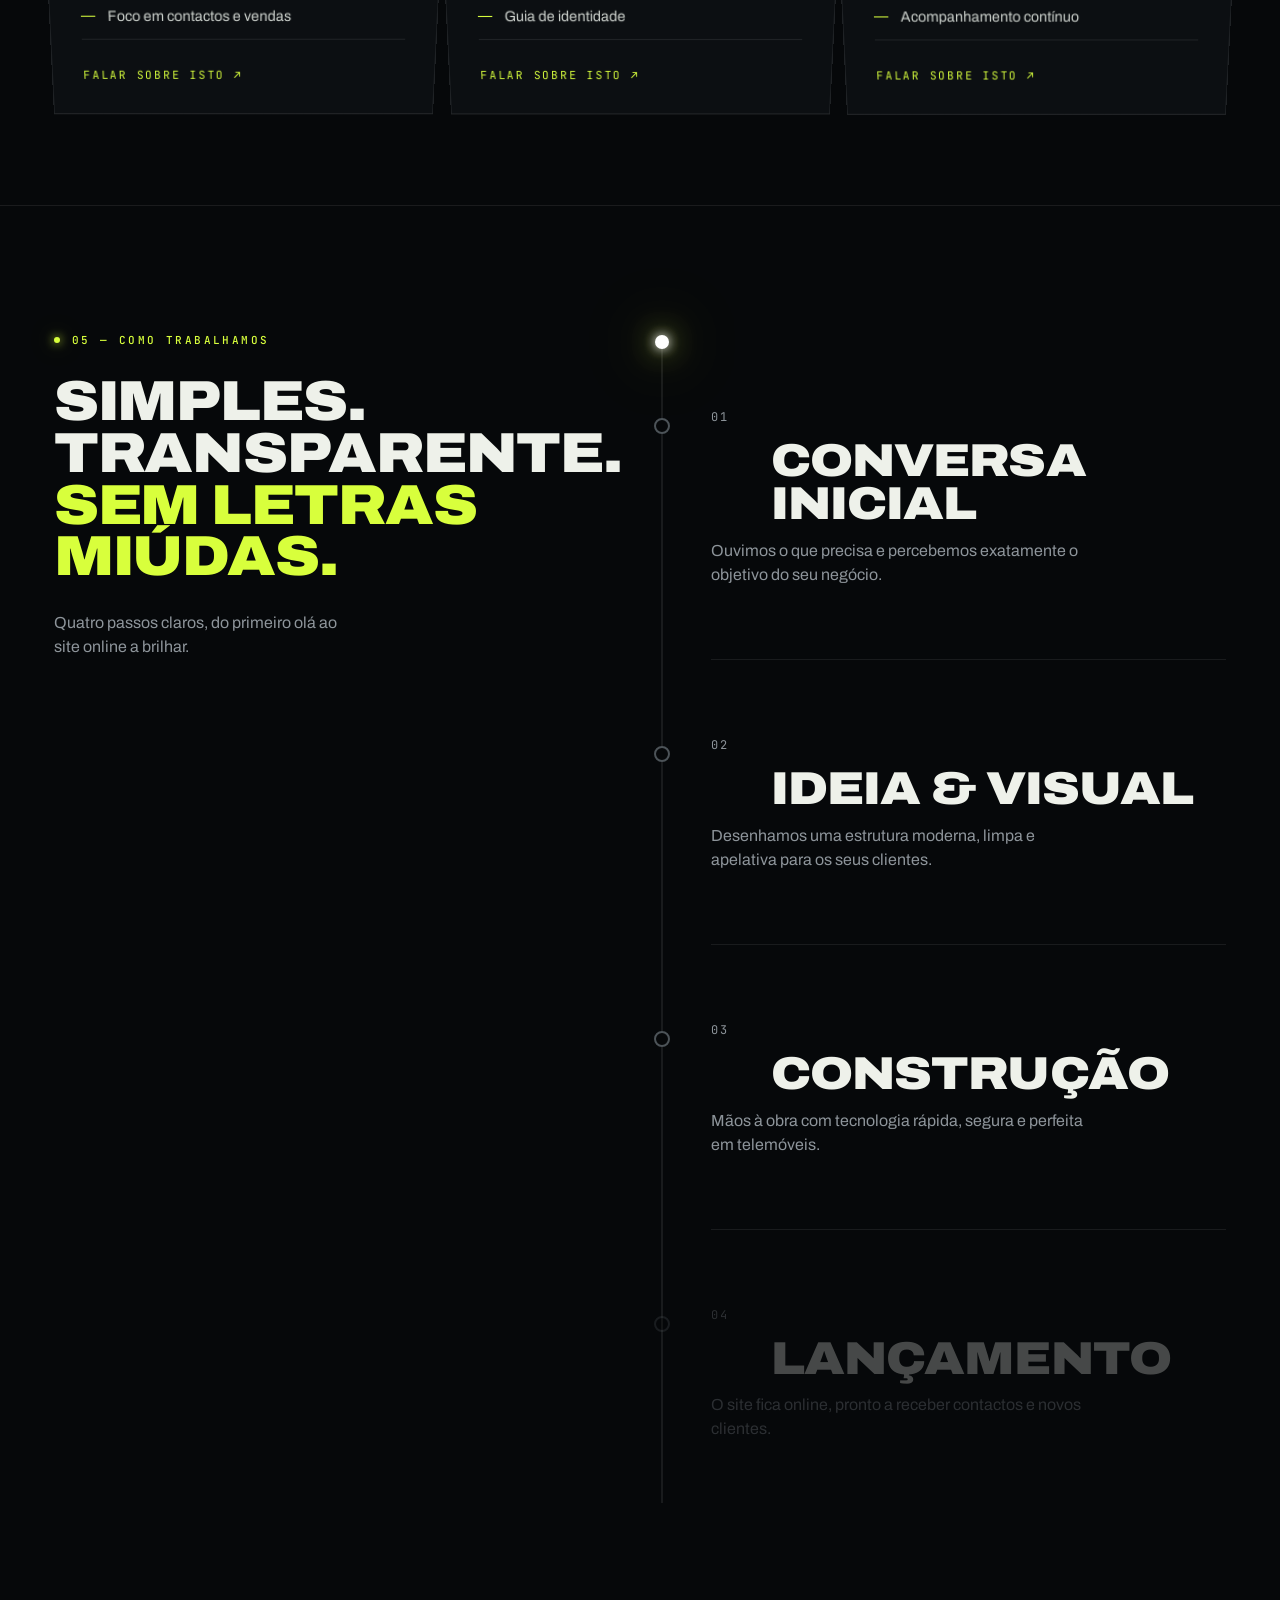
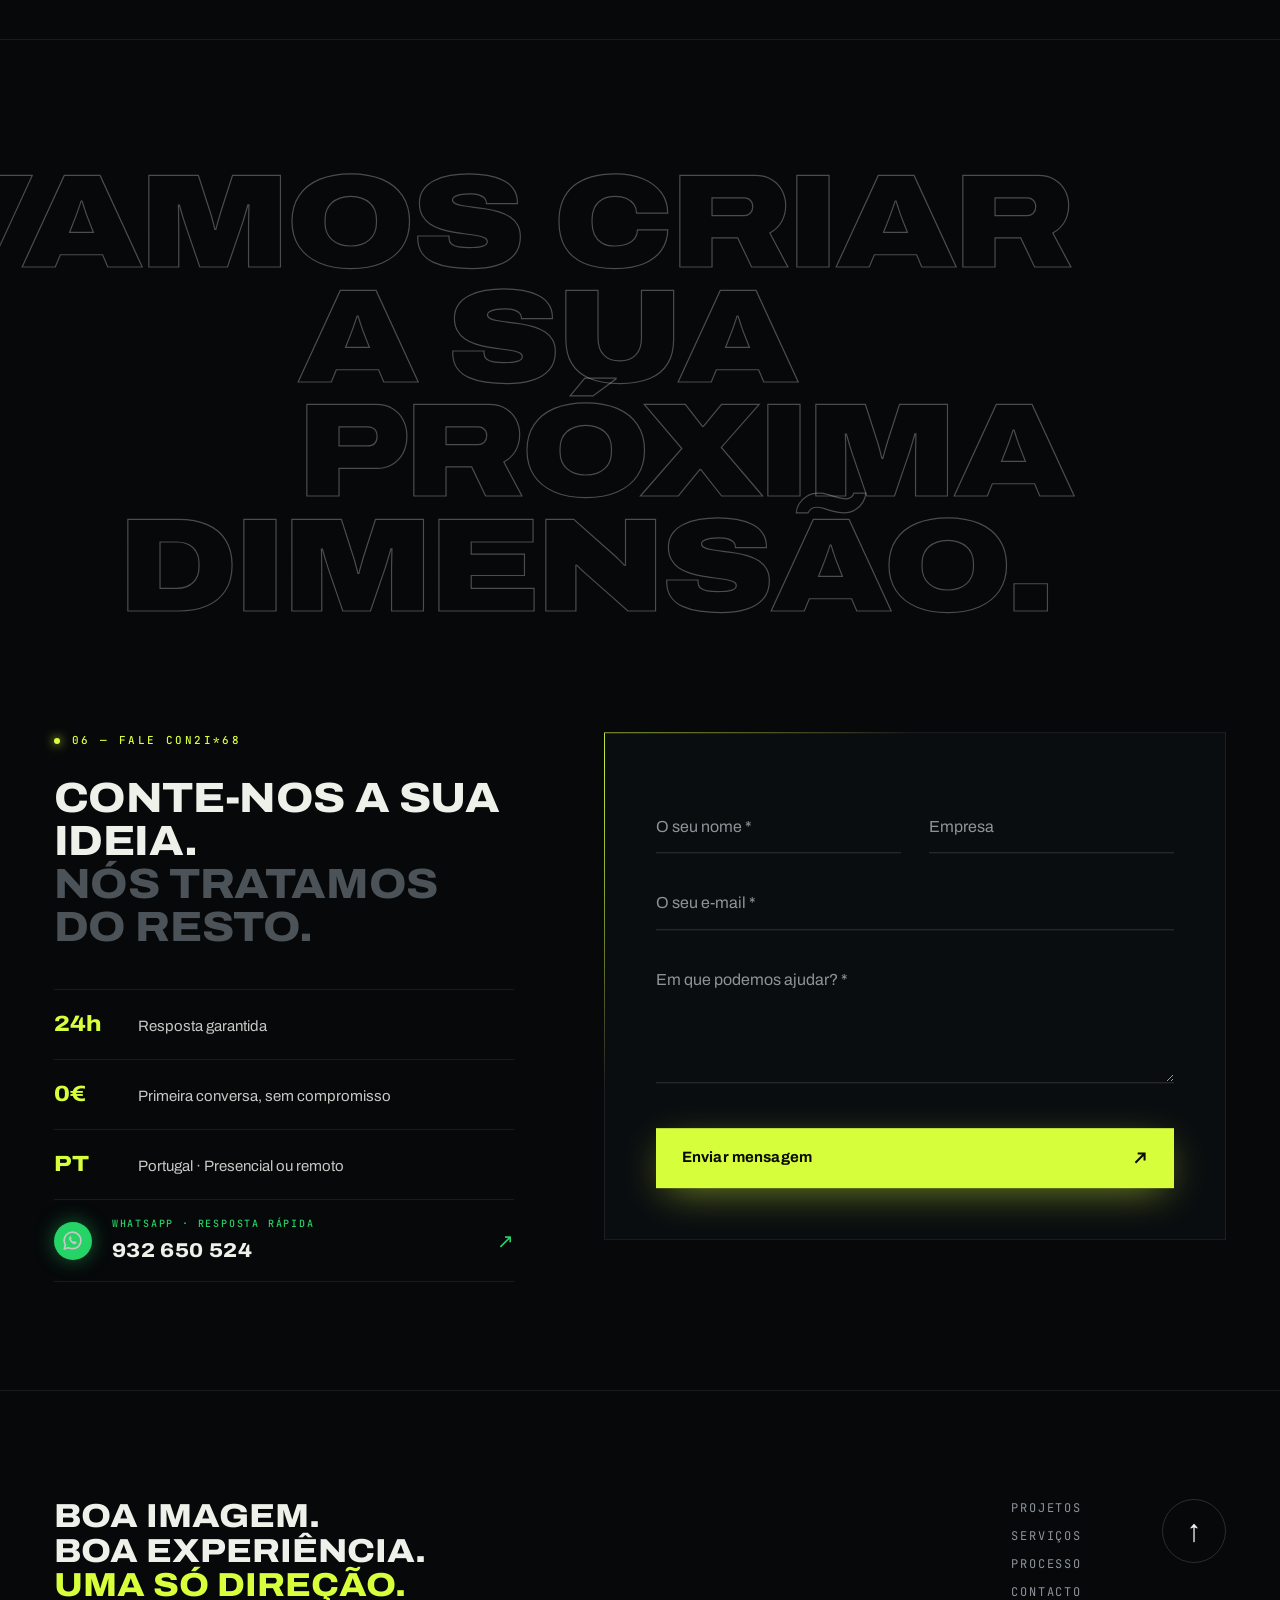
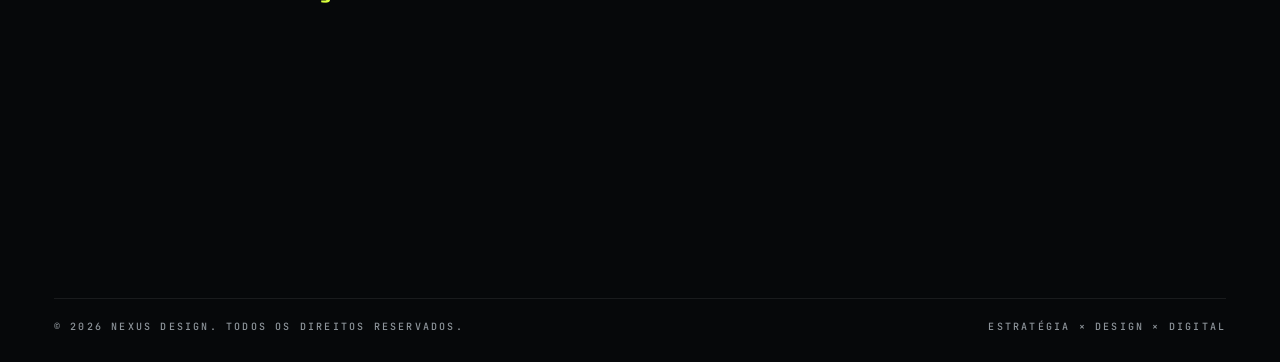
==== commit 8c530e45: "Add WhatsApp button and make scroll animations much lighter - One-click WhatsApp: floating button, c" ====
--- a/nexusdesign-site/index.html
+++ b/nexusdesign-site/index.html
@@ -94,6 +94,7 @@
             <a href="#processo"><small>03</small>Processo</a>
             <a href="#contacto"><small>04</small>Contacto</a>
         </nav>
+        <a class="mnav-wa" href="https://wa.me/351932650524?text=Ol%C3%A1%21%20Vim%20do%20site%20da%20Nexus%20Design%20e%20gostava%20de%20falar%20sobre%20um%20projeto." target="_blank" rel="noopener"><span class="wa-mini"><svg viewBox="0 0 32 32" aria-hidden="true"><path class="wa-bubble" d="M16 3.2C8.9 3.2 3.2 8.8 3.2 15.7c0 2.4.7 4.7 2 6.7L3.4 28.8l6.6-1.8c1.8 1 3.9 1.5 6 1.5 7.1 0 12.8-5.6 12.8-12.6S23.1 3.2 16 3.2z"/><path class="wa-phone" d="M11.6 9.4c.4-.4 1.1-.4 1.4.1l1.6 2.5c.3.4.2 1-.1 1.3l-.9.9c.8 1.7 2.1 3 3.8 3.8l.9-.9c.4-.3.9-.4 1.3-.1l2.5 1.5c.5.3.6 1 .1 1.4l-1.2 1.2c-.7.7-1.6.9-2.5.6-3.5-1.3-6.3-4.1-7.6-7.6-.3-.9-.1-1.8.6-2.5z"/></svg></span>WhatsApp · 932 650 524</a>
         <p class="label">Nexus Design — Digital Studio</p>
     </div>
 
@@ -101,7 +102,10 @@
 
         <!-- ============ HERO ============ -->
         <section class="hero" data-hud="// 00 — INÍCIO">
+            <div class="hero-glow" aria-hidden="true"></div>
             <canvas class="hero-canvas" aria-hidden="true"></canvas>
+            <div class="hero-fade" aria-hidden="true"></div>
+            <div class="hero-horizon" aria-hidden="true"></div>
             <div class="hero-spot" aria-hidden="true"></div>
             <div class="hero-vignette" aria-hidden="true"></div>
 
@@ -185,6 +189,7 @@
                                 <div class="ns-bar"><i></i><i></i><i></i><span>inesrosacontabilista.pt</span></div>
                                 <img src="/static/img/projects/ines-rosa.webp" alt="" width="1900" height="900">
                                 <div class="ns-glare"></div>
+                                <div class="ns-dim"></div>
                             </div>
                             <div class="niche-plinth"><span>01</span></div>
                             <div class="niche-pool"></div>
@@ -200,6 +205,7 @@
                                 <div class="ns-bar"><i></i><i></i><i></i><span>pointfino.pt</span></div>
                                 <img src="/static/img/projects/pointfino.webp" alt="" width="1900" height="900">
                                 <div class="ns-glare"></div>
+                                <div class="ns-dim"></div>
                             </div>
                             <div class="niche-plinth"><span>02</span></div>
                             <div class="niche-pool"></div>
@@ -215,6 +221,7 @@
                                 <div class="ns-bar"><i></i><i></i><i></i><span>casadaserra.online</span></div>
                                 <img src="/static/img/projects/casa-da-serra.webp" alt="" width="1900" height="900">
                                 <div class="ns-glare"></div>
+                                <div class="ns-dim"></div>
                             </div>
                             <div class="niche-plinth"><span>03</span></div>
                             <div class="niche-pool"></div>
@@ -429,6 +436,7 @@
                         <li><b>24h</b><span>Resposta garantida</span></li>
                         <li><b>0€</b><span>Primeira conversa, sem compromisso</span></li>
                         <li><b>PT</b><span>Portugal · Presencial ou remoto</span></li>
+                        <li class="contact-wa"><a href="https://wa.me/351932650524?text=Ol%C3%A1%21%20Vim%20do%20site%20da%20Nexus%20Design%20e%20gostava%20de%20falar%20sobre%20um%20projeto." target="_blank" rel="noopener"><span class="wa-mini"><svg viewBox="0 0 32 32" aria-hidden="true"><path class="wa-bubble" d="M16 3.2C8.9 3.2 3.2 8.8 3.2 15.7c0 2.4.7 4.7 2 6.7L3.4 28.8l6.6-1.8c1.8 1 3.9 1.5 6 1.5 7.1 0 12.8-5.6 12.8-12.6S23.1 3.2 16 3.2z"/><path class="wa-phone" d="M11.6 9.4c.4-.4 1.1-.4 1.4.1l1.6 2.5c.3.4.2 1-.1 1.3l-.9.9c.8 1.7 2.1 3 3.8 3.8l.9-.9c.4-.3.9-.4 1.3-.1l2.5 1.5c.5.3.6 1 .1 1.4l-1.2 1.2c-.7.7-1.6.9-2.5.6-3.5-1.3-6.3-4.1-7.6-7.6-.3-.9-.1-1.8.6-2.5z"/></svg></span><span><small>WhatsApp · resposta rápida</small>932 650 524</span><i aria-hidden="true">↗</i></a></li>
                     </ul>
                 </div>
 
@@ -492,6 +500,12 @@
         </div>
     </footer>
 
+    <!-- WhatsApp: botão flutuante -->
+    <a class="wa" href="https://wa.me/351932650524?text=Ol%C3%A1%21%20Vim%20do%20site%20da%20Nexus%20Design%20e%20gostava%20de%20falar%20sobre%20um%20projeto." target="_blank" rel="noopener" aria-label="Falar connosco no WhatsApp (932 650 524)" data-magnetic>
+        <span class="wa-label">Falar no WhatsApp</span>
+        <span class="wa-icon"><svg viewBox="0 0 32 32" aria-hidden="true"><path class="wa-bubble" d="M16 3.2C8.9 3.2 3.2 8.8 3.2 15.7c0 2.4.7 4.7 2 6.7L3.4 28.8l6.6-1.8c1.8 1 3.9 1.5 6 1.5 7.1 0 12.8-5.6 12.8-12.6S23.1 3.2 16 3.2z"/><path class="wa-phone" d="M11.6 9.4c.4-.4 1.1-.4 1.4.1l1.6 2.5c.3.4.2 1-.1 1.3l-.9.9c.8 1.7 2.1 3 3.8 3.8l.9-.9c.4-.3.9-.4 1.3-.1l2.5 1.5c.5.3.6 1 .1 1.4l-1.2 1.2c-.7.7-1.6.9-2.5.6-3.5-1.3-6.3-4.1-7.6-7.6-.3-.9-.1-1.8.6-2.5z"/></svg></span>
+    </a>
+
     <!-- Lightbox -->
     <div class="lightbox" aria-hidden="true" role="dialog" aria-label="Imagem do projeto">
         <button class="lb-close" type="button" aria-label="Fechar">×</button>
--- a/static/css/nexus.css
+++ b/static/css/nexus.css
@@ -53,24 +53,16 @@
 ul, ol { list-style: none; }
 :focus-visible { outline: 2px solid var(--lime); outline-offset: 4px; }
 
-/* Grão de filme por cima de tudo */
+/* Grão de filme por cima de tudo (imagem leve, sem animação contínua) */
 body::after {
     content: '';
     position: fixed;
-    inset: -50%;
+    inset: 0;
     z-index: 9000;
     pointer-events: none;
-    opacity: .055;
-    background-image: url("data:image/svg+xml,%3Csvg xmlns='http://www.w3.org/2000/svg' width='220' height='220'%3E%3Cfilter id='n'%3E%3CfeTurbulence type='fractalNoise' baseFrequency='.85' numOctaves='3' stitchTiles='stitch'/%3E%3C/filter%3E%3Crect width='100%25' height='100%25' filter='url(%23n)'/%3E%3C/svg%3E");
-    animation: grain 1s steps(6) infinite;
-}
-@keyframes grain {
-    0% { transform: translate(0, 0); }
-    20% { transform: translate(-3%, 2%); }
-    40% { transform: translate(2%, -3%); }
-    60% { transform: translate(-1%, 4%); }
-    80% { transform: translate(3%, 1%); }
-    100% { transform: translate(0, 0); }
+    opacity: .07;
+    background: url("../img/fx/grain.webp") repeat;
+    background-size: 160px 160px;
 }
 
 /* ---------- utilitários ---------- */
@@ -330,7 +322,7 @@
     font-family: var(--f-mono); font-size: 10px; letter-spacing: .2em; color: var(--muted);
     pointer-events: none;
     display: flex; align-items: center; gap: 10px;
-    mix-blend-mode: difference;
+    text-shadow: 0 0 8px #000;
 }
 .hud--l { left: var(--gutter); }
 .hud--r { right: var(--gutter); }
@@ -349,9 +341,7 @@
     border-bottom: 1px solid transparent;
 }
 .hdr.is-scrolled {
-    background: rgba(6, 8, 10, .62);
-    -webkit-backdrop-filter: blur(16px) saturate(140%);
-    backdrop-filter: blur(16px) saturate(140%);
+    background: rgba(6, 8, 10, .9);
     border-color: var(--line);
     padding-top: 12px; padding-bottom: 12px;
 }
@@ -422,9 +412,28 @@
     isolation: isolate;
 }
 .hero-canvas { position: absolute; inset: 0; width: 100%; height: 100%; z-index: -3; }
+.hero-glow {
+    position: absolute; inset: 0; z-index: -4; pointer-events: none;
+    background:
+        radial-gradient(60% 55% at 50% 60%, rgba(var(--lime-rgb), .2), rgba(var(--lime-rgb), .05) 35%, transparent 70%),
+        linear-gradient(90deg, transparent 38%, rgba(var(--lime-rgb), .05) 50%, transparent 62%) 0 0 / 100% 60% no-repeat;
+}
+.hero-horizon {
+    position: absolute; left: 0; right: 0; top: 60%; z-index: -3; pointer-events: none;
+    height: 2px; margin-top: -1px;
+    background: linear-gradient(90deg, transparent, rgba(var(--lime-rgb), .95) 50%, transparent);
+    box-shadow: 0 0 18px rgba(var(--lime-rgb), .55);
+}
+.hero-fade {
+    position: absolute; left: 0; right: 0; top: 60%; height: 18%; z-index: -3; pointer-events: none;
+    background: linear-gradient(180deg, var(--bg), rgba(6,8,10,0));
+}
 .hero-spot {
-    position: absolute; inset: 0; z-index: -2; pointer-events: none;
-    background: radial-gradient(620px circle at var(--mx, 70%) var(--my, 35%), rgba(var(--lime-rgb), .09), transparent 60%);
+    position: absolute; left: 0; top: 0; z-index: -2; pointer-events: none;
+    width: 1240px; height: 1240px; margin: -620px 0 0 -620px;
+    background: radial-gradient(closest-side, rgba(var(--lime-rgb), .09), transparent);
+    transform: translate3d(70vw, 35vh, 0);
+    will-change: transform;
 }
 .hero-vignette {
     position: absolute; inset: 0; z-index: -1; pointer-events: none;
@@ -433,6 +442,7 @@
         radial-gradient(ellipse at 50% 120%, transparent 40%, rgba(6,8,10,.5) 100%);
 }
 .hero-inner {
+    will-change: transform, opacity;
     display: grid;
     grid-template-columns: minmax(0, 1fr) minmax(300px, 380px);
     align-items: end;
@@ -502,7 +512,7 @@
 .stat { display: flex; align-items: baseline; gap: 12px; }
 .stat b { font-size: 26px; font-weight: 800; font-variation-settings: "wdth" 115; color: var(--text); }
 .stat span { font-family: var(--f-mono); font-size: 10.5px; letter-spacing: .18em; text-transform: uppercase; color: var(--muted); }
-.scroll-cue { margin-left: auto; display: flex; align-items: center; gap: 14px; }
+.scroll-cue { margin-left: auto; margin-right: 84px; display: flex; align-items: center; gap: 14px; }
 .scroll-cue .label { color: var(--lime); }
 .scroll-cue i { width: 1px; height: 34px; background: var(--line2); position: relative; overflow: hidden; }
 .scroll-cue i::after { content: ''; position: absolute; left: 0; top: 0; width: 1px; height: 50%; background: var(--lime); animation: cue 1.8s var(--ease) infinite; }
@@ -523,7 +533,7 @@
    ========================================================================== */
 .portal { position: relative; height: 100vh; height: 100svh; overflow: hidden; background: var(--bg); }
 .portal-stage { position: absolute; inset: 0; isolation: isolate; overflow: hidden; }
-.portal-img { position: absolute; inset: 0; width: 100%; height: 100%; object-fit: cover; object-position: 62% 50%; transform: scale(1.5); }
+.portal-img { position: absolute; inset: 0; width: 100%; height: 100%; object-fit: cover; object-position: 62% 50%; transform: scale(1.5); will-change: transform; }
 .portal-mask {
     position: absolute; inset: -2px;
     display: grid; place-items: center;
@@ -548,9 +558,9 @@
 .cinema .portal-shade, .cinema .portal-hud, .cinema .portal-copy-k { opacity: 0; }
 .portal-sweep {
     position: absolute; top: -20%; bottom: -20%; width: 34%; left: 33%;
-    background: linear-gradient(100deg, transparent, rgba(255,255,255,.32), rgba(var(--lime-rgb), .3), transparent);
-    mix-blend-mode: overlay;
+    background: linear-gradient(100deg, transparent, rgba(255,255,255,.12), rgba(var(--lime-rgb), .12), transparent);
     transform: translateX(-300%) skewX(-16deg);
+    will-change: transform;
     pointer-events: none;
 }
 .portal-hud { position: absolute; top: 96px; color: rgba(255,255,255,.85); }
@@ -650,13 +660,14 @@
     width: 3200px; height: 1800px;
     transform-origin: 0 0;
 }
+.show-stage.is-moving { will-change: transform; }
 .show-wall {
     position: absolute; inset: -1400px -3200px 0;
     background:
         radial-gradient(1800px 900px at 50% 38%, rgba(255,255,255,.045), transparent 70%),
-        url("data:image/svg+xml,%3Csvg xmlns='http://www.w3.org/2000/svg' width='400' height='400'%3E%3Cfilter id='s'%3E%3CfeTurbulence type='fractalNoise' baseFrequency='.012 .03' numOctaves='5' seed='7'/%3E%3CfeColorMatrix values='0 0 0 0 .5  0 0 0 0 .51  0 0 0 0 .53  0 0 0 .13 0'/%3E%3C/filter%3E%3Crect width='400' height='400' filter='url(%23s)'/%3E%3C/svg%3E"),
+        url("../img/fx/stone.webp"),
         #07080a;
-    background-size: auto, 520px 520px, auto;
+    background-size: auto, 1024px 1024px, auto;
     background-position: center, 0 0, 0 0;
 }
 .niche {
@@ -669,9 +680,9 @@
 .niche-inner {
     position: absolute; inset: 0;
     background:
-        url("data:image/svg+xml,%3Csvg xmlns='http://www.w3.org/2000/svg' width='300' height='300'%3E%3Cfilter id='g'%3E%3CfeTurbulence type='fractalNoise' baseFrequency='.9' numOctaves='3' seed='3'/%3E%3CfeColorMatrix values='0 0 0 0 .8  0 0 0 0 .8  0 0 0 0 .82  0 0 0 .12 0'/%3E%3C/filter%3E%3Crect width='300' height='300' filter='url(%23g)'/%3E%3C/svg%3E"),
-        linear-gradient(180deg, #121417, #08090a 70%);
-    box-shadow: inset 0 40px 80px rgba(0,0,0,.9), inset 0 -20px 60px rgba(0,0,0,.8), inset 30px 0 60px rgba(0,0,0,.7), inset -30px 0 60px rgba(0,0,0,.7), 0 0 0 2px rgba(255,255,255,.04);
+        linear-gradient(180deg, rgba(18,20,23,.55), rgba(8,9,10,.92) 70%),
+        url("../img/fx/stone.webp") 0 0 / 700px 700px;
+    box-shadow: inset 0 40px 80px rgba(0,0,0,.9), inset 0 0 50px rgba(0,0,0,.7), 0 0 0 2px rgba(255,255,255,.04);
 }
 .niche-fixture {
     position: absolute; top: 0; left: 50%; width: 260px; height: 12px; margin-left: -130px;
@@ -683,8 +694,7 @@
 .niche-cone {
     position: absolute; top: 6px; left: 50%; width: 900px; height: 820px; margin-left: -450px;
     clip-path: polygon(36% 0, 64% 0, 100% 100%, 0 100%);
-    background: linear-gradient(180deg, color-mix(in srgb, var(--p) 45%, rgba(255,255,255,.75)) 0%, color-mix(in srgb, var(--p) 18%, transparent) 45%, transparent 85%);
-    mix-blend-mode: screen;
+    background: linear-gradient(180deg, color-mix(in srgb, var(--p) 40%, rgba(255,255,255,.55)) 0%, color-mix(in srgb, var(--p) 14%, transparent) 45%, transparent 85%);
     opacity: 0;
 }
 .niche-screen {
@@ -692,15 +702,15 @@
     border-radius: 10px; overflow: hidden;
     background: #090b0d;
     border: 2px solid rgba(255,255,255,.14);
-    box-shadow: 0 50px 100px -20px rgba(0,0,0,.95), 0 0 120px -10px color-mix(in srgb, var(--p) 50%, transparent);
-    filter: brightness(.22) saturate(.6);
-}
+    box-shadow: 0 40px 80px -20px rgba(0,0,0,.95), 0 0 60px -10px color-mix(in srgb, var(--p) 45%, transparent);
+}
+.ns-dim { position: absolute; inset: 0; background: #050607; opacity: .8; pointer-events: none; }
 .ns-bar { height: 30px; display: flex; align-items: center; gap: 8px; padding: 0 14px; background: #101315; border-bottom: 1px solid rgba(255,255,255,.08); }
 .ns-bar i { width: 9px; height: 9px; border-radius: 50%; background: #2c3236; }
 .ns-bar i:first-child { background: var(--p); }
 .ns-bar span { margin: 0 auto; transform: translateX(-24px); font-family: var(--f-mono); font-size: 11px; color: #7c858a; letter-spacing: .06em; padding: 3px 20px; border-radius: 99px; background: rgba(255,255,255,.04); }
 .niche-screen img { display: block; width: 100%; height: auto; aspect-ratio: 1900 / 900; object-fit: cover; }
-.ns-glare { position: absolute; inset: 0; background: linear-gradient(110deg, transparent 30%, rgba(255,255,255,.2) 47%, rgba(255,255,255,.04) 55%, transparent 70%); transform: translateX(-130%); mix-blend-mode: screen; }
+.ns-glare { position: absolute; inset: 0; background: linear-gradient(110deg, transparent 30%, rgba(255,255,255,.2) 47%, rgba(255,255,255,.04) 55%, transparent 70%); transform: translateX(-130%); }
 .niche-plinth {
     position: absolute; left: 70px; right: 70px; top: 700px; height: 180px;
     background:
@@ -711,8 +721,7 @@
 .niche-plinth span { position: absolute; right: 26px; bottom: 20px; font-family: var(--f-mono); font-size: 18px; color: rgba(255,255,255,.18); letter-spacing: .2em; }
 .niche-pool {
     position: absolute; left: 50%; top: 640px; width: 900px; height: 180px; margin-left: -450px;
-    background: radial-gradient(closest-side, color-mix(in srgb, var(--p) 55%, rgba(255,255,255,.4)), transparent);
-    mix-blend-mode: screen;
+    background: radial-gradient(closest-side, color-mix(in srgb, var(--p) 45%, rgba(255,255,255,.3)), transparent);
     opacity: 0;
 }
 .niche-dark { position: absolute; inset: -40px; background: #040506; opacity: 0; pointer-events: none; }
@@ -724,8 +733,7 @@
     opacity: .0;
     transform: scaleY(-1);
     -webkit-mask-image: linear-gradient(0deg, rgba(0,0,0,.55), transparent 55%);
-    mask-image: linear-gradient(0deg, rgba(0,0,0,.55), transparent 55%);
-    filter: blur(3px);
+    mask-image: linear-gradient(0deg, rgba(0,0,0,.45), transparent 50%);
 }
 .reflect img { width: 100%; display: block; }
 .show-floor {
@@ -977,8 +985,10 @@
     -webkit-mask-composite: xor;
     mask: linear-gradient(#000 0 0) content-box exclude, linear-gradient(#000 0 0);
     padding: 1px;
-    animation: orbit 5s linear infinite;
+    animation: orbit 5s linear infinite paused;
     opacity: .9;
+}
+.form-wrap.in-view .form-glow { animation-play-state: running;
 }
 @property --ga { syntax: '<angle>'; inherits: false; initial-value: 0deg; }
 @keyframes orbit { to { --ga: 360deg; } }
@@ -1064,8 +1074,7 @@
 .footer-glow {
     position: absolute; left: 50%; bottom: -30%; width: 90%; height: 70%;
     transform: translateX(-50%);
-    background: radial-gradient(closest-side, rgba(var(--lime-rgb), .22), transparent);
-    filter: blur(30px);
+    background: radial-gradient(closest-side, rgba(var(--lime-rgb), .2), rgba(var(--lime-rgb), .06) 60%, transparent);
     z-index: -1;
     pointer-events: none;
 }
@@ -1093,6 +1102,61 @@
 .lightbox.is-open img { transform: none; }
 .lb-close { position: absolute; top: 18px; right: var(--gutter); width: 48px; height: 48px; border-radius: 50%; border: 1px solid var(--line2); font-size: 26px; line-height: 1; }
 .lb-close:hover { background: var(--lime); color: #000; }
+
+/* ==========================================================================
+   WHATSAPP
+   ========================================================================== */
+.wa {
+    position: fixed;
+    right: var(--gutter);
+    bottom: 22px;
+    z-index: 95;
+    display: flex; align-items: center;
+    height: 60px;
+    padding-left: 0;
+    border-radius: 100px;
+    background: #25d366;
+    color: #06200f;
+    box-shadow: 0 12px 40px -8px rgba(37, 211, 102, .65), 0 0 0 1px rgba(255,255,255,.12) inset;
+    transition: box-shadow .4s var(--ease), background .3s;
+}
+.wa::before {
+    content: ''; position: absolute; right: 0; top: 0; width: 60px; height: 60px; border-radius: 50%;
+    border: 2px solid #25d366;
+    animation: waPulse 2.2s var(--ease) infinite;
+    pointer-events: none;
+}
+@keyframes waPulse { from { transform: scale(1); opacity: .9; } to { transform: scale(1.7); opacity: 0; } }
+.wa-icon { width: 60px; height: 60px; flex: none; display: grid; place-items: center; }
+.wa-icon svg { width: 30px; height: 30px; }
+.wa svg .wa-bubble { fill: none; stroke: currentColor; stroke-width: 2.4; stroke-linejoin: round; }
+.wa svg .wa-phone { fill: currentColor; }
+.wa-label {
+    max-width: 0; overflow: hidden; white-space: nowrap;
+    font-weight: 800; font-size: 14px; letter-spacing: .01em;
+    padding-left: 0;
+    transition: max-width .6s var(--ease), padding .6s var(--ease);
+}
+.wa:hover { box-shadow: 0 16px 60px -6px rgba(37, 211, 102, .9), 0 0 0 1px rgba(255,255,255,.2) inset; }
+.wa:hover .wa-label { max-width: 200px; padding-left: 22px; }
+.hud--r { right: calc(var(--gutter) + 80px); }
+@media (max-width: 640px) {
+    .wa { right: 16px; bottom: 16px; height: 56px; }
+    .wa::before, .wa-icon { width: 56px; height: 56px; }
+}
+.menu-open .wa { opacity: 0; pointer-events: none; }
+
+.wa-mini { display: inline-grid; place-items: center; width: 38px; height: 38px; border-radius: 50%; background: #25d366; color: #06200f; flex: none; box-shadow: 0 0 20px rgba(37, 211, 102, .45); }
+.wa-mini svg { width: 21px; height: 21px; }
+.wa-mini svg .wa-bubble { fill: none; stroke: currentColor; stroke-width: 2.6; stroke-linejoin: round; }
+.wa-mini svg .wa-phone { fill: currentColor; }
+.contact-list li.contact-wa { padding: 0; }
+.contact-wa a { display: flex; align-items: center; gap: 20px; width: 100%; padding: 16px 0; transition: color .3s; }
+.contact-wa a > span:nth-child(2) { display: flex; flex-direction: column; font-size: 20px; font-weight: 800; font-variation-settings: "wdth" 112; color: var(--text); letter-spacing: .02em; }
+.contact-wa small { font-family: var(--f-mono); font-size: 10px; letter-spacing: .18em; text-transform: uppercase; color: #25d366; font-weight: 500; margin-bottom: 4px; }
+.contact-wa i { margin-left: auto; font-style: normal; color: #25d366; font-size: 20px; transition: transform .4s var(--ease); }
+.contact-wa a:hover i { transform: translate(4px, -4px); }
+.mnav-wa { display: inline-flex; align-items: center; gap: 14px; margin-bottom: 28px; font-weight: 700; font-size: 18px; }
 
 /* ==========================================================================
    MOVIMENTO REDUZIDO
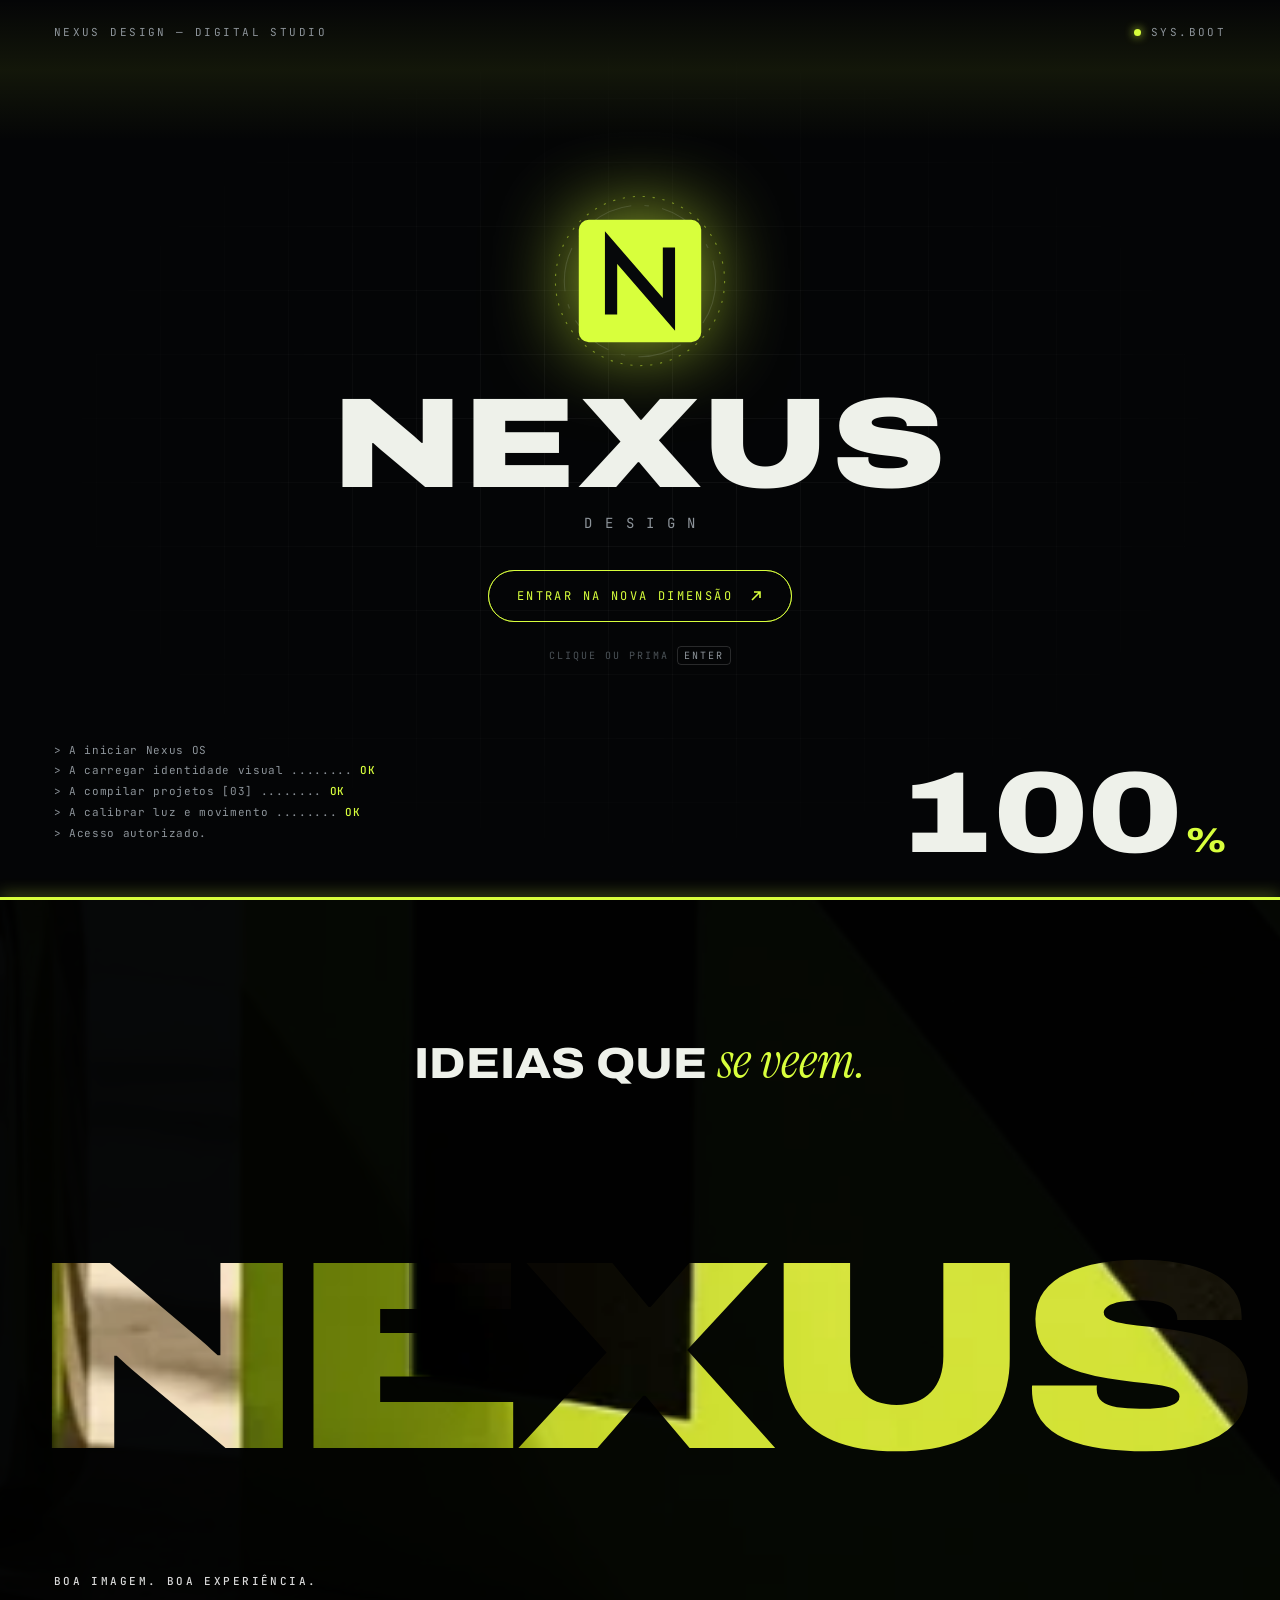
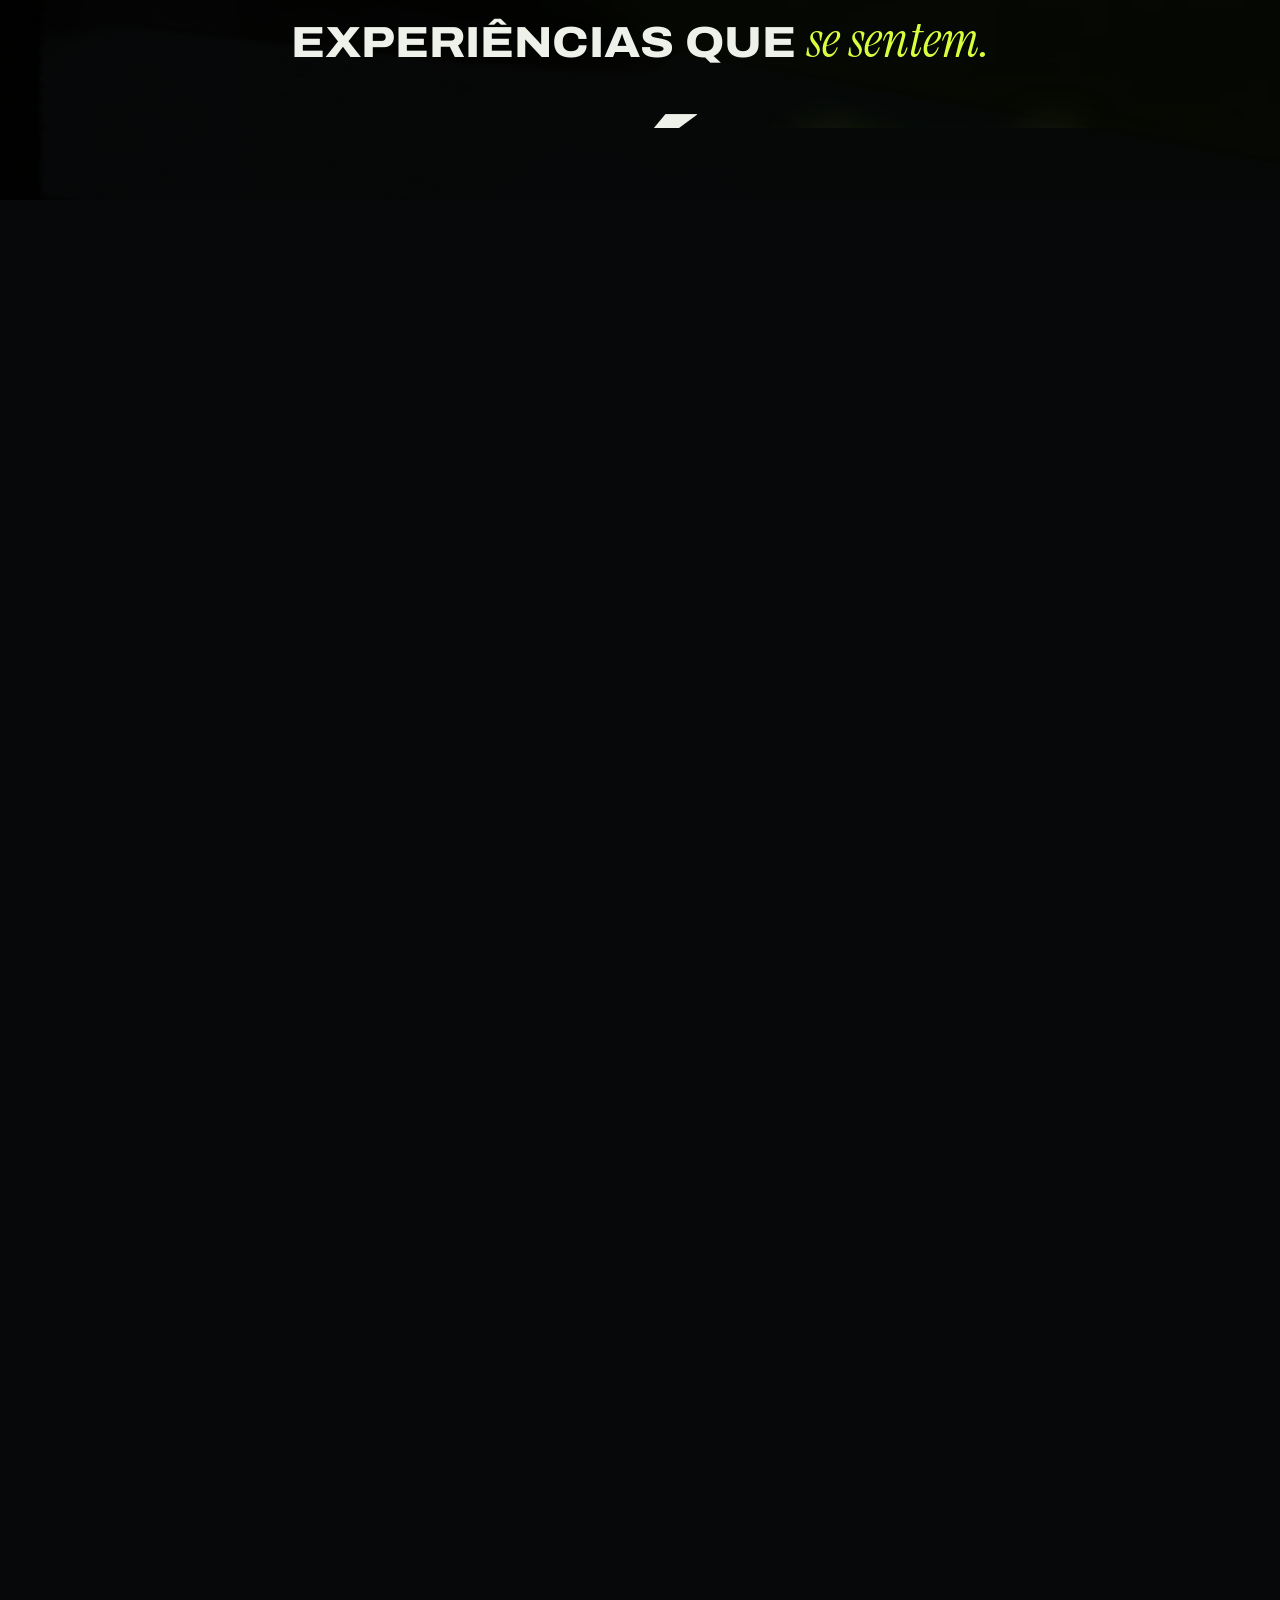
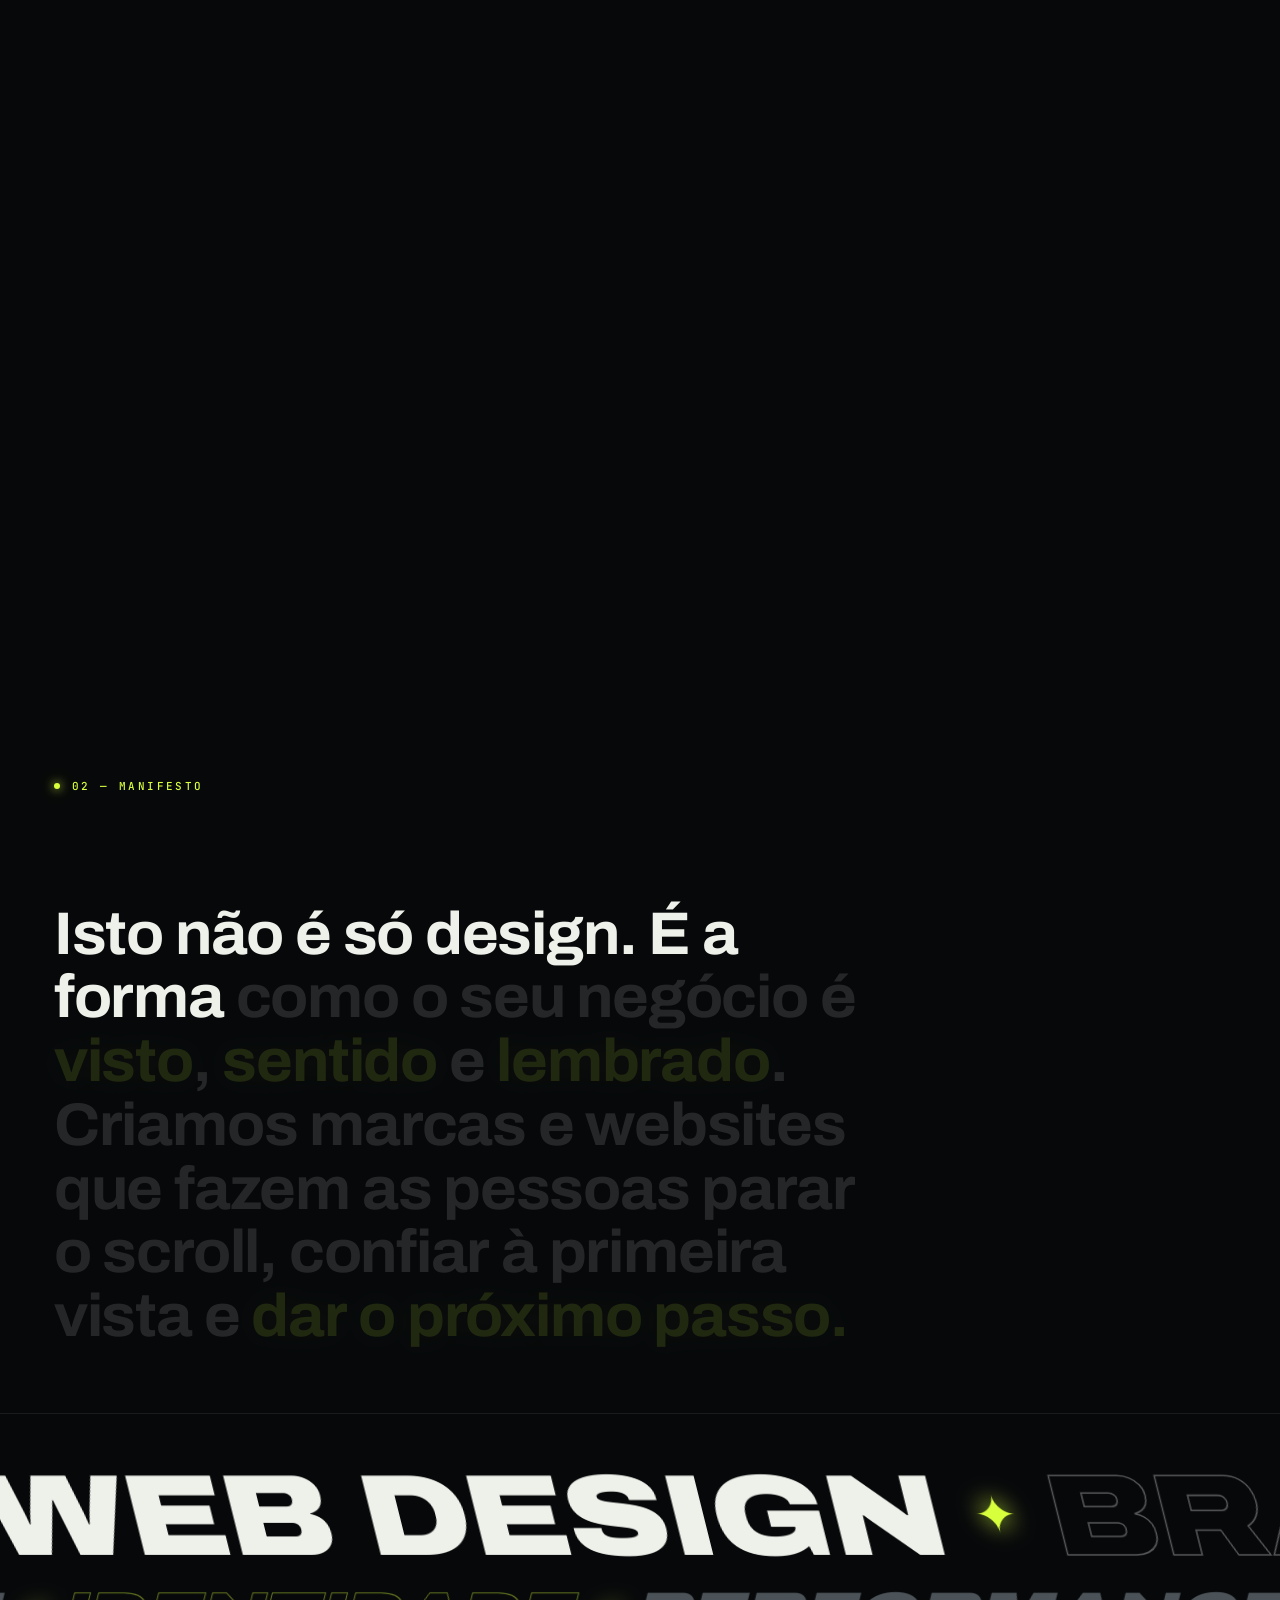
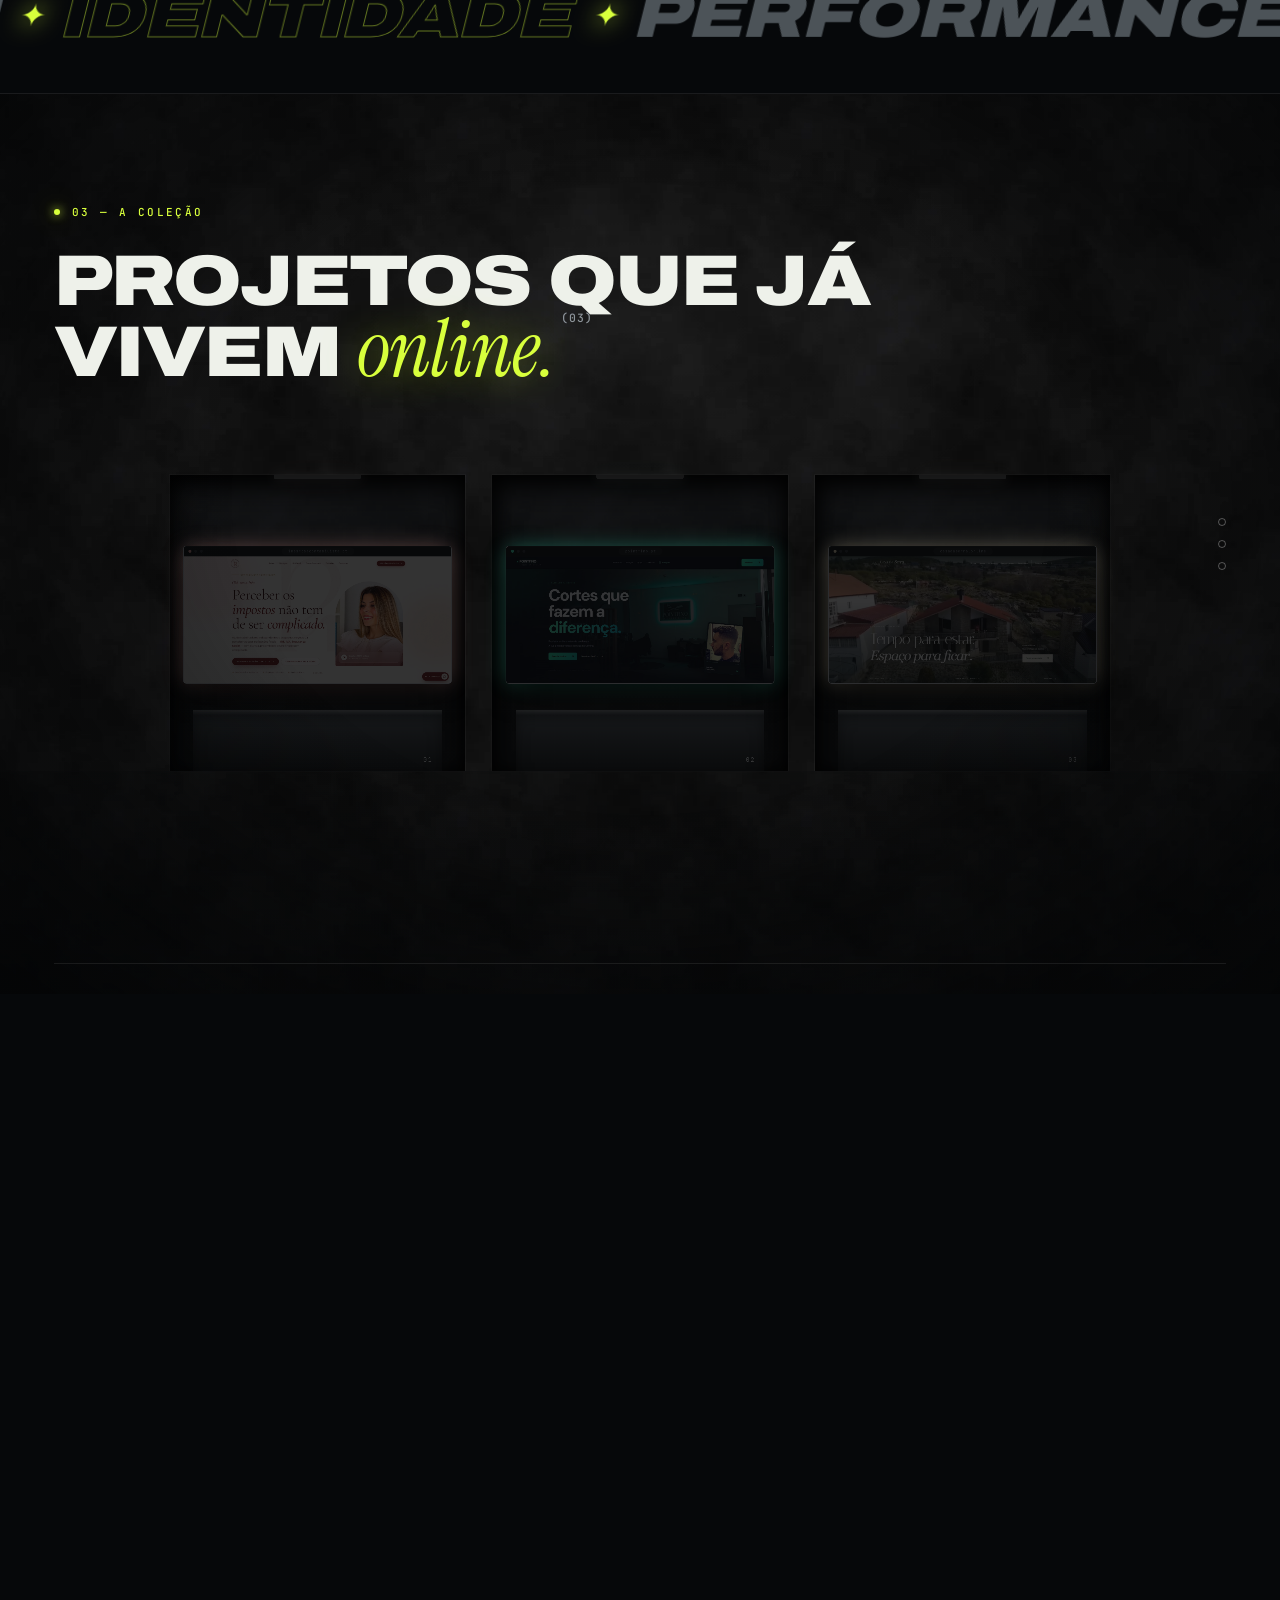
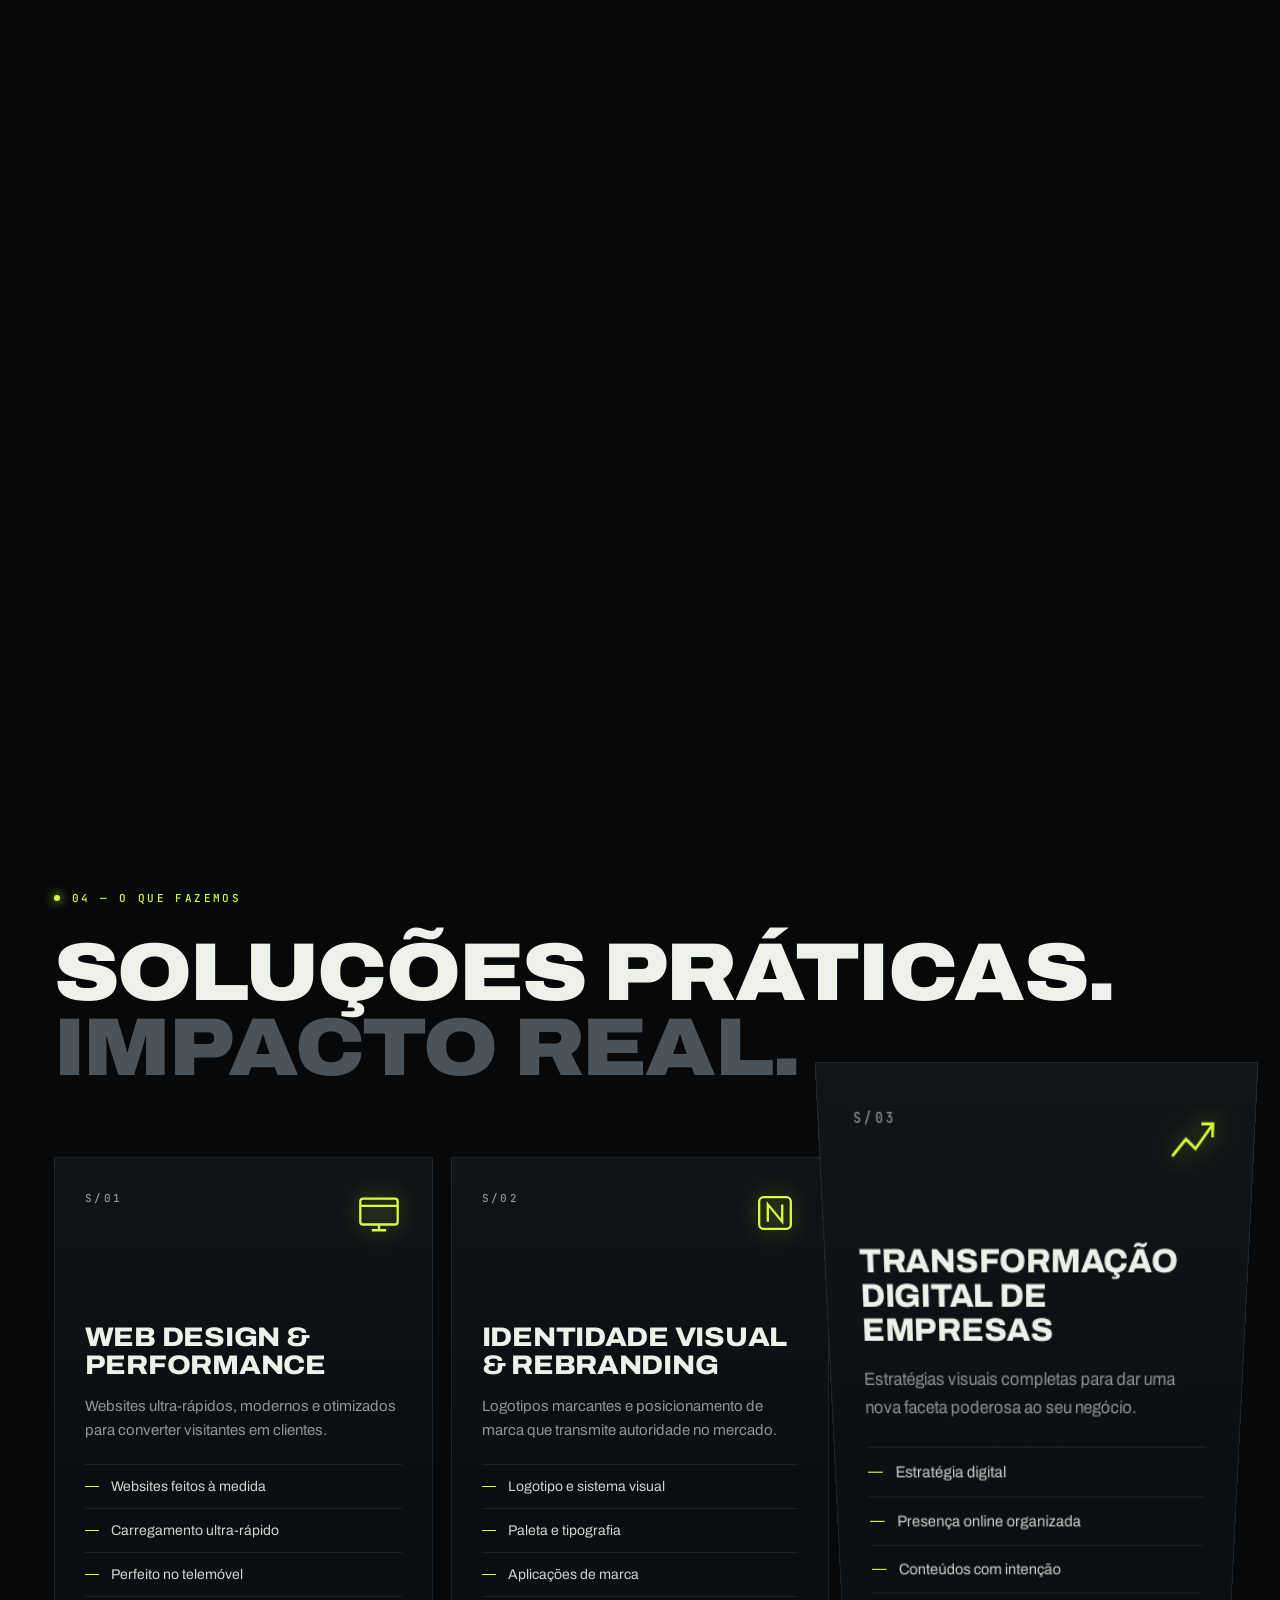
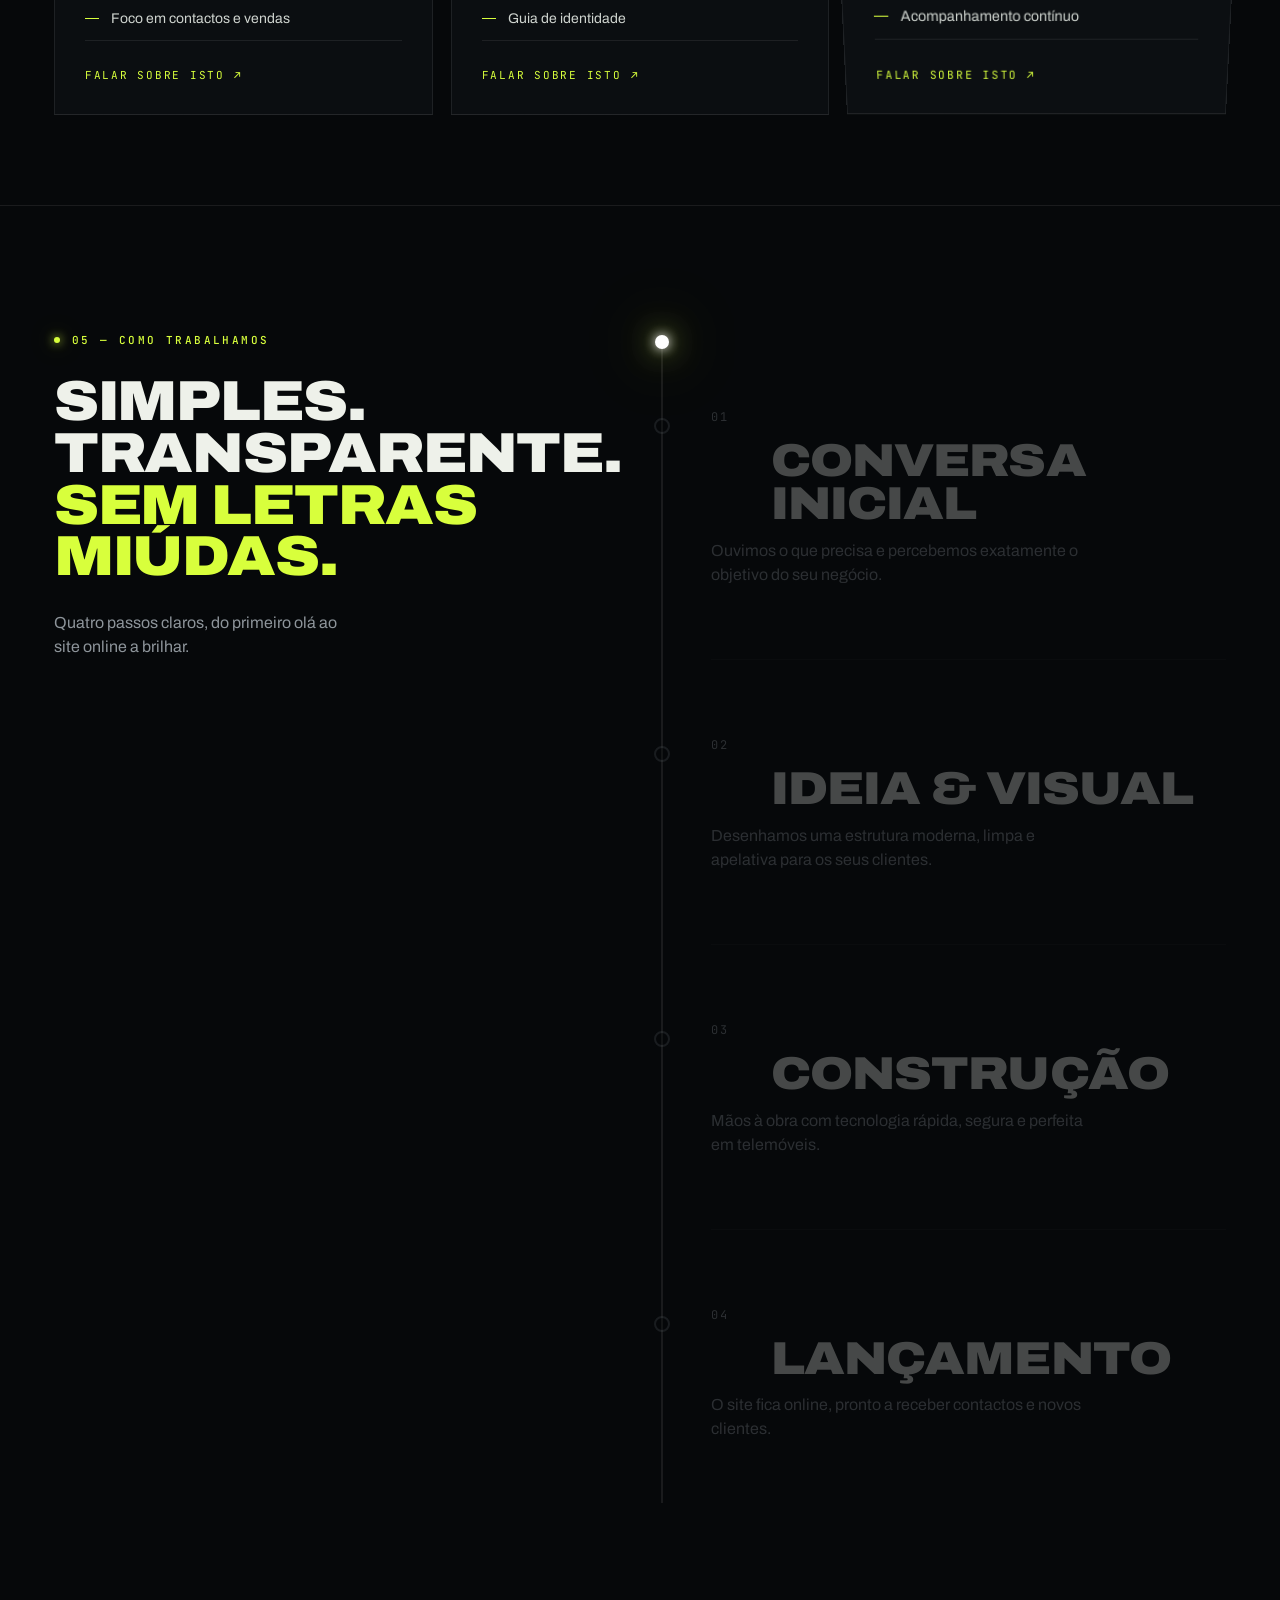
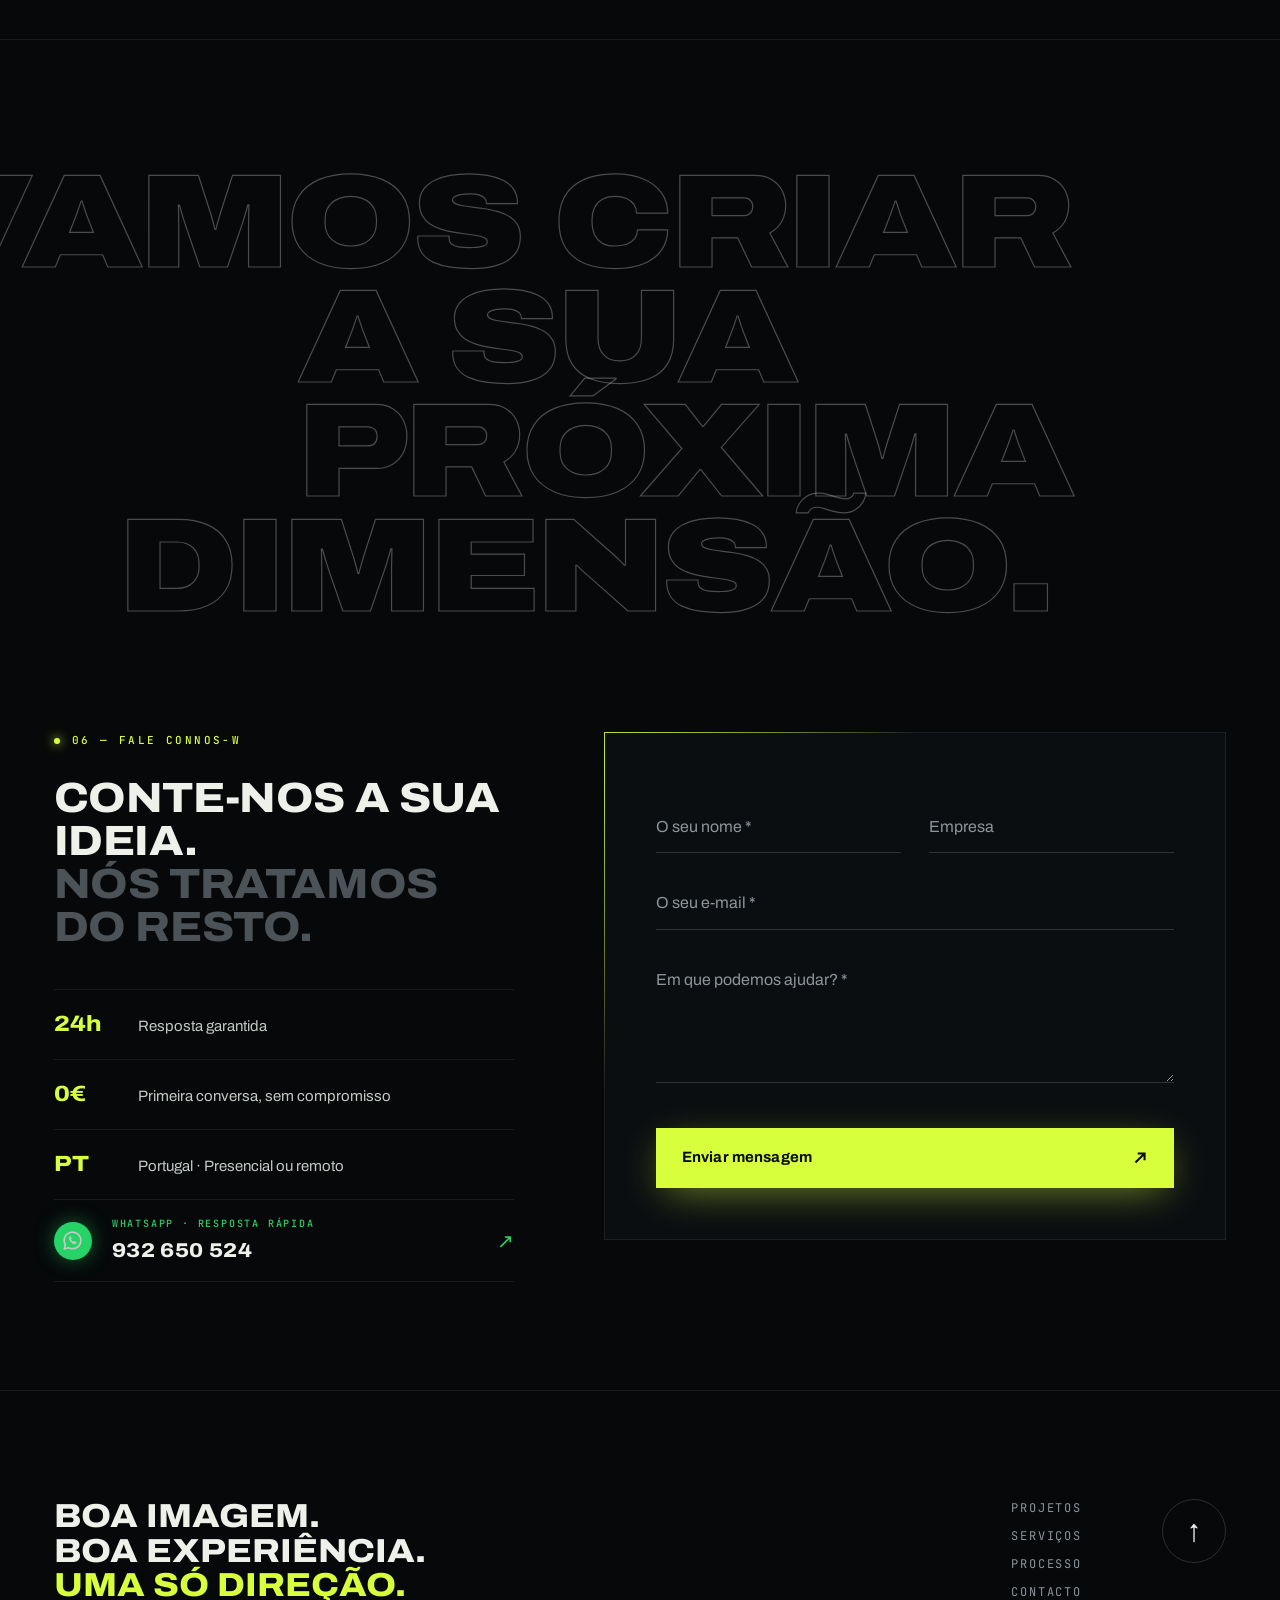
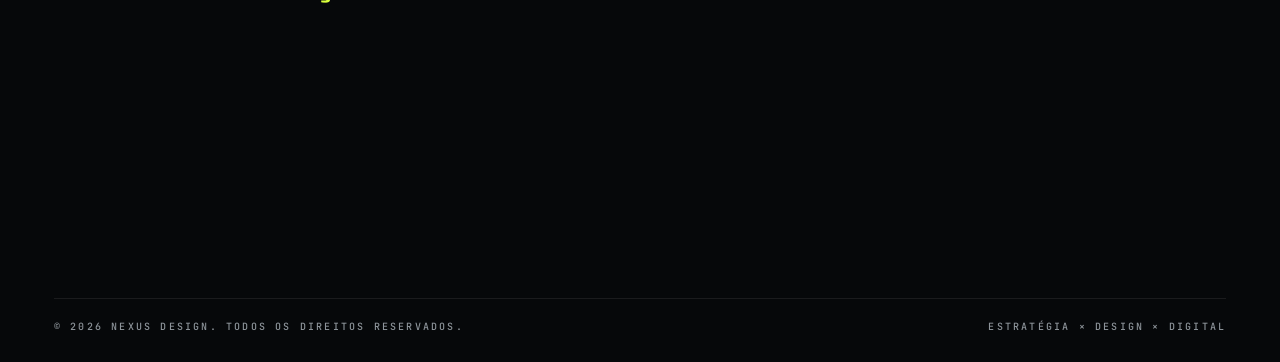
==== commit 369503a9: "Prevent pinch zoom-out on mobile by removing horizontal overflow - Clip horizontal overflow on html " ====
--- a/nexusdesign-site/index.html
+++ b/nexusdesign-site/index.html
@@ -2,7 +2,7 @@
 <html lang="pt">
 <head>
     <meta charset="UTF-8">
-    <meta name="viewport" content="width=device-width, initial-scale=1.0, viewport-fit=cover">
+    <meta name="viewport" content="width=device-width, initial-scale=1, minimum-scale=1, viewport-fit=cover">
     <title>Nexus Design | A sua marca. Outra dimensão.</title>
     <meta name="description" content="Nexus Design — estúdio digital. Criamos marcas e websites com personalidade, clareza e impacto visual para negócios que recusam passar despercebidos.">
     <meta name="theme-color" content="#06080a">
--- a/static/css/nexus.css
+++ b/static/css/nexus.css
@@ -27,7 +27,9 @@
 }
 
 *, *::before, *::after { box-sizing: border-box; margin: 0; padding: 0; }
-html { background: var(--bg); -webkit-text-size-adjust: 100%; }
+html { background: var(--bg); -webkit-text-size-adjust: 100%; overflow-x: hidden; overflow-x: clip; }
+/* nada pode ficar mais largo do que o ecrã (evita o "zoom out" esquisito no telemóvel) */
+main > section, .footer { overflow-x: clip; }
 html.lenis, html.lenis body { height: auto; }
 .lenis.lenis-smooth { scroll-behavior: auto !important; }
 .lenis.lenis-stopped { overflow: hidden; }
@@ -903,7 +905,8 @@
     border-top: 1px solid var(--line);
 }
 .process-head { position: sticky; top: 120px; align-self: start; }
-.process .sec-title { font-size: clamp(38px, 4.4vw, 80px); }
+.process .sec-title { font-size: clamp(30px, 4.4vw, 80px); }
+@media (max-width: 899px) { .process .sec-title { font-size: min(8.4vw, 64px); } }
 .process-note { margin-top: 28px; color: var(--muted); max-width: 34ch; }
 .steps { position: relative; padding-left: 64px; }
 .beam { position: absolute; left: 14px; top: 10px; bottom: 10px; width: 2px; background: var(--line); }
@@ -932,7 +935,7 @@
 .step h3 { margin: 12px 0 12px; font-size: clamp(30px, 3.6vw, 58px); font-weight: 900; font-variation-settings: "wdth" 115; line-height: .95; text-transform: uppercase; letter-spacing: -.02em; }
 .step p { color: var(--muted); font-size: 16px; max-width: 42ch; }
 @media (max-width: 899px) {
-    .process { grid-template-columns: 1fr; }
+    .process { grid-template-columns: minmax(0, 1fr); }
     .process-head { position: static; }
     .steps { padding-left: 46px; }
     .beam { left: 6px; }
